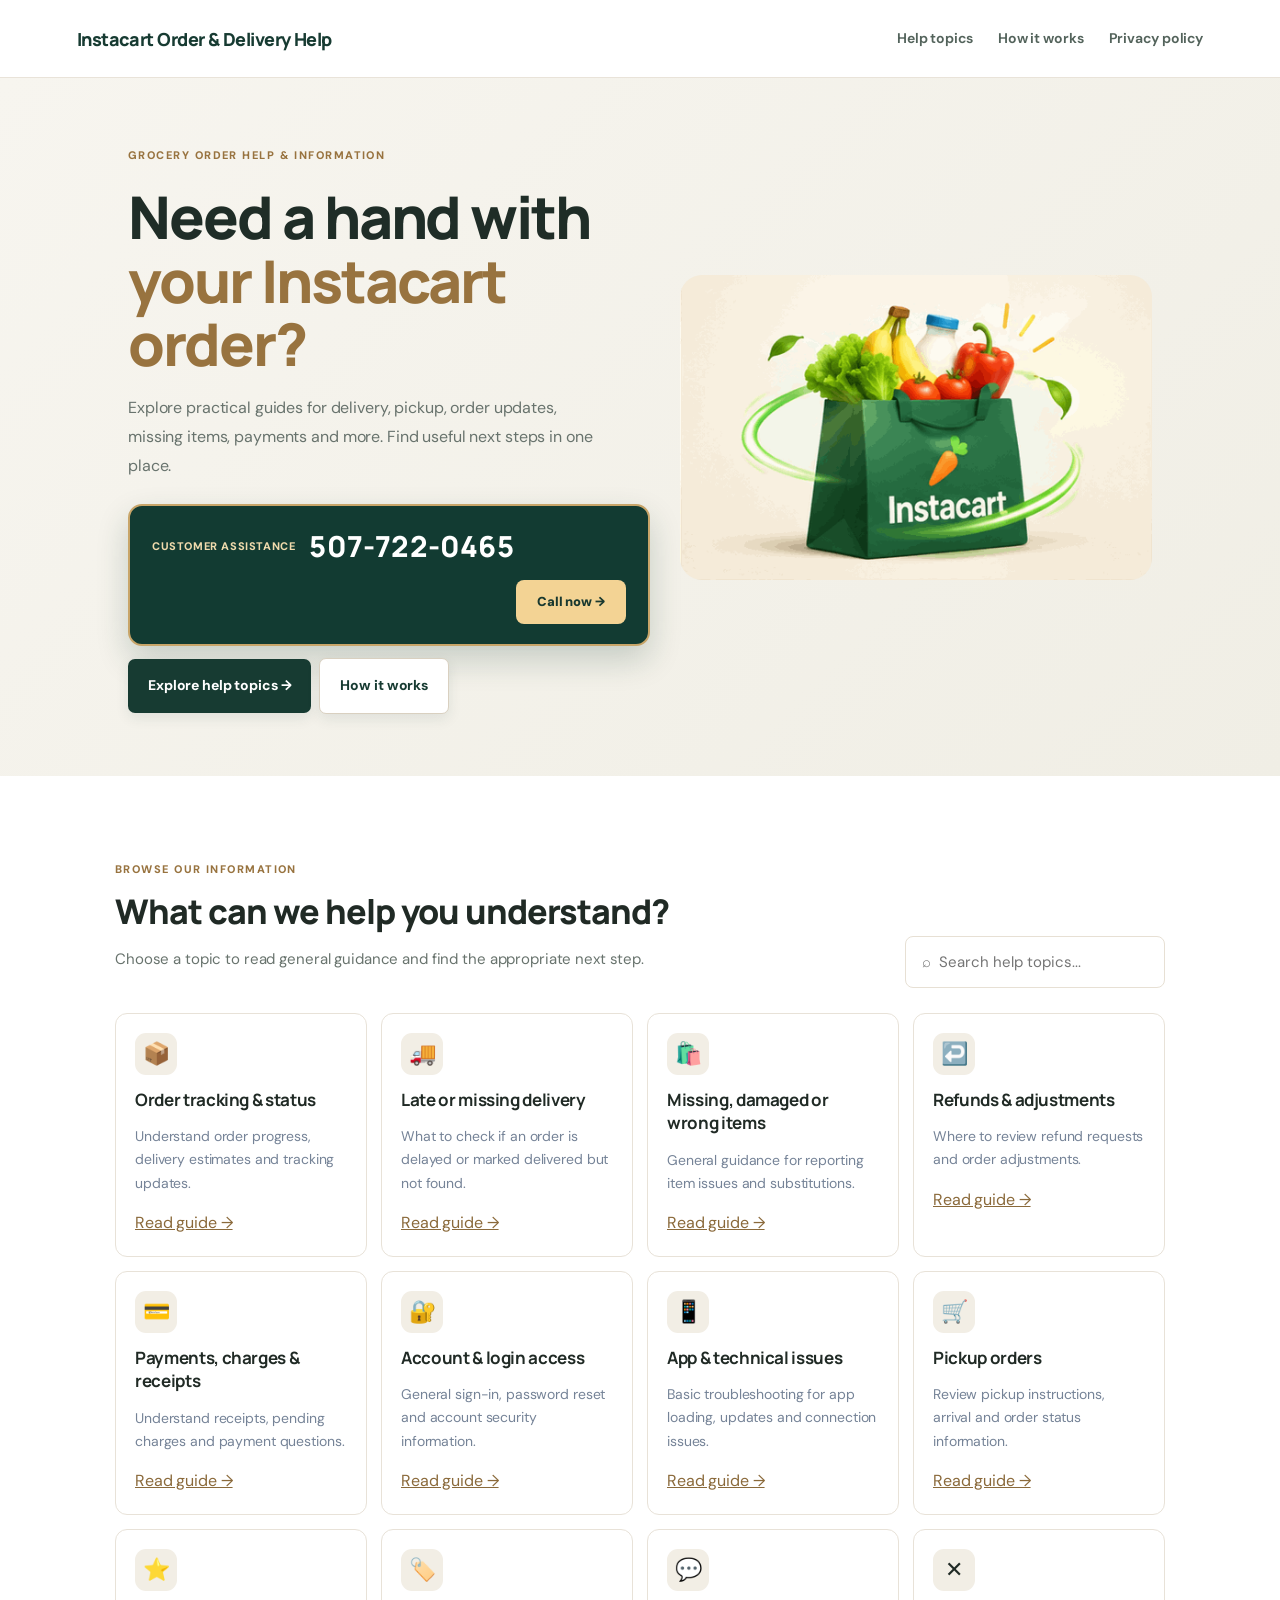
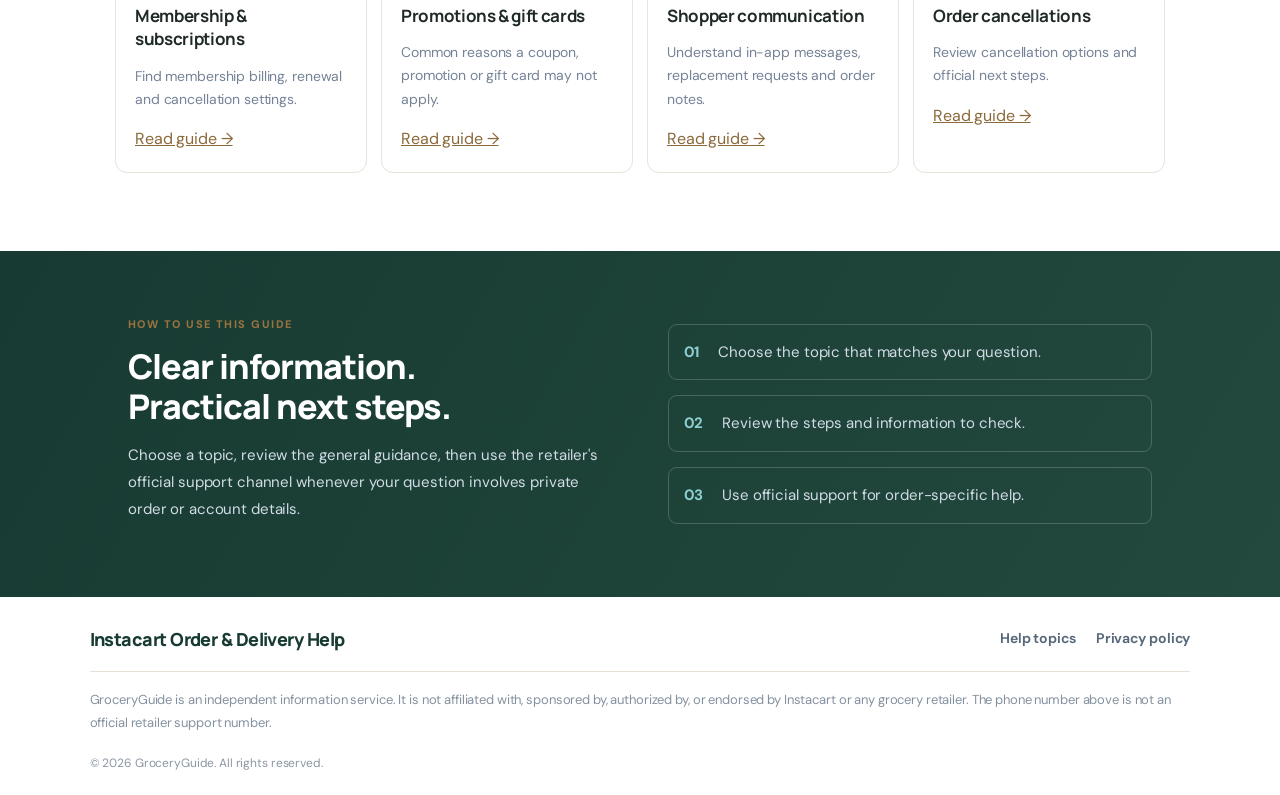
==== index.html @ 59c17d53 "///////" ====
<!doctype html><html lang="en"><head><meta charset="utf-8"><meta name="viewport" content="width=device-width,initial-scale=1"><title>Instacart Order &amp; Delivery Help | Grocery Guides</title><meta name="description" content="Independent grocery order and delivery information guides."><link rel="stylesheet" href="styles.css"></head><body>
<header><a class="logo" href="#">Instacart Order &amp; Delivery Help</a><nav id="nav"><a href="#guides">Help topics</a><a href="#how">How it works</a><a href="privacy.html">Privacy policy</a></nav><button id="menu">☰</button></header>
<main><section class="hero"><div><small class="eyebrow">GROCERY ORDER HELP & INFORMATION</small><h1>Need a hand with<br><em>your Instacart order?</em></h1><p>Explore practical guides for delivery, pickup, order updates, missing items, payments and more. Find useful next steps in one place.</p><div class="hero-assistance"><span>Customer assistance</span><strong>507-722-0465</strong><a href="tel:5077220465">Call now →</a></div><a class="btn" href="#guides">Explore help topics →</a><a class="btn alt" href="#how">How it works</a></div><div class="heroart hero-animation"><img src="assets/grocery-bag-animation.gif" alt="Animated grocery bag being filled with fresh groceries" loading="eager"></div></section>
<section class="section" id="guides"><div class="head"><div><small class="eyebrow">BROWSE OUR INFORMATION</small><h2>What can we help you understand?</h2><p>Choose a topic to read general guidance and find the appropriate next step.</p></div><input id="search" placeholder="⌕  Search help topics..."></div><div class="cards" id="cards"></div><article class="guide" id="guide" hidden><button id="close">×</button><small class="eyebrow">HELP GUIDE</small><h3 id="gt"></h3><p id="gi"></p><ol id="steps"></ol><aside><b>Need help with a specific order or account?</b><p>This independent website cannot access retailer accounts, order records, shopper details, payments or refund systems. Sign in through the official Instacart app or website for account-specific support.</p><a href="https://www.instacart.com/help" target="_blank" rel="noopener">Visit Instacart's official Help Center ↗</a></aside></article></section>
<section class="how" id="how"><div><small>HOW TO USE THIS GUIDE</small><h2>Clear information.<br>Practical next steps.</h2><p>Choose a topic, review the general guidance, then use the retailer's official support channel whenever your question involves private order or account details.</p></div><div class="steps"><p><b>01</b> Choose the topic that matches your question.</p><p><b>02</b> Review the steps and information to check.</p><p><b>03</b> Use official support for order-specific help.</p></div></section>

</main>
<footer><div class="foothead"><a class="logo" href="#">Instacart Order &amp; Delivery Help</a><div><a href="#guides">Help topics</a><a href="privacy.html">Privacy policy</a></div></div><p>GroceryGuide is an independent information service. It is not affiliated with, sponsored by, authorized by, or endorsed by Instacart or any grocery retailer. The phone number above is not an official retailer support number.</p><small>© 2026 GroceryGuide. All rights reserved.</small></footer><script src="script.js"></script></body></html>
---- styles.css ----
@import url('https://fonts.googleapis.com/css2?family=DM+Sans:wght@400;500;600;700;800&family=Manrope:wght@500;600;700;800&display=swap');
:root{--navy:#142b45;--navy2:#203f5e;--teal:#147d83;--teal-light:#e7f3f3;--paper:#f4f7fa;--ink:#182838;--muted:#657487;--line:#e0e7ed}
*{box-sizing:border-box}html{scroll-behavior:smooth}body{margin:0;color:var(--ink);font-family:'DM Sans',sans-serif;background:#fff}
.notice{text-align:center;background:#10263e;color:#e2edf5;font-size:9px;letter-spacing:1.3px;padding:9px 12px;font-weight:700}
header{height:78px;padding:0 6%;display:flex;align-items:center;justify-content:space-between;gap:20px;border-bottom:1px solid var(--line);background:#fff}
.logo{font:800 16px Manrope;text-decoration:none;color:var(--navy);letter-spacing:-.4px;max-width:280px}
nav{display:flex;gap:25px}nav a,footer a{font-size:12px;color:#566779;text-decoration:none;font-weight:600}
.number{display:flex;flex-direction:column;border-left:1px solid var(--line);padding-left:18px;text-decoration:none}.number small{font-size:9px;color:#728195}.number b{font-size:17px;color:var(--teal)}
#menu{display:none}
.hero{background:var(--paper);padding:62px 10%;display:grid;grid-template-columns:1.05fr .95fr;gap:30px;align-items:center;min-height:435px}
.eyebrow,.how small,.final small{font-size:9px;letter-spacing:1.5px;font-weight:800;color:var(--teal)}
h1{font:800 clamp(40px,4.5vw,58px)/1.08 Manrope;letter-spacing:-2px;margin:18px 0}h1 em{color:var(--teal);font-style:normal}
.hero p{font-size:14px;line-height:1.8;color:var(--muted);max-width:480px}
.btn{display:inline-block;background:var(--navy);color:#fff;padding:14px 18px;border-radius:7px;font-size:12px;font-weight:700;text-decoration:none;margin:12px 8px 0 0;transition:.2s}.btn:hover{background:var(--teal)}.btn.alt{background:#fff;color:var(--navy);border:1px solid #cbd6df}
.disclaimer{font-size:10px!important;color:#7e8b99!important;margin-top:19px}
.heroart{height:290px;position:relative;display:grid;place-items:center}.circle{position:absolute;width:270px;height:250px;border-radius:48%;background:#dce9ed;transform:rotate(-12deg)}
.bag{z-index:1;width:175px;height:168px;background:var(--navy2);clip-path:polygon(8% 15%,92% 15%,100% 100%,0 100%);display:grid;place-items:center;color:#fff;font:800 60px Manrope}
.fruit{position:absolute;z-index:2;font-size:48px}.f1{left:12%;top:20%}.f2{right:10%;top:24%}.f3{left:20%;bottom:6%}
.artcaption{position:absolute;right:0;bottom:0;background:white;padding:12px 16px;border-radius:10px;box-shadow:0 8px 25px #172f4614;display:flex;flex-direction:column;font-size:11px}.artcaption small{font-size:9px;color:#788798;margin-top:4px}
.callbar{max-width:1050px;margin:24px auto 0;padding:22px 25px;border:1px solid #dce6ed;border-radius:14px;display:flex;align-items:center;justify-content:space-between;gap:20px;background:linear-gradient(110deg,#142b45,#203f5e);box-shadow:0 12px 28px #142b451c;color:white}
.call-left{display:flex;align-items:center;gap:16px}.phone{background:#e4f1f2;color:var(--teal);width:48px;height:48px;border-radius:12px;display:grid;place-items:center;font-size:23px;flex:0 0 auto}
.call-copy small{display:block;font-size:9px;letter-spacing:1.2px;color:#c6d6e3;font-weight:700}.call-copy b{display:block;color:white;font:800 23px Manrope;letter-spacing:.2px;margin-top:3px}.call-copy p{font-size:11px;color:#d5e0e9;margin:4px 0 0}
.call-action{display:inline-flex;align-items:center;gap:9px;background:#fff;color:var(--navy);padding:14px 18px;border-radius:8px;font-size:12px;font-weight:800;text-decoration:none;white-space:nowrap;transition:.2s}.call-action:hover{background:#e8f3f3;color:var(--teal)}.call-action span{font-size:16px;color:var(--teal)}
.section{max-width:1100px;margin:auto;padding:78px 25px}.head{display:flex;justify-content:space-between;align-items:end;gap:25px;margin-bottom:25px}
.section h2,.how h2,.privacy h2,.final h2{font:800 29px Manrope;letter-spacing:-1px;margin:10px 0}
.head p{font-size:12px;color:var(--muted)}input{width:260px;padding:13px;border:1px solid var(--line);border-radius:8px;font:12px 'DM Sans'}
.cards{display:grid;grid-template-columns:repeat(4,1fr);gap:14px}.topic{border:1px solid var(--line);border-radius:12px;padding:17px;min-height:175px;background:white;transition:.2s}.topic:hover{box-shadow:0 10px 25px #142b4510;transform:translateY(-2px);border-color:#bfd5dc}
.topic .ico{height:42px;width:42px;display:grid;place-items:center;background:var(--teal-light);border-radius:11px;font-size:22px}
.topic h3{font:700 14px Manrope;margin:13px 0 7px}.topic p{font-size:10px;color:#758397;line-height:1.6;min-height:32px}.topic button{border:0;background:none;padding:0;color:var(--teal);font:700 11px 'DM Sans';cursor:pointer}
.guide{position:relative;background:#f2f7f9;border:1px solid #dce7ec;border-radius:14px;padding:28px;margin-top:22px}.guide h3{font:800 22px Manrope}.guide p,.guide li{font-size:12px;line-height:1.8;color:#5f6e7e}.guide li{margin:7px 0}.guide aside{background:white;padding:15px;border-radius:9px;font-size:11px}.guide aside p{font-size:11px}.guide aside a{color:var(--teal);font-weight:700}.guide #close{float:right;border:0;background:none;font-size:24px;cursor:pointer}
.how{background:var(--navy);color:white;padding:58px 10%;display:grid;grid-template-columns:1fr 1fr;gap:55px}.how h2{font-size:33px}.how p{font-size:12px;line-height:1.8;color:#d1dce6}.steps p{padding:15px;border:1px solid #ffffff2b;border-radius:9px}.steps b{color:#8ed0d1;margin-right:15px}
.faq{max-width:850px}.faq details{border-bottom:1px solid var(--line);padding:17px 0}.faq summary{font-size:12px;font-weight:700;cursor:pointer}.faq details p{font-size:11px;color:#6d7b8c;line-height:1.8}
.privacy{background:#f4f7fa;padding:42px 10%}.privacy p{font-size:11px;color:#667587;line-height:1.8;max-width:950px}
.final{padding:34px 10%;background:#eaf1f5;display:flex;align-items:center;justify-content:space-between;gap:25px}.final h2{font-size:22px}.final p{font-size:11px;color:#6c7988}.final>a{background:var(--navy);color:#fff;padding:12px 17px;border-radius:7px;font-size:11px;font-weight:700;text-decoration:none;white-space:nowrap}
footer{padding:30px 7% 20px;background:#fff}footer .foothead{display:flex;justify-content:space-between;align-items:center;gap:20px}.foothead div{display:flex;gap:20px;flex-wrap:wrap}footer p{font-size:10px;color:#8491a0;line-height:1.7;border-top:1px solid var(--line);padding-top:16px;margin-top:20px}footer>small{font-size:10px;color:#8a96a3}
@media(max-width:800px){.hero{padding:45px 7%}.cards{grid-template-columns:repeat(2,1fr)}.section{margin:0 3%}.head{align-items:start;flex-direction:column}input{width:100%}}
@media(max-width:600px){header{height:68px;padding:0 4%}nav{display:none;position:absolute;top:104px;left:0;right:0;background:white;padding:20px;z-index:5;flex-direction:column}nav.open{display:flex}.number{margin-left:auto;padding-left:9px}.number small{font-size:7px}.number b{font-size:14px}#menu{display:block;border:0;background:none;font-size:22px}.logo{font-size:13px;max-width:170px}.hero{grid-template-columns:1fr;padding:38px 7% 12px}.heroart{height:225px}.callbar{margin:18px 4% 0;align-items:flex-start;flex-direction:column;padding:18px}.call-action{width:100%;justify-content:center}.section{padding:55px 5%}.cards{grid-template-columns:1fr 1fr;gap:9px}.topic{padding:12px;min-height:175px}.topic h3{font-size:12px}.topic p{font-size:9px}.how{grid-template-columns:1fr;padding:40px 7%;gap:20px}.final{display:block;padding:28px 7%}.final>a{display:inline-block;margin-top:10px}footer .foothead{align-items:flex-start;flex-direction:column}}

.hero-assistance{margin-top:22px;display:flex;align-items:center;gap:16px;flex-wrap:wrap;padding:20px 22px;background:linear-gradient(115deg,#123b32 0%,#1d5144 100%);border:1px solid #2d6758;border-radius:14px;max-width:540px;box-shadow:0 12px 30px #123b322b}
.hero-assistance span{font-size:10px;font-weight:800;letter-spacing:1px;text-transform:uppercase;color:#d9e9df}
.hero-assistance strong{font:800 29px Manrope;color:#fff;letter-spacing:.4px;text-shadow:0 1px 1px #0002}
.hero-assistance a{font-size:11px;font-weight:800;color:#173b31;background:#e7c98e;padding:12px 15px;border-radius:8px;text-decoration:none;margin-left:auto;white-space:nowrap}
.hero-assistance a:hover{background:#f0d9aa}
@media(max-width:600px){.hero-assistance{gap:9px}.hero-assistance strong{font-size:21px}.hero-assistance a{margin-left:0}}

/* Luxury palette refresh */
:root{--ink:#202a25;--deep:#173b32;--accent:#b18a50;--accent2:#8a693a;--wash:#f6f3ec;--muted:#68736d;--line:#e7e0d4}
body{background:#fff;color:var(--ink)}
header{background:#fff;border-bottom:1px solid #e9e3d9}
.logo{color:#173b32}
nav a{color:#53635b}
.number{border-left-color:#e8e0d3}
.number small{color:#78837b}
.number b{color:#98733f}
.hero{background:linear-gradient(135deg,#f7f5ef 0%,#f0eee5 100%)}
.eyebrow,.how small,.final small,.guide-top{color:#98733f}
h1{color:#1f2d27}
h1 em{color:#98733f}
.hero p{color:#68736d}
.btn{background:#173b32;box-shadow:0 5px 14px #173b3217}
.btn:hover{background:#245345}
.btn.alt{background:#fff;color:#173b32;border-color:#d9d0c0}
.hero-assistance{border-color:#e5ddcf;background:#fff;box-shadow:0 10px 28px #40341d0b}
.hero-assistance span{color:#68736d}
.hero-assistance strong{color:#8a693a}
.hero-assistance a{background:#173b32}
.hero-assistance a:hover{background:#8a693a}
.circle{background:#e8e0d0}
.bag{background:#173b32}
.artcaption{box-shadow:0 12px 30px #26352b12}
.topic{border-color:#e8e2d8}
.topic:hover{border-color:#c5ad83;box-shadow:0 12px 28px #3c352614}
.topic .ico{background:#f2eee5}
.read-guide,.official-link{color:#8a693a}
.how{background:linear-gradient(120deg,#173b32,#23483d)}
.steps p{border-color:#ffffff30}
.privacy{background:#f6f3ec}
.final{background:#eee8dc}
.final>a{background:#173b32}
.callbar,.contact-card{background:linear-gradient(130deg,#173b32,#24483d)}
.phone{background:#f0e8d9;color:#8a693a}
.call-copy b{color:#fff}
.call-action{color:#173b32}
.call-action span{color:#98733f}
footer{background:#fff}
footer p{border-top-color:#e7e0d4}
@media(max-width:600px){nav{background:#fff}}

/* Refined typography and clear contact panel */
@import url('https://fonts.googleapis.com/css2?family=DM+Sans:wght@400;500;600;700&family=Manrope:wght@500;600;700;800&display=swap');
body{font-family:'DM Sans',Arial,sans-serif;-webkit-font-smoothing:antialiased}
h1,h2,h3,.logo{font-family:'Manrope','DM Sans',Arial,sans-serif}
.hero-assistance{display:flex;align-items:center;gap:14px;flex-wrap:wrap;max-width:520px;padding:16px 18px;border-radius:12px;border:1px solid #e4dac8;background:#fff;box-shadow:0 12px 28px #1b30230d}
.hero-assistance .assist-label{width:100%;font-size:9px;letter-spacing:1.5px;font-weight:800;color:#8a693a}
.hero-assistance strong{font:800 25px Manrope;color:#173b32;letter-spacing:.2px}
.hero-assistance a{margin-left:auto;padding:12px 16px;font-size:12px;border-radius:8px}
.guide-page{max-width:1120px;padding:54px 28px 80px}
.guide-top{font-size:10px;letter-spacing:1.5px;font-weight:800}
.guide-page h1{font-size:clamp(34px,4vw,48px);line-height:1.12;letter-spacing:-1.5px;margin:14px 0}
.guide-intro{font-size:15px;line-height:1.8;color:#65736b;max-width:760px}
.guide-layout{grid-template-columns:minmax(0,1fr) 340px;gap:24px;align-items:start;margin-top:32px}
.guide-content{padding:30px;border:1px solid #e8e1d5;border-radius:16px;box-shadow:0 12px 32px #1b30230a}
.guide-content h2{font-size:21px;margin:0 0 20px}
.guide-steps{display:grid;gap:12px;counter-reset:step}
.guide-step{position:relative;padding:16px 18px 16px 58px;background:#faf8f3;border:1px solid #eee7db;border-radius:12px;font-size:14px;line-height:1.65;color:#3e4b44;counter-increment:step}
.guide-step:before{content:counter(step);position:absolute;left:17px;top:15px;width:27px;height:27px;border-radius:50%;display:grid;place-items:center;background:#e9e0d0;color:#765b34;font-weight:800;font-size:12px}
.guide-note{margin-top:22px;padding:16px 18px;border-radius:12px;background:#f4f1e9;border:1px solid #e8e0d2;font-size:12px;line-height:1.75;color:#647068}
.contact-card{position:sticky;top:22px;padding:26px;border:1px solid #274f43;background:linear-gradient(145deg,#173b32,#285345);border-radius:16px;box-shadow:0 16px 35px #173b3224}
.contact-card .guide-top{color:#d8c39e!important}
.contact-card h2{font-size:23px;line-height:1.25;color:#fff;margin:12px 0}
.contact-card p{font-size:13px;line-height:1.8;color:#e3eae5}
.contact-card .phone-display{font:800 27px Manrope;color:#fff;letter-spacing:.3px;margin:18px 0 6px}
.contact-card .tel{display:block;text-align:center;background:#fff;color:#173b32;padding:14px 16px;border-radius:9px;text-decoration:none;font-weight:800;font-size:13px;margin-top:15px}
.contact-card .tel:hover{background:#f1e9db}
.related{margin-top:26px}
.related h3{font:700 16px Manrope;margin:0 0 12px}
.related-links{display:flex;flex-wrap:wrap;gap:8px}
.related-links a{font-size:11px;font-weight:700;text-decoration:none;color:#315648;background:#f2efe7;border:1px solid #e5ddcf;padding:9px 12px;border-radius:30px}
.related-links a:hover{background:#e9e0d0}
.guide-page .official-link{display:none}
footer{font-family:'DM Sans',Arial,sans-serif}
@media(max-width:760px){.guide-layout{grid-template-columns:1fr}.contact-card{position:static}.hero-assistance{align-items:flex-start}.hero-assistance strong{font-size:22px}}

/* Final high-contrast phone panel: overrides earlier theme declarations */
.hero .hero-assistance {display:flex;align-items:center;gap:14px;flex-wrap:wrap;box-sizing:border-box;width:100%;max-width:570px;margin-top:24px;padding:20px 22px;background:#123b32!important;border:2px solid #c8a569!important;border-radius:14px;box-shadow:0 14px 32px rgba(18,59,50,.20)}
.hero .hero-assistance span {color:#f0dbad!important;font-size:11px;font-weight:800;letter-spacing:.6px}
.hero .hero-assistance strong {color:#ffffff!important;font-family:Manrope,Arial,sans-serif;font-size:clamp(22px,2.3vw,29px);font-weight:800;letter-spacing:.2px;text-shadow:none}
.hero .hero-assistance a {display:inline-flex!important;align-items:center;justify-content:center;min-width:110px;min-height:44px;box-sizing:border-box;margin-left:auto;padding:12px 17px;background:#f3d394!important;color:#18382f!important;font-size:13px!important;font-weight:900!important;line-height:1.3;text-decoration:none;border-radius:8px;opacity:1!important;visibility:visible!important}
.hero .hero-assistance a:hover {background:#ffe4ac!important;color:#18382f!important}
@media(max-width:600px){.hero .hero-assistance{padding:17px 16px}.hero .hero-assistance strong{font-size:23px}.hero .hero-assistance a{margin-left:0}}

/* Animated grocery illustration */
.heroart.hero-animation{height:auto;min-height:290px;display:flex;align-items:center;justify-content:center;overflow:hidden;border-radius:22px;background:transparent}
.heroart.hero-animation img{display:block;width:min(100%,560px);height:auto;max-height:360px;object-fit:contain;border-radius:18px}
@media(max-width:800px){.heroart.hero-animation{min-height:210px}.heroart.hero-animation img{max-height:260px}}

/* Modern, polished typography refresh */
:root{--font-body:'Inter','DM Sans',-apple-system,BlinkMacSystemFont,'Segoe UI',sans-serif;--font-display:'Manrope','Inter',-apple-system,BlinkMacSystemFont,'Segoe UI',sans-serif}
html{font-size:16px;-webkit-text-size-adjust:100%;text-rendering:optimizeLegibility}
body{font-family:var(--font-body);font-size:16px;line-height:1.7;letter-spacing:-.12px;-webkit-font-smoothing:antialiased}
h1,h2,h3,.logo,.call-copy b,.phone-display{font-family:var(--font-display);font-feature-settings:'ss01' on;letter-spacing:-.55px}
.logo{font-size:18px;font-weight:800}
nav a,footer a{font-size:14px;font-weight:650;letter-spacing:-.1px}
.number small{font-size:11px}.number b{font-size:19px}
.eyebrow,.how small,.final small,.guide-top{font-size:11px;letter-spacing:1.45px}
h1{font-size:clamp(42px,4.6vw,60px);line-height:1.08;letter-spacing:-2px}
.hero p{font-size:16px;line-height:1.8}
.btn{font-size:14px;font-weight:750;padding:15px 20px}
.disclaimer{font-size:12px!important;line-height:1.6}
.artcaption{font-size:13px}.artcaption small{font-size:11px}
.hero-assistance .assist-label,.hero-assistance span{font-size:11px;letter-spacing:1px}
.hero-assistance strong{font-size:clamp(25px,2.5vw,31px)}
.hero-assistance a{font-size:13px}
.call-copy small{font-size:11px}.call-copy b{font-size:26px}.call-copy p{font-size:14px;line-height:1.6}
.call-action{font-size:14px;padding:15px 20px}
.section h2,.how h2,.privacy h2,.final h2{font-size:clamp(27px,3vw,34px);line-height:1.2;letter-spacing:-1px}
.head p{font-size:15px;line-height:1.7}
input{font:15px var(--font-body);padding:15px 16px;min-height:50px}
.topic{padding:19px;min-height:190px}
.topic h3{font-size:17px;line-height:1.4;letter-spacing:-.35px}
.topic p{font-size:14px;line-height:1.65;min-height:46px}
.topic button{font:700 14px var(--font-body)}
.guide{padding:32px}
.guide h3{font-size:26px;line-height:1.25}
.guide p,.guide li{font-size:15px;line-height:1.8}
.guide aside{font-size:14px;line-height:1.7}
.guide aside p{font-size:14px}
.how p{font-size:15px;line-height:1.8}
.steps p{font-size:15px;line-height:1.65}
.faq summary{font-size:15px}.faq details p{font-size:14px;line-height:1.8}
.privacy p{font-size:14px;line-height:1.85}
.final p{font-size:14px;line-height:1.7}.final>a{font-size:13px;padding:14px 19px}
footer p{font-size:13px;line-height:1.8}footer>small{font-size:12px}
.guide-page h1{font-size:clamp(36px,4.2vw,50px)}
.guide-intro{font-size:17px;line-height:1.8}
.guide-content h2{font-size:23px}
.guide-step{font-size:16px;line-height:1.7}
.guide-note{font-size:14px;line-height:1.8}
.contact-card h2{font-size:25px}.contact-card p{font-size:15px;line-height:1.8}
.contact-card .phone-display{font-size:30px}.contact-card .tel{font-size:14px;padding:16px}
.related h3{font-size:18px}.related-links a{font-size:13px;padding:10px 14px}
@media(max-width:800px){.topic h3{font-size:16px}.topic p{font-size:13px}}
@media(max-width:600px){
 body{font-size:16px}
 .logo{font-size:14px}
 .number small{font-size:9px}.number b{font-size:15px}
 .hero{padding:38px 7% 16px}
 h1{font-size:clamp(36px,9vw,46px);letter-spacing:-1.5px}
 .hero p{font-size:15px}
 .btn{font-size:13px}
 .hero-assistance strong{font-size:23px}
 .call-copy b{font-size:24px}.call-copy p{font-size:13px}
 .section h2,.how h2,.privacy h2,.final h2{font-size:26px}
 .head p{font-size:14px}
 .cards{gap:11px}.topic{padding:14px;min-height:190px}
 .topic h3{font-size:14px;line-height:1.4}
 .topic p{font-size:12px;line-height:1.65;min-height:48px}
 .topic button{font-size:13px}
 .guide{padding:22px}.guide h3{font-size:23px}
 .guide p,.guide li{font-size:14px}
 .guide-step{font-size:14px;padding-left:52px}
 .guide-note{font-size:13px}
 .contact-card h2{font-size:22px}.contact-card p{font-size:14px}
 .contact-card .phone-display{font-size:27px}
 .privacy p,.faq details p{font-size:13px}
 footer p{font-size:12px}
}
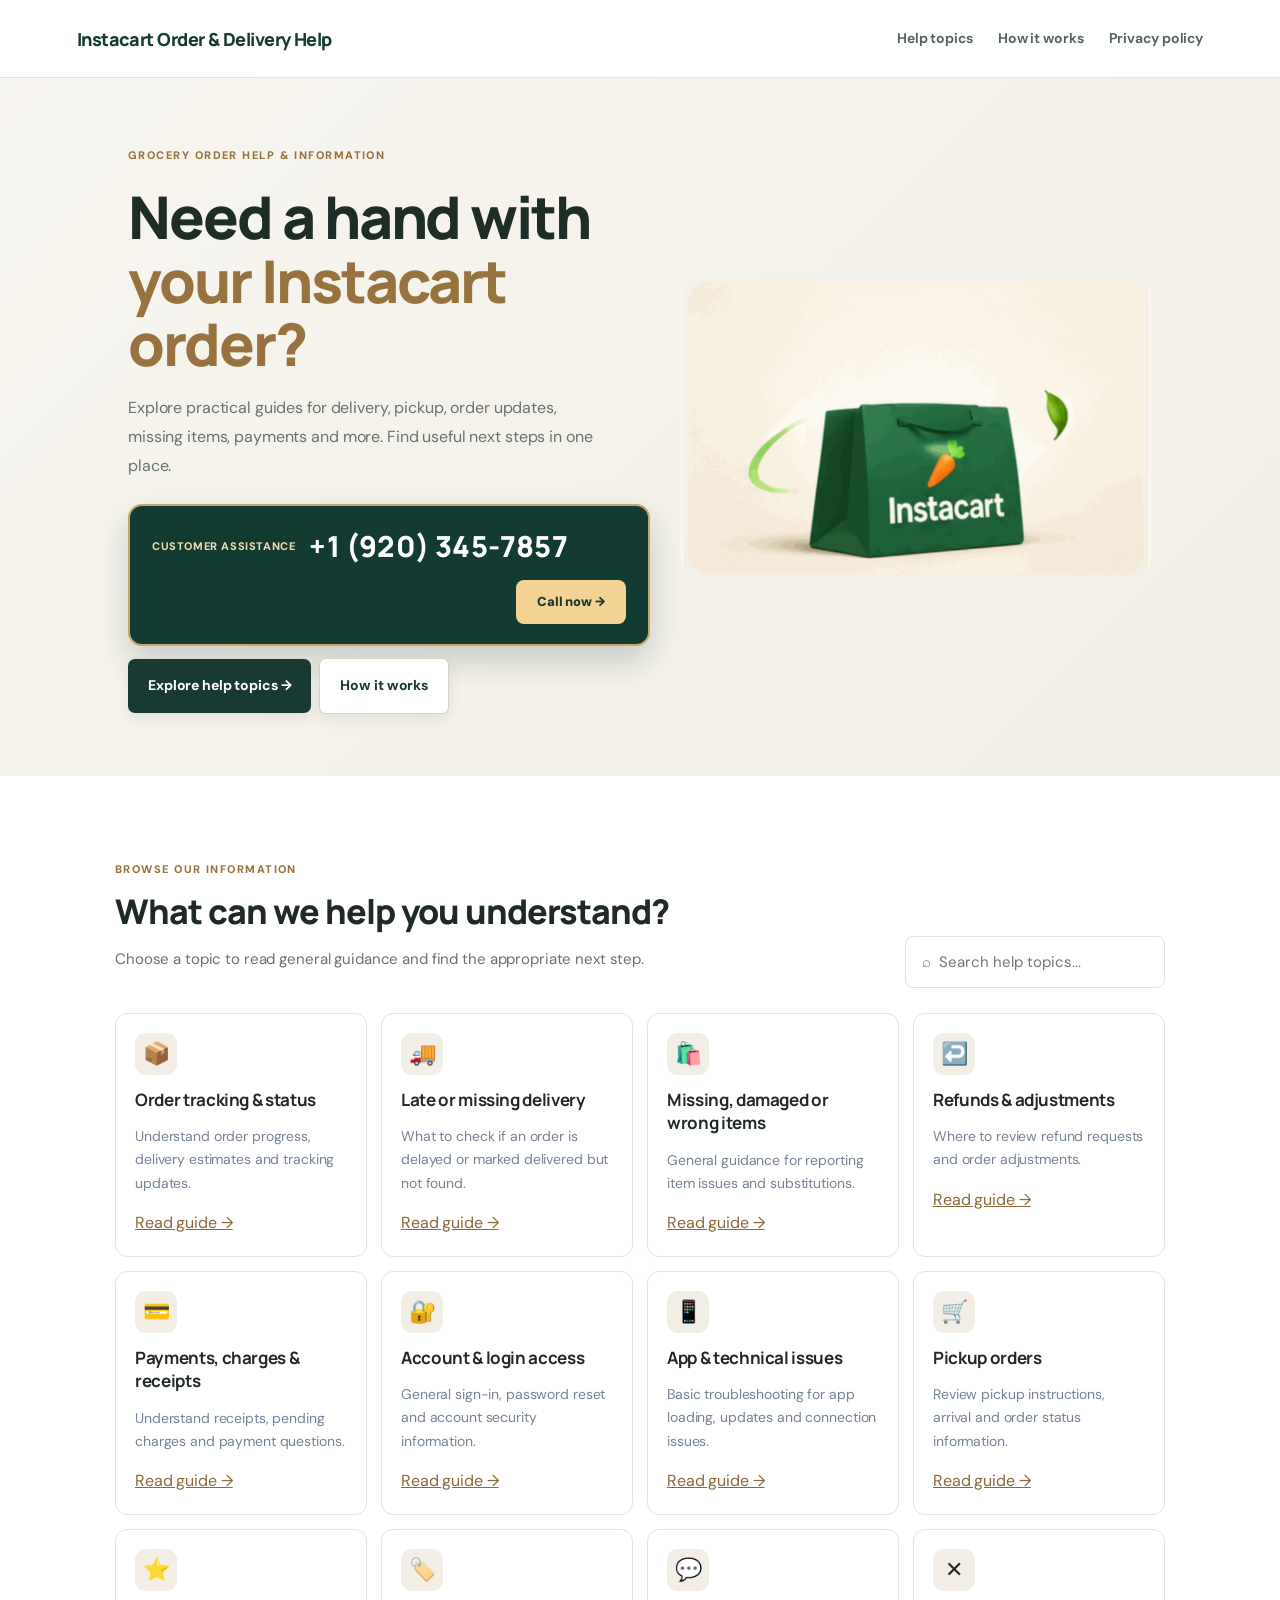
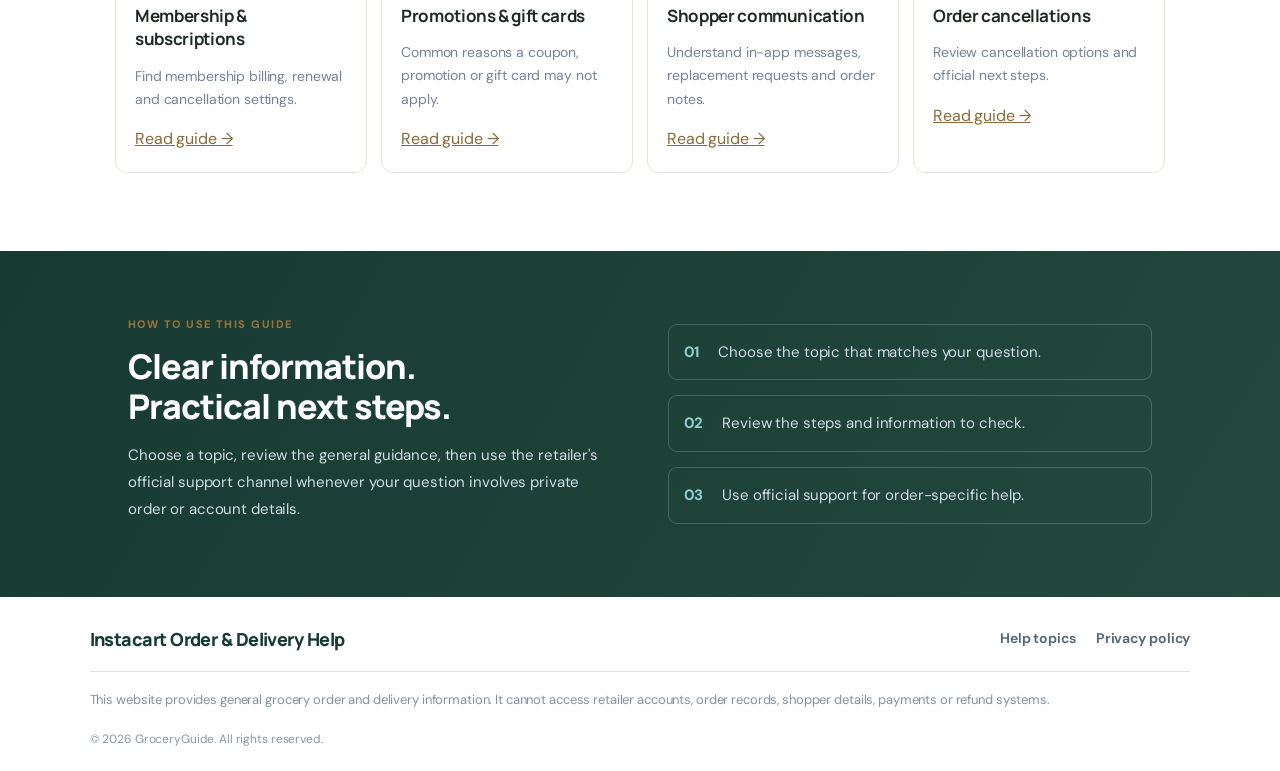
==== commit cde3366d: "../" ====
--- a/index.html
+++ b/index.html
@@ -1,8 +1,17 @@
-<!doctype html><html lang="en"><head><meta charset="utf-8"><meta name="viewport" content="width=device-width,initial-scale=1"><title>Instacart Order &amp; Delivery Help | Grocery Guides</title><meta name="description" content="Independent grocery order and delivery information guides."><link rel="stylesheet" href="styles.css"></head><body>
+<!doctype html><html lang="en"><head><meta charset="utf-8"><meta name="viewport" content="width=device-width,initial-scale=1"><title>Instacart Order &amp; Delivery Help | Grocery Guides</title><meta name="description" content="Grocery order and delivery information guides."><link rel="stylesheet" href="styles.css"></head><body>
 <header><a class="logo" href="#">Instacart Order &amp; Delivery Help</a><nav id="nav"><a href="#guides">Help topics</a><a href="#how">How it works</a><a href="privacy.html">Privacy policy</a></nav><button id="menu">☰</button></header>
-<main><section class="hero"><div><small class="eyebrow">GROCERY ORDER HELP & INFORMATION</small><h1>Need a hand with<br><em>your Instacart order?</em></h1><p>Explore practical guides for delivery, pickup, order updates, missing items, payments and more. Find useful next steps in one place.</p><div class="hero-assistance"><span>Customer assistance</span><strong>507-722-0465</strong><a href="tel:5077220465">Call now →</a></div><a class="btn" href="#guides">Explore help topics →</a><a class="btn alt" href="#how">How it works</a></div><div class="heroart hero-animation"><img src="assets/grocery-bag-animation.gif" alt="Animated grocery bag being filled with fresh groceries" loading="eager"></div></section>
-<section class="section" id="guides"><div class="head"><div><small class="eyebrow">BROWSE OUR INFORMATION</small><h2>What can we help you understand?</h2><p>Choose a topic to read general guidance and find the appropriate next step.</p></div><input id="search" placeholder="⌕  Search help topics..."></div><div class="cards" id="cards"></div><article class="guide" id="guide" hidden><button id="close">×</button><small class="eyebrow">HELP GUIDE</small><h3 id="gt"></h3><p id="gi"></p><ol id="steps"></ol><aside><b>Need help with a specific order or account?</b><p>This independent website cannot access retailer accounts, order records, shopper details, payments or refund systems. Sign in through the official Instacart app or website for account-specific support.</p><a href="https://www.instacart.com/help" target="_blank" rel="noopener">Visit Instacart's official Help Center ↗</a></aside></article></section>
+<main><section class="hero"><div><small class="eyebrow">GROCERY ORDER HELP & INFORMATION</small><h1>Need a hand with<br><em>your Instacart order?</em></h1><p>Explore practical guides for delivery, pickup, order updates, missing items, payments and more. Find useful next steps in one place.</p><div class="hero-assistance"><span>Customer assistance</span><strong>+1 (920) 345-7857</strong><a href="tel:+19203457857">Call now →</a></div><a class="btn" href="#guides">Explore help topics →</a><a class="btn alt" href="#how">How it works</a></div><div class="heroart hero-animation" aria-label="Groceries dropping into an Instacart bag">
+  <img src="assets/instacart-bag-reference.png" alt="Instacart grocery bag" loading="eager">
+  <span class="produce-item produce-tomato" aria-hidden="true">🍅</span>
+  <span class="produce-item produce-greens" aria-hidden="true">🥬</span>
+  <span class="produce-item produce-pepper" aria-hidden="true">🫑</span>
+  <span class="produce-item produce-meat" aria-hidden="true">🥩</span>
+  <span class="produce-item produce-milk" aria-hidden="true">🥛</span>
+  <span class="produce-item produce-apple" aria-hidden="true">🍎</span>
+  <span class="produce-item produce-carrot" aria-hidden="true">🥕</span>
+</div></section>
+<section class="section" id="guides"><div class="head"><div><small class="eyebrow">BROWSE OUR INFORMATION</small><h2>What can we help you understand?</h2><p>Choose a topic to read general guidance and find the appropriate next step.</p></div><input id="search" placeholder="⌕  Search help topics..."></div><div class="cards" id="cards"></div><article class="guide" id="guide" hidden><button id="close">×</button><small class="eyebrow">HELP GUIDE</small><h3 id="gt"></h3><p id="gi"></p><ol id="steps"></ol><aside><b>Need help with a specific order or account?</b><p>This website cannot access retailer accounts, order records, shopper details, payments or refund systems. Sign in through the official Instacart app or website for account-specific support.</p><a href="https://www.instacart.com/help" target="_blank" rel="noopener">Visit Instacart's official Help Center ↗</a></aside></article></section>
 <section class="how" id="how"><div><small>HOW TO USE THIS GUIDE</small><h2>Clear information.<br>Practical next steps.</h2><p>Choose a topic, review the general guidance, then use the retailer's official support channel whenever your question involves private order or account details.</p></div><div class="steps"><p><b>01</b> Choose the topic that matches your question.</p><p><b>02</b> Review the steps and information to check.</p><p><b>03</b> Use official support for order-specific help.</p></div></section>
 
 </main>
-<footer><div class="foothead"><a class="logo" href="#">Instacart Order &amp; Delivery Help</a><div><a href="#guides">Help topics</a><a href="privacy.html">Privacy policy</a></div></div><p>GroceryGuide is an independent information service. It is not affiliated with, sponsored by, authorized by, or endorsed by Instacart or any grocery retailer. The phone number above is not an official retailer support number.</p><small>© 2026 GroceryGuide. All rights reserved.</small></footer><script src="script.js"></script></body></html>+<footer><div class="foothead"><a class="logo" href="#">Instacart Order &amp; Delivery Help</a><div><a href="#guides">Help topics</a><a href="privacy.html">Privacy policy</a></div></div><p>This website provides general grocery order and delivery information. It cannot access retailer accounts, order records, shopper details, payments or refund systems.</p><small>© 2026 GroceryGuide. All rights reserved.</small></footer><script src="script.js"></script></body></html>
--- a/styles.css
+++ b/styles.css
@@ -205,3 +205,107 @@
  .privacy p,.faq details p{font-size:13px}
  footer p{font-size:12px}
 }
+
+
+
+
+/* Hero grocery animation: show the complete illustration without cropping */
+.heroart.hero-animation{
+  height:300px;
+  min-height:0;
+  width:100%;
+  position:relative;
+  display:flex;
+  align-items:center;
+  justify-content:center;
+  overflow:hidden;
+  border-radius:20px;
+  background:#fbf4e8;
+}
+.heroart.hero-animation img{
+  display:block;
+  width:100%;
+  height:100%;
+  max-width:560px;
+  max-height:300px;
+  object-fit:contain;
+  object-position:center;
+  border-radius:18px;
+  animation:none;
+}
+@media(max-width:800px){
+  .heroart.hero-animation{height:230px;min-height:0}
+  .heroart.hero-animation img{max-height:230px}
+}
+@media(max-width:600px){
+  .heroart.hero-animation{height:210px;min-height:0;margin-top:12px}
+  .heroart.hero-animation img{max-height:210px;width:100%}
+}
+
+
+/* Full-size contained grocery bag with produce visibly dropping into its opening */
+.heroart.hero-animation{
+  height:300px;
+  min-height:0;
+  width:100%;
+  position:relative;
+  display:flex;
+  align-items:center;
+  justify-content:center;
+  overflow:hidden;
+  border-radius:20px;
+  background:#fbf4e8;
+}
+.heroart.hero-animation>img{
+  display:block;
+  width:100%;
+  height:100%;
+  max-width:560px;
+  max-height:300px;
+  object-fit:contain;
+  object-position:center;
+  border-radius:18px;
+  animation:none!important;
+}
+.heroart .produce-item{
+  position:absolute;
+  z-index:2;
+  top:2%;
+  left:50%;
+  font-family:"Apple Color Emoji","Segoe UI Emoji",sans-serif;
+  font-size:clamp(23px,3vw,34px);
+  line-height:1;
+  opacity:0;
+  transform:translate3d(-50%,-18px,0) rotate(-12deg) scale(.72);
+  filter:drop-shadow(0 3px 2px rgba(40,50,30,.14));
+  pointer-events:none;
+  animation:produceDrop 3.8s ease-in infinite;
+  will-change:transform,opacity;
+}
+.heroart .produce-tomato{left:42%;animation-delay:0s}
+.heroart .produce-greens{left:49%;animation-delay:.48s}
+.heroart .produce-pepper{left:57%;animation-delay:.96s}
+.heroart .produce-meat{left:45%;animation-delay:1.44s}
+.heroart .produce-milk{left:55%;animation-delay:1.92s}
+.heroart .produce-apple{left:51%;animation-delay:2.40s}
+.heroart .produce-carrot{left:43%;animation-delay:2.88s}
+@keyframes produceDrop{
+  0%{opacity:0;transform:translate3d(-50%,-18px,0) rotate(-12deg) scale(.72)}
+  12%{opacity:1}
+  57%{opacity:1;transform:translate3d(-50%,112px,0) rotate(9deg) scale(1)}
+  72%{opacity:0;transform:translate3d(-50%,138px,0) rotate(14deg) scale(.72)}
+  100%{opacity:0;transform:translate3d(-50%,138px,0) rotate(14deg) scale(.72)}
+}
+@media(max-width:800px){
+  .heroart.hero-animation{height:230px;min-height:0}
+  .heroart.hero-animation>img{max-height:230px}
+  .heroart .produce-item{font-size:27px}
+}
+@media(max-width:600px){
+  .heroart.hero-animation{height:210px;min-height:0;margin-top:12px}
+  .heroart.hero-animation>img{max-height:210px;width:100%}
+  .heroart .produce-item{font-size:24px}
+}
+@media(prefers-reduced-motion:reduce){
+  .heroart .produce-item{animation:none;opacity:0}
+}
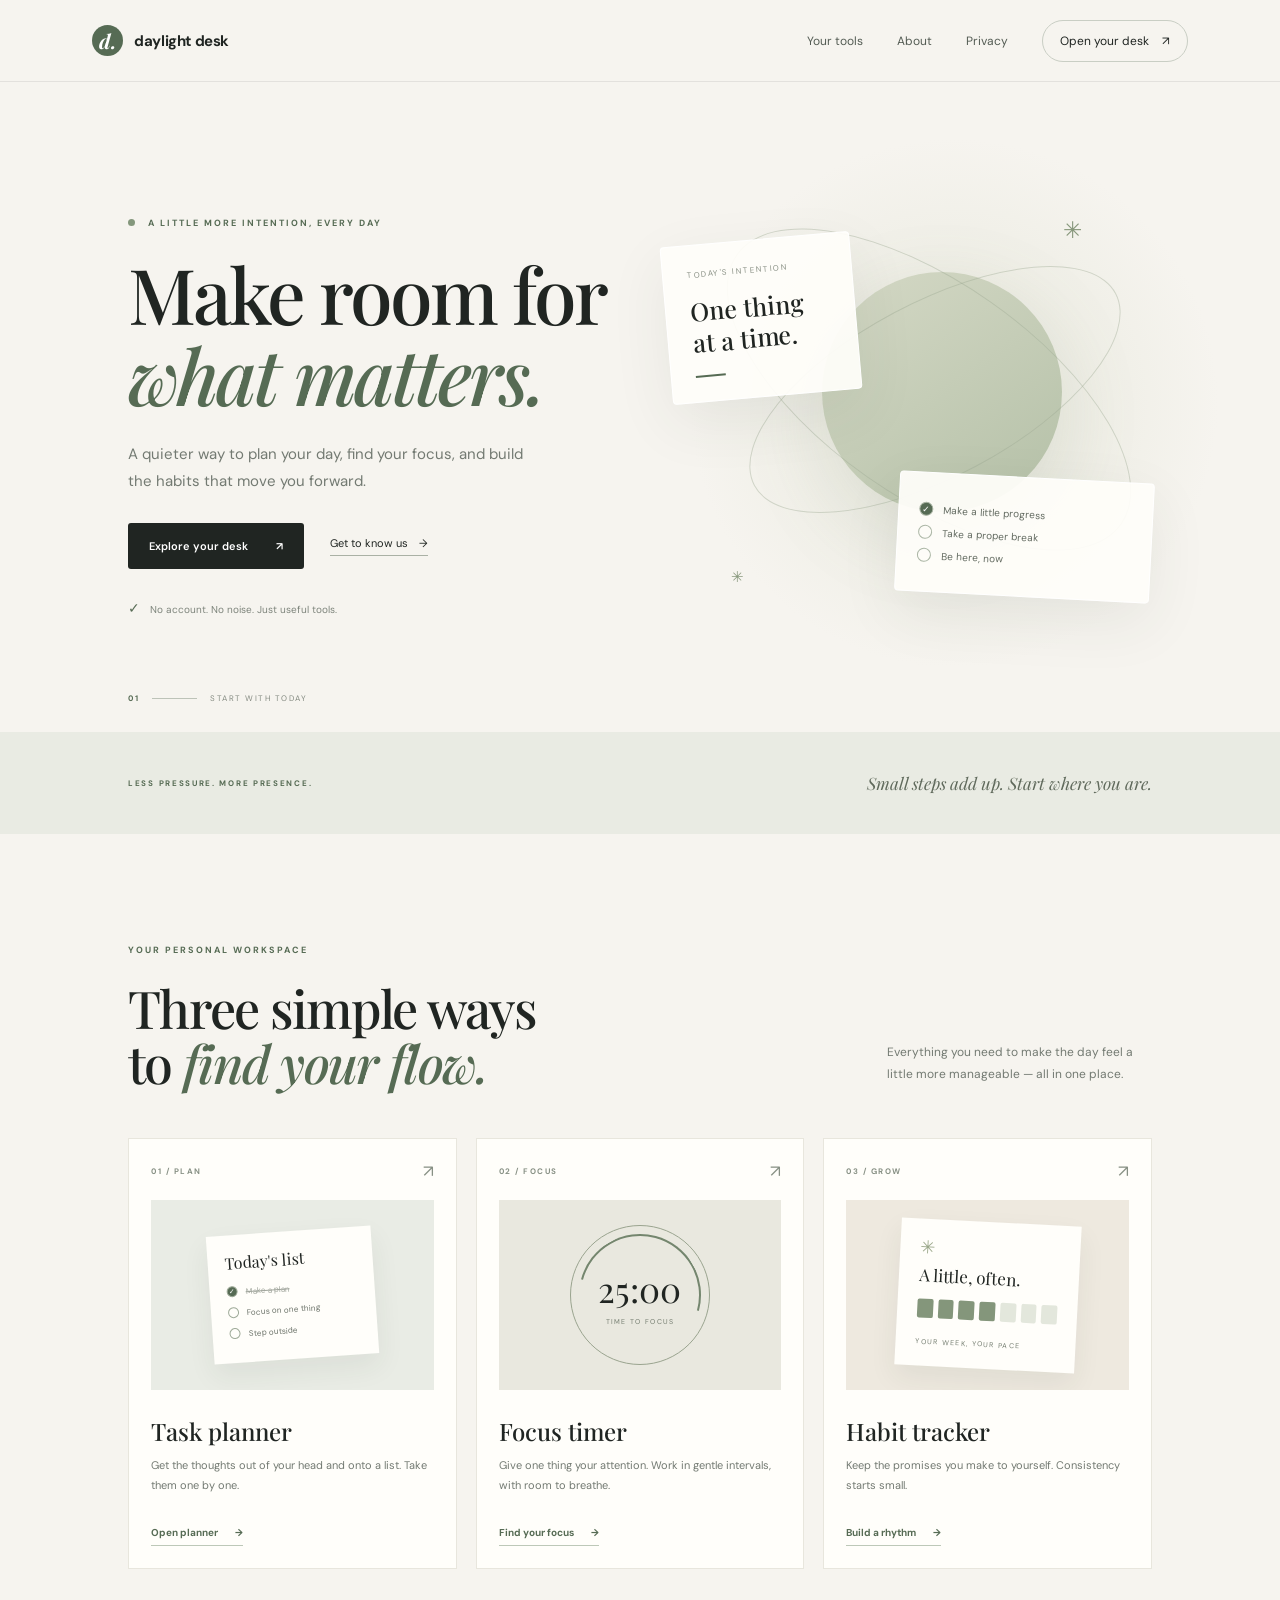
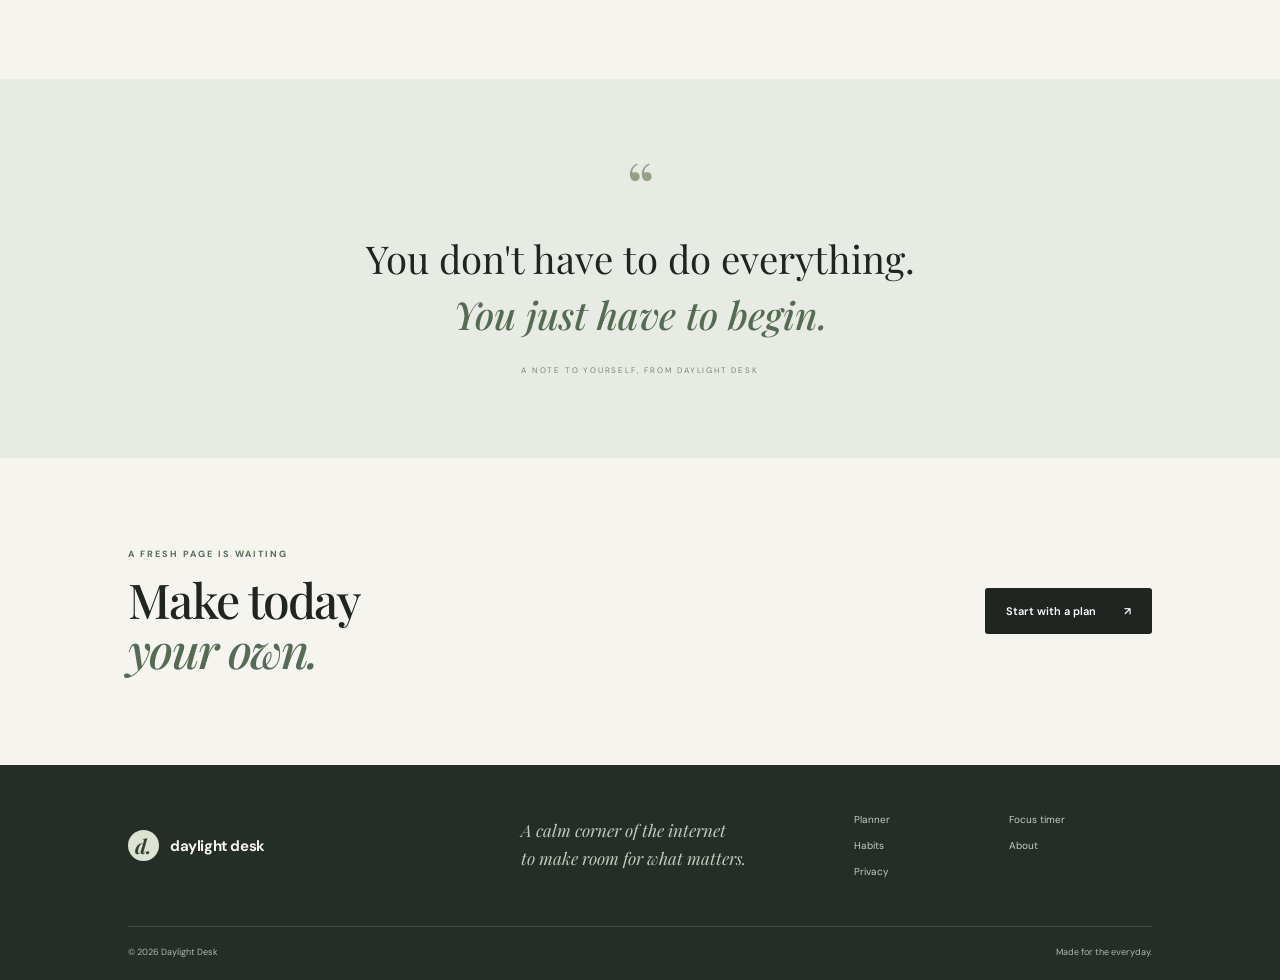
==== commit 38a32b04: "....." ====
--- a/index.html
+++ b/index.html
@@ -1,17 +1,69 @@
-<!doctype html><html lang="en"><head><meta charset="utf-8"><meta name="viewport" content="width=device-width,initial-scale=1"><title>Instacart Order &amp; Delivery Help | Grocery Guides</title><meta name="description" content="Grocery order and delivery information guides."><link rel="stylesheet" href="styles.css"></head><body>
-<header><a class="logo" href="#">Instacart Order &amp; Delivery Help</a><nav id="nav"><a href="#guides">Help topics</a><a href="#how">How it works</a><a href="privacy.html">Privacy policy</a></nav><button id="menu">☰</button></header>
-<main><section class="hero"><div><small class="eyebrow">GROCERY ORDER HELP & INFORMATION</small><h1>Need a hand with<br><em>your Instacart order?</em></h1><p>Explore practical guides for delivery, pickup, order updates, missing items, payments and more. Find useful next steps in one place.</p><div class="hero-assistance"><span>Customer assistance</span><strong>+1 (920) 345-7857</strong><a href="tel:+19203457857">Call now →</a></div><a class="btn" href="#guides">Explore help topics →</a><a class="btn alt" href="#how">How it works</a></div><div class="heroart hero-animation" aria-label="Groceries dropping into an Instacart bag">
-  <img src="assets/instacart-bag-reference.png" alt="Instacart grocery bag" loading="eager">
-  <span class="produce-item produce-tomato" aria-hidden="true">🍅</span>
-  <span class="produce-item produce-greens" aria-hidden="true">🥬</span>
-  <span class="produce-item produce-pepper" aria-hidden="true">🫑</span>
-  <span class="produce-item produce-meat" aria-hidden="true">🥩</span>
-  <span class="produce-item produce-milk" aria-hidden="true">🥛</span>
-  <span class="produce-item produce-apple" aria-hidden="true">🍎</span>
-  <span class="produce-item produce-carrot" aria-hidden="true">🥕</span>
-</div></section>
-<section class="section" id="guides"><div class="head"><div><small class="eyebrow">BROWSE OUR INFORMATION</small><h2>What can we help you understand?</h2><p>Choose a topic to read general guidance and find the appropriate next step.</p></div><input id="search" placeholder="⌕  Search help topics..."></div><div class="cards" id="cards"></div><article class="guide" id="guide" hidden><button id="close">×</button><small class="eyebrow">HELP GUIDE</small><h3 id="gt"></h3><p id="gi"></p><ol id="steps"></ol><aside><b>Need help with a specific order or account?</b><p>This website cannot access retailer accounts, order records, shopper details, payments or refund systems. Sign in through the official Instacart app or website for account-specific support.</p><a href="https://www.instacart.com/help" target="_blank" rel="noopener">Visit Instacart's official Help Center ↗</a></aside></article></section>
-<section class="how" id="how"><div><small>HOW TO USE THIS GUIDE</small><h2>Clear information.<br>Practical next steps.</h2><p>Choose a topic, review the general guidance, then use the retailer's official support channel whenever your question involves private order or account details.</p></div><div class="steps"><p><b>01</b> Choose the topic that matches your question.</p><p><b>02</b> Review the steps and information to check.</p><p><b>03</b> Use official support for order-specific help.</p></div></section>
+<!doctype html>
+<html lang="en">
+<head>
+  <meta charset="utf-8">
+  <meta name="viewport" content="width=device-width,initial-scale=1">
+  <meta name="description" content="A calm personal productivity toolkit for planning, focusing and building daily habits.">
+  <meta name="theme-color" content="#f6f4ef">
+  <title>Daylight Desk — Make room for what matters</title>
+  <link rel="stylesheet" href="styles.css">
+</head>
+<body>
+<header class="site-header">
+  <a class="brand" href="index.html"><span class="brand-mark">d.</span><span>daylight desk</span></a>
+  <button class="menu-toggle" aria-label="Toggle navigation" aria-expanded="false">☰</button>
+  <nav class="nav">
+    <a href="#tools">Your tools</a><a href="about.html">About</a><a href="privacy.html">Privacy</a>
+    <a class="nav-cta" href="#tools">Open your desk <span>↗</span></a>
+  </nav>
+</header>
+<main>
+  <section class="hero">
+    <div class="hero-glow"></div>
+    <div class="hero-copy">
+      <p class="eyebrow"><span class="eyebrow-dot"></span> A LITTLE MORE INTENTION, EVERY DAY</p>
+      <h1>Make room for<br><em>what matters.</em></h1>
+      <p class="hero-text">A quieter way to plan your day, find your focus, and build the habits that move you forward.</p>
+      <div class="hero-actions"><a class="button button-dark" href="#tools">Explore your desk <span>↗</span></a><a class="text-link" href="about.html">Get to know us <span>→</span></a></div>
+      <div class="hero-note"><span class="tiny-check">✓</span> No account. No noise. Just useful tools.</div>
+    </div>
+    <div class="hero-art" aria-label="Abstract illustration of a calm workspace">
+      <div class="sun"></div><div class="orbit orbit-one"></div><div class="orbit orbit-two"></div>
+      <div class="art-card card-top"><span class="mini-label">TODAY'S INTENTION</span><strong>One thing<br>at a time.</strong><span class="mini-line"></span></div>
+      <div class="art-card card-bottom"><div class="mini-row"><span class="mini-check">✓</span><span>Make a little progress</span></div><div class="mini-row"><span class="mini-empty"></span><span>Take a proper break</span></div><div class="mini-row"><span class="mini-empty"></span><span>Be here, now</span></div></div>
+      <span class="art-spark spark-one">✳</span><span class="art-spark spark-two">✳</span>
+    </div>
+    <div class="hero-index"><span>01</span><span class="index-line"></span><span>START WITH TODAY</span></div>
+  </section>
 
+  <section class="intro-strip">
+    <p>LESS PRESSURE. MORE PRESENCE.</p><p>Small steps add up. Start where you are.</p>
+  </section>
+
+  <section class="tools-section section-wrap" id="tools">
+    <div class="section-heading"><div><p class="eyebrow">YOUR PERSONAL WORKSPACE</p><h2>Three simple ways<br>to <em>find your flow.</em></h2></div><p class="section-aside">Everything you need to make the day feel a little more manageable — all in one place.</p></div>
+    <div class="tools-grid">
+      <article class="tool-card task-card">
+        <div class="tool-top"><span class="tool-number">01 / PLAN</span><span class="tool-icon">↗</span></div>
+        <div class="tool-illustration task-illustration"><div class="paper"><div class="paper-title">Today's list</div><div class="paper-task done"><i>✓</i><span>Make a plan</span></div><div class="paper-task"><i></i><span>Focus on one thing</span></div><div class="paper-task"><i></i><span>Step outside</span></div></div></div>
+        <h3>Task planner</h3><p>Get the thoughts out of your head and onto a list. Take them one by one.</p><a href="planner.html" class="card-link">Open planner <span>→</span></a>
+      </article>
+      <article class="tool-card focus-card">
+        <div class="tool-top"><span class="tool-number">02 / FOCUS</span><span class="tool-icon">↗</span></div>
+        <div class="tool-illustration focus-illustration"><div class="timer-preview"><span>25:00</span><small>TIME TO FOCUS</small><div class="timer-ring"></div></div></div>
+        <h3>Focus timer</h3><p>Give one thing your attention. Work in gentle intervals, with room to breathe.</p><a href="focus.html" class="card-link">Find your focus <span>→</span></a>
+      </article>
+      <article class="tool-card habit-card">
+        <div class="tool-top"><span class="tool-number">03 / GROW</span><span class="tool-icon">↗</span></div>
+        <div class="tool-illustration habit-illustration"><div class="habit-preview"><div class="habit-sun">✳</div><strong>A little, often.</strong><div class="habit-bars"><i></i><i></i><i></i><i></i><i></i><i></i><i></i></div><small>YOUR WEEK, YOUR PACE</small></div></div>
+        <h3>Habit tracker</h3><p>Keep the promises you make to yourself. Consistency starts small.</p><a href="habits.html" class="card-link">Build a rhythm <span>→</span></a>
+      </article>
+    </div>
+  </section>
+
+  <section class="quote-section"><span class="quote-mark">“</span><blockquote>You don't have to do everything.<br><em>You just have to begin.</em></blockquote><p>A NOTE TO YOURSELF, FROM DAYLIGHT DESK</p></section>
+  <section class="closing section-wrap"><div><p class="eyebrow">A FRESH PAGE IS WAITING</p><h2>Make today<br><em>your own.</em></h2></div><a class="button button-dark" href="planner.html">Start with a plan <span>↗</span></a></section>
 </main>
-<footer><div class="foothead"><a class="logo" href="#">Instacart Order &amp; Delivery Help</a><div><a href="#guides">Help topics</a><a href="privacy.html">Privacy policy</a></div></div><p>This website provides general grocery order and delivery information. It cannot access retailer accounts, order records, shopper details, payments or refund systems.</p><small>© 2026 GroceryGuide. All rights reserved.</small></footer><script src="script.js"></script></body></html>+<footer class="footer"><div class="footer-main"><a class="brand brand-light" href="index.html"><span class="brand-mark">d.</span><span>daylight desk</span></a><p>A calm corner of the internet<br>to make room for what matters.</p><div class="footer-links"><a href="planner.html">Planner</a><a href="focus.html">Focus timer</a><a href="habits.html">Habits</a><a href="about.html">About</a><a href="privacy.html">Privacy</a></div></div><div class="footer-bottom"><span>© <span id="year"></span> Daylight Desk</span><span>Made for the everyday.</span></div></footer>
+<script src="script.js"></script>
+</body></html>
--- a/styles.css
+++ b/styles.css
@@ -1,311 +1,7 @@
-@import url('https://fonts.googleapis.com/css2?family=DM+Sans:wght@400;500;600;700;800&family=Manrope:wght@500;600;700;800&display=swap');
-:root{--navy:#142b45;--navy2:#203f5e;--teal:#147d83;--teal-light:#e7f3f3;--paper:#f4f7fa;--ink:#182838;--muted:#657487;--line:#e0e7ed}
-*{box-sizing:border-box}html{scroll-behavior:smooth}body{margin:0;color:var(--ink);font-family:'DM Sans',sans-serif;background:#fff}
-.notice{text-align:center;background:#10263e;color:#e2edf5;font-size:9px;letter-spacing:1.3px;padding:9px 12px;font-weight:700}
-header{height:78px;padding:0 6%;display:flex;align-items:center;justify-content:space-between;gap:20px;border-bottom:1px solid var(--line);background:#fff}
-.logo{font:800 16px Manrope;text-decoration:none;color:var(--navy);letter-spacing:-.4px;max-width:280px}
-nav{display:flex;gap:25px}nav a,footer a{font-size:12px;color:#566779;text-decoration:none;font-weight:600}
-.number{display:flex;flex-direction:column;border-left:1px solid var(--line);padding-left:18px;text-decoration:none}.number small{font-size:9px;color:#728195}.number b{font-size:17px;color:var(--teal)}
-#menu{display:none}
-.hero{background:var(--paper);padding:62px 10%;display:grid;grid-template-columns:1.05fr .95fr;gap:30px;align-items:center;min-height:435px}
-.eyebrow,.how small,.final small{font-size:9px;letter-spacing:1.5px;font-weight:800;color:var(--teal)}
-h1{font:800 clamp(40px,4.5vw,58px)/1.08 Manrope;letter-spacing:-2px;margin:18px 0}h1 em{color:var(--teal);font-style:normal}
-.hero p{font-size:14px;line-height:1.8;color:var(--muted);max-width:480px}
-.btn{display:inline-block;background:var(--navy);color:#fff;padding:14px 18px;border-radius:7px;font-size:12px;font-weight:700;text-decoration:none;margin:12px 8px 0 0;transition:.2s}.btn:hover{background:var(--teal)}.btn.alt{background:#fff;color:var(--navy);border:1px solid #cbd6df}
-.disclaimer{font-size:10px!important;color:#7e8b99!important;margin-top:19px}
-.heroart{height:290px;position:relative;display:grid;place-items:center}.circle{position:absolute;width:270px;height:250px;border-radius:48%;background:#dce9ed;transform:rotate(-12deg)}
-.bag{z-index:1;width:175px;height:168px;background:var(--navy2);clip-path:polygon(8% 15%,92% 15%,100% 100%,0 100%);display:grid;place-items:center;color:#fff;font:800 60px Manrope}
-.fruit{position:absolute;z-index:2;font-size:48px}.f1{left:12%;top:20%}.f2{right:10%;top:24%}.f3{left:20%;bottom:6%}
-.artcaption{position:absolute;right:0;bottom:0;background:white;padding:12px 16px;border-radius:10px;box-shadow:0 8px 25px #172f4614;display:flex;flex-direction:column;font-size:11px}.artcaption small{font-size:9px;color:#788798;margin-top:4px}
-.callbar{max-width:1050px;margin:24px auto 0;padding:22px 25px;border:1px solid #dce6ed;border-radius:14px;display:flex;align-items:center;justify-content:space-between;gap:20px;background:linear-gradient(110deg,#142b45,#203f5e);box-shadow:0 12px 28px #142b451c;color:white}
-.call-left{display:flex;align-items:center;gap:16px}.phone{background:#e4f1f2;color:var(--teal);width:48px;height:48px;border-radius:12px;display:grid;place-items:center;font-size:23px;flex:0 0 auto}
-.call-copy small{display:block;font-size:9px;letter-spacing:1.2px;color:#c6d6e3;font-weight:700}.call-copy b{display:block;color:white;font:800 23px Manrope;letter-spacing:.2px;margin-top:3px}.call-copy p{font-size:11px;color:#d5e0e9;margin:4px 0 0}
-.call-action{display:inline-flex;align-items:center;gap:9px;background:#fff;color:var(--navy);padding:14px 18px;border-radius:8px;font-size:12px;font-weight:800;text-decoration:none;white-space:nowrap;transition:.2s}.call-action:hover{background:#e8f3f3;color:var(--teal)}.call-action span{font-size:16px;color:var(--teal)}
-.section{max-width:1100px;margin:auto;padding:78px 25px}.head{display:flex;justify-content:space-between;align-items:end;gap:25px;margin-bottom:25px}
-.section h2,.how h2,.privacy h2,.final h2{font:800 29px Manrope;letter-spacing:-1px;margin:10px 0}
-.head p{font-size:12px;color:var(--muted)}input{width:260px;padding:13px;border:1px solid var(--line);border-radius:8px;font:12px 'DM Sans'}
-.cards{display:grid;grid-template-columns:repeat(4,1fr);gap:14px}.topic{border:1px solid var(--line);border-radius:12px;padding:17px;min-height:175px;background:white;transition:.2s}.topic:hover{box-shadow:0 10px 25px #142b4510;transform:translateY(-2px);border-color:#bfd5dc}
-.topic .ico{height:42px;width:42px;display:grid;place-items:center;background:var(--teal-light);border-radius:11px;font-size:22px}
-.topic h3{font:700 14px Manrope;margin:13px 0 7px}.topic p{font-size:10px;color:#758397;line-height:1.6;min-height:32px}.topic button{border:0;background:none;padding:0;color:var(--teal);font:700 11px 'DM Sans';cursor:pointer}
-.guide{position:relative;background:#f2f7f9;border:1px solid #dce7ec;border-radius:14px;padding:28px;margin-top:22px}.guide h3{font:800 22px Manrope}.guide p,.guide li{font-size:12px;line-height:1.8;color:#5f6e7e}.guide li{margin:7px 0}.guide aside{background:white;padding:15px;border-radius:9px;font-size:11px}.guide aside p{font-size:11px}.guide aside a{color:var(--teal);font-weight:700}.guide #close{float:right;border:0;background:none;font-size:24px;cursor:pointer}
-.how{background:var(--navy);color:white;padding:58px 10%;display:grid;grid-template-columns:1fr 1fr;gap:55px}.how h2{font-size:33px}.how p{font-size:12px;line-height:1.8;color:#d1dce6}.steps p{padding:15px;border:1px solid #ffffff2b;border-radius:9px}.steps b{color:#8ed0d1;margin-right:15px}
-.faq{max-width:850px}.faq details{border-bottom:1px solid var(--line);padding:17px 0}.faq summary{font-size:12px;font-weight:700;cursor:pointer}.faq details p{font-size:11px;color:#6d7b8c;line-height:1.8}
-.privacy{background:#f4f7fa;padding:42px 10%}.privacy p{font-size:11px;color:#667587;line-height:1.8;max-width:950px}
-.final{padding:34px 10%;background:#eaf1f5;display:flex;align-items:center;justify-content:space-between;gap:25px}.final h2{font-size:22px}.final p{font-size:11px;color:#6c7988}.final>a{background:var(--navy);color:#fff;padding:12px 17px;border-radius:7px;font-size:11px;font-weight:700;text-decoration:none;white-space:nowrap}
-footer{padding:30px 7% 20px;background:#fff}footer .foothead{display:flex;justify-content:space-between;align-items:center;gap:20px}.foothead div{display:flex;gap:20px;flex-wrap:wrap}footer p{font-size:10px;color:#8491a0;line-height:1.7;border-top:1px solid var(--line);padding-top:16px;margin-top:20px}footer>small{font-size:10px;color:#8a96a3}
-@media(max-width:800px){.hero{padding:45px 7%}.cards{grid-template-columns:repeat(2,1fr)}.section{margin:0 3%}.head{align-items:start;flex-direction:column}input{width:100%}}
-@media(max-width:600px){header{height:68px;padding:0 4%}nav{display:none;position:absolute;top:104px;left:0;right:0;background:white;padding:20px;z-index:5;flex-direction:column}nav.open{display:flex}.number{margin-left:auto;padding-left:9px}.number small{font-size:7px}.number b{font-size:14px}#menu{display:block;border:0;background:none;font-size:22px}.logo{font-size:13px;max-width:170px}.hero{grid-template-columns:1fr;padding:38px 7% 12px}.heroart{height:225px}.callbar{margin:18px 4% 0;align-items:flex-start;flex-direction:column;padding:18px}.call-action{width:100%;justify-content:center}.section{padding:55px 5%}.cards{grid-template-columns:1fr 1fr;gap:9px}.topic{padding:12px;min-height:175px}.topic h3{font-size:12px}.topic p{font-size:9px}.how{grid-template-columns:1fr;padding:40px 7%;gap:20px}.final{display:block;padding:28px 7%}.final>a{display:inline-block;margin-top:10px}footer .foothead{align-items:flex-start;flex-direction:column}}
-
-.hero-assistance{margin-top:22px;display:flex;align-items:center;gap:16px;flex-wrap:wrap;padding:20px 22px;background:linear-gradient(115deg,#123b32 0%,#1d5144 100%);border:1px solid #2d6758;border-radius:14px;max-width:540px;box-shadow:0 12px 30px #123b322b}
-.hero-assistance span{font-size:10px;font-weight:800;letter-spacing:1px;text-transform:uppercase;color:#d9e9df}
-.hero-assistance strong{font:800 29px Manrope;color:#fff;letter-spacing:.4px;text-shadow:0 1px 1px #0002}
-.hero-assistance a{font-size:11px;font-weight:800;color:#173b31;background:#e7c98e;padding:12px 15px;border-radius:8px;text-decoration:none;margin-left:auto;white-space:nowrap}
-.hero-assistance a:hover{background:#f0d9aa}
-@media(max-width:600px){.hero-assistance{gap:9px}.hero-assistance strong{font-size:21px}.hero-assistance a{margin-left:0}}
-
-/* Luxury palette refresh */
-:root{--ink:#202a25;--deep:#173b32;--accent:#b18a50;--accent2:#8a693a;--wash:#f6f3ec;--muted:#68736d;--line:#e7e0d4}
-body{background:#fff;color:var(--ink)}
-header{background:#fff;border-bottom:1px solid #e9e3d9}
-.logo{color:#173b32}
-nav a{color:#53635b}
-.number{border-left-color:#e8e0d3}
-.number small{color:#78837b}
-.number b{color:#98733f}
-.hero{background:linear-gradient(135deg,#f7f5ef 0%,#f0eee5 100%)}
-.eyebrow,.how small,.final small,.guide-top{color:#98733f}
-h1{color:#1f2d27}
-h1 em{color:#98733f}
-.hero p{color:#68736d}
-.btn{background:#173b32;box-shadow:0 5px 14px #173b3217}
-.btn:hover{background:#245345}
-.btn.alt{background:#fff;color:#173b32;border-color:#d9d0c0}
-.hero-assistance{border-color:#e5ddcf;background:#fff;box-shadow:0 10px 28px #40341d0b}
-.hero-assistance span{color:#68736d}
-.hero-assistance strong{color:#8a693a}
-.hero-assistance a{background:#173b32}
-.hero-assistance a:hover{background:#8a693a}
-.circle{background:#e8e0d0}
-.bag{background:#173b32}
-.artcaption{box-shadow:0 12px 30px #26352b12}
-.topic{border-color:#e8e2d8}
-.topic:hover{border-color:#c5ad83;box-shadow:0 12px 28px #3c352614}
-.topic .ico{background:#f2eee5}
-.read-guide,.official-link{color:#8a693a}
-.how{background:linear-gradient(120deg,#173b32,#23483d)}
-.steps p{border-color:#ffffff30}
-.privacy{background:#f6f3ec}
-.final{background:#eee8dc}
-.final>a{background:#173b32}
-.callbar,.contact-card{background:linear-gradient(130deg,#173b32,#24483d)}
-.phone{background:#f0e8d9;color:#8a693a}
-.call-copy b{color:#fff}
-.call-action{color:#173b32}
-.call-action span{color:#98733f}
-footer{background:#fff}
-footer p{border-top-color:#e7e0d4}
-@media(max-width:600px){nav{background:#fff}}
-
-/* Refined typography and clear contact panel */
-@import url('https://fonts.googleapis.com/css2?family=DM+Sans:wght@400;500;600;700&family=Manrope:wght@500;600;700;800&display=swap');
-body{font-family:'DM Sans',Arial,sans-serif;-webkit-font-smoothing:antialiased}
-h1,h2,h3,.logo{font-family:'Manrope','DM Sans',Arial,sans-serif}
-.hero-assistance{display:flex;align-items:center;gap:14px;flex-wrap:wrap;max-width:520px;padding:16px 18px;border-radius:12px;border:1px solid #e4dac8;background:#fff;box-shadow:0 12px 28px #1b30230d}
-.hero-assistance .assist-label{width:100%;font-size:9px;letter-spacing:1.5px;font-weight:800;color:#8a693a}
-.hero-assistance strong{font:800 25px Manrope;color:#173b32;letter-spacing:.2px}
-.hero-assistance a{margin-left:auto;padding:12px 16px;font-size:12px;border-radius:8px}
-.guide-page{max-width:1120px;padding:54px 28px 80px}
-.guide-top{font-size:10px;letter-spacing:1.5px;font-weight:800}
-.guide-page h1{font-size:clamp(34px,4vw,48px);line-height:1.12;letter-spacing:-1.5px;margin:14px 0}
-.guide-intro{font-size:15px;line-height:1.8;color:#65736b;max-width:760px}
-.guide-layout{grid-template-columns:minmax(0,1fr) 340px;gap:24px;align-items:start;margin-top:32px}
-.guide-content{padding:30px;border:1px solid #e8e1d5;border-radius:16px;box-shadow:0 12px 32px #1b30230a}
-.guide-content h2{font-size:21px;margin:0 0 20px}
-.guide-steps{display:grid;gap:12px;counter-reset:step}
-.guide-step{position:relative;padding:16px 18px 16px 58px;background:#faf8f3;border:1px solid #eee7db;border-radius:12px;font-size:14px;line-height:1.65;color:#3e4b44;counter-increment:step}
-.guide-step:before{content:counter(step);position:absolute;left:17px;top:15px;width:27px;height:27px;border-radius:50%;display:grid;place-items:center;background:#e9e0d0;color:#765b34;font-weight:800;font-size:12px}
-.guide-note{margin-top:22px;padding:16px 18px;border-radius:12px;background:#f4f1e9;border:1px solid #e8e0d2;font-size:12px;line-height:1.75;color:#647068}
-.contact-card{position:sticky;top:22px;padding:26px;border:1px solid #274f43;background:linear-gradient(145deg,#173b32,#285345);border-radius:16px;box-shadow:0 16px 35px #173b3224}
-.contact-card .guide-top{color:#d8c39e!important}
-.contact-card h2{font-size:23px;line-height:1.25;color:#fff;margin:12px 0}
-.contact-card p{font-size:13px;line-height:1.8;color:#e3eae5}
-.contact-card .phone-display{font:800 27px Manrope;color:#fff;letter-spacing:.3px;margin:18px 0 6px}
-.contact-card .tel{display:block;text-align:center;background:#fff;color:#173b32;padding:14px 16px;border-radius:9px;text-decoration:none;font-weight:800;font-size:13px;margin-top:15px}
-.contact-card .tel:hover{background:#f1e9db}
-.related{margin-top:26px}
-.related h3{font:700 16px Manrope;margin:0 0 12px}
-.related-links{display:flex;flex-wrap:wrap;gap:8px}
-.related-links a{font-size:11px;font-weight:700;text-decoration:none;color:#315648;background:#f2efe7;border:1px solid #e5ddcf;padding:9px 12px;border-radius:30px}
-.related-links a:hover{background:#e9e0d0}
-.guide-page .official-link{display:none}
-footer{font-family:'DM Sans',Arial,sans-serif}
-@media(max-width:760px){.guide-layout{grid-template-columns:1fr}.contact-card{position:static}.hero-assistance{align-items:flex-start}.hero-assistance strong{font-size:22px}}
-
-/* Final high-contrast phone panel: overrides earlier theme declarations */
-.hero .hero-assistance {display:flex;align-items:center;gap:14px;flex-wrap:wrap;box-sizing:border-box;width:100%;max-width:570px;margin-top:24px;padding:20px 22px;background:#123b32!important;border:2px solid #c8a569!important;border-radius:14px;box-shadow:0 14px 32px rgba(18,59,50,.20)}
-.hero .hero-assistance span {color:#f0dbad!important;font-size:11px;font-weight:800;letter-spacing:.6px}
-.hero .hero-assistance strong {color:#ffffff!important;font-family:Manrope,Arial,sans-serif;font-size:clamp(22px,2.3vw,29px);font-weight:800;letter-spacing:.2px;text-shadow:none}
-.hero .hero-assistance a {display:inline-flex!important;align-items:center;justify-content:center;min-width:110px;min-height:44px;box-sizing:border-box;margin-left:auto;padding:12px 17px;background:#f3d394!important;color:#18382f!important;font-size:13px!important;font-weight:900!important;line-height:1.3;text-decoration:none;border-radius:8px;opacity:1!important;visibility:visible!important}
-.hero .hero-assistance a:hover {background:#ffe4ac!important;color:#18382f!important}
-@media(max-width:600px){.hero .hero-assistance{padding:17px 16px}.hero .hero-assistance strong{font-size:23px}.hero .hero-assistance a{margin-left:0}}
-
-/* Animated grocery illustration */
-.heroart.hero-animation{height:auto;min-height:290px;display:flex;align-items:center;justify-content:center;overflow:hidden;border-radius:22px;background:transparent}
-.heroart.hero-animation img{display:block;width:min(100%,560px);height:auto;max-height:360px;object-fit:contain;border-radius:18px}
-@media(max-width:800px){.heroart.hero-animation{min-height:210px}.heroart.hero-animation img{max-height:260px}}
-
-/* Modern, polished typography refresh */
-:root{--font-body:'Inter','DM Sans',-apple-system,BlinkMacSystemFont,'Segoe UI',sans-serif;--font-display:'Manrope','Inter',-apple-system,BlinkMacSystemFont,'Segoe UI',sans-serif}
-html{font-size:16px;-webkit-text-size-adjust:100%;text-rendering:optimizeLegibility}
-body{font-family:var(--font-body);font-size:16px;line-height:1.7;letter-spacing:-.12px;-webkit-font-smoothing:antialiased}
-h1,h2,h3,.logo,.call-copy b,.phone-display{font-family:var(--font-display);font-feature-settings:'ss01' on;letter-spacing:-.55px}
-.logo{font-size:18px;font-weight:800}
-nav a,footer a{font-size:14px;font-weight:650;letter-spacing:-.1px}
-.number small{font-size:11px}.number b{font-size:19px}
-.eyebrow,.how small,.final small,.guide-top{font-size:11px;letter-spacing:1.45px}
-h1{font-size:clamp(42px,4.6vw,60px);line-height:1.08;letter-spacing:-2px}
-.hero p{font-size:16px;line-height:1.8}
-.btn{font-size:14px;font-weight:750;padding:15px 20px}
-.disclaimer{font-size:12px!important;line-height:1.6}
-.artcaption{font-size:13px}.artcaption small{font-size:11px}
-.hero-assistance .assist-label,.hero-assistance span{font-size:11px;letter-spacing:1px}
-.hero-assistance strong{font-size:clamp(25px,2.5vw,31px)}
-.hero-assistance a{font-size:13px}
-.call-copy small{font-size:11px}.call-copy b{font-size:26px}.call-copy p{font-size:14px;line-height:1.6}
-.call-action{font-size:14px;padding:15px 20px}
-.section h2,.how h2,.privacy h2,.final h2{font-size:clamp(27px,3vw,34px);line-height:1.2;letter-spacing:-1px}
-.head p{font-size:15px;line-height:1.7}
-input{font:15px var(--font-body);padding:15px 16px;min-height:50px}
-.topic{padding:19px;min-height:190px}
-.topic h3{font-size:17px;line-height:1.4;letter-spacing:-.35px}
-.topic p{font-size:14px;line-height:1.65;min-height:46px}
-.topic button{font:700 14px var(--font-body)}
-.guide{padding:32px}
-.guide h3{font-size:26px;line-height:1.25}
-.guide p,.guide li{font-size:15px;line-height:1.8}
-.guide aside{font-size:14px;line-height:1.7}
-.guide aside p{font-size:14px}
-.how p{font-size:15px;line-height:1.8}
-.steps p{font-size:15px;line-height:1.65}
-.faq summary{font-size:15px}.faq details p{font-size:14px;line-height:1.8}
-.privacy p{font-size:14px;line-height:1.85}
-.final p{font-size:14px;line-height:1.7}.final>a{font-size:13px;padding:14px 19px}
-footer p{font-size:13px;line-height:1.8}footer>small{font-size:12px}
-.guide-page h1{font-size:clamp(36px,4.2vw,50px)}
-.guide-intro{font-size:17px;line-height:1.8}
-.guide-content h2{font-size:23px}
-.guide-step{font-size:16px;line-height:1.7}
-.guide-note{font-size:14px;line-height:1.8}
-.contact-card h2{font-size:25px}.contact-card p{font-size:15px;line-height:1.8}
-.contact-card .phone-display{font-size:30px}.contact-card .tel{font-size:14px;padding:16px}
-.related h3{font-size:18px}.related-links a{font-size:13px;padding:10px 14px}
-@media(max-width:800px){.topic h3{font-size:16px}.topic p{font-size:13px}}
-@media(max-width:600px){
- body{font-size:16px}
- .logo{font-size:14px}
- .number small{font-size:9px}.number b{font-size:15px}
- .hero{padding:38px 7% 16px}
- h1{font-size:clamp(36px,9vw,46px);letter-spacing:-1.5px}
- .hero p{font-size:15px}
- .btn{font-size:13px}
- .hero-assistance strong{font-size:23px}
- .call-copy b{font-size:24px}.call-copy p{font-size:13px}
- .section h2,.how h2,.privacy h2,.final h2{font-size:26px}
- .head p{font-size:14px}
- .cards{gap:11px}.topic{padding:14px;min-height:190px}
- .topic h3{font-size:14px;line-height:1.4}
- .topic p{font-size:12px;line-height:1.65;min-height:48px}
- .topic button{font-size:13px}
- .guide{padding:22px}.guide h3{font-size:23px}
- .guide p,.guide li{font-size:14px}
- .guide-step{font-size:14px;padding-left:52px}
- .guide-note{font-size:13px}
- .contact-card h2{font-size:22px}.contact-card p{font-size:14px}
- .contact-card .phone-display{font-size:27px}
- .privacy p,.faq details p{font-size:13px}
- footer p{font-size:12px}
-}
-
-
-
-
-/* Hero grocery animation: show the complete illustration without cropping */
-.heroart.hero-animation{
-  height:300px;
-  min-height:0;
-  width:100%;
-  position:relative;
-  display:flex;
-  align-items:center;
-  justify-content:center;
-  overflow:hidden;
-  border-radius:20px;
-  background:#fbf4e8;
-}
-.heroart.hero-animation img{
-  display:block;
-  width:100%;
-  height:100%;
-  max-width:560px;
-  max-height:300px;
-  object-fit:contain;
-  object-position:center;
-  border-radius:18px;
-  animation:none;
-}
-@media(max-width:800px){
-  .heroart.hero-animation{height:230px;min-height:0}
-  .heroart.hero-animation img{max-height:230px}
-}
-@media(max-width:600px){
-  .heroart.hero-animation{height:210px;min-height:0;margin-top:12px}
-  .heroart.hero-animation img{max-height:210px;width:100%}
-}
-
-
-/* Full-size contained grocery bag with produce visibly dropping into its opening */
-.heroart.hero-animation{
-  height:300px;
-  min-height:0;
-  width:100%;
-  position:relative;
-  display:flex;
-  align-items:center;
-  justify-content:center;
-  overflow:hidden;
-  border-radius:20px;
-  background:#fbf4e8;
-}
-.heroart.hero-animation>img{
-  display:block;
-  width:100%;
-  height:100%;
-  max-width:560px;
-  max-height:300px;
-  object-fit:contain;
-  object-position:center;
-  border-radius:18px;
-  animation:none!important;
-}
-.heroart .produce-item{
-  position:absolute;
-  z-index:2;
-  top:2%;
-  left:50%;
-  font-family:"Apple Color Emoji","Segoe UI Emoji",sans-serif;
-  font-size:clamp(23px,3vw,34px);
-  line-height:1;
-  opacity:0;
-  transform:translate3d(-50%,-18px,0) rotate(-12deg) scale(.72);
-  filter:drop-shadow(0 3px 2px rgba(40,50,30,.14));
-  pointer-events:none;
-  animation:produceDrop 3.8s ease-in infinite;
-  will-change:transform,opacity;
-}
-.heroart .produce-tomato{left:42%;animation-delay:0s}
-.heroart .produce-greens{left:49%;animation-delay:.48s}
-.heroart .produce-pepper{left:57%;animation-delay:.96s}
-.heroart .produce-meat{left:45%;animation-delay:1.44s}
-.heroart .produce-milk{left:55%;animation-delay:1.92s}
-.heroart .produce-apple{left:51%;animation-delay:2.40s}
-.heroart .produce-carrot{left:43%;animation-delay:2.88s}
-@keyframes produceDrop{
-  0%{opacity:0;transform:translate3d(-50%,-18px,0) rotate(-12deg) scale(.72)}
-  12%{opacity:1}
-  57%{opacity:1;transform:translate3d(-50%,112px,0) rotate(9deg) scale(1)}
-  72%{opacity:0;transform:translate3d(-50%,138px,0) rotate(14deg) scale(.72)}
-  100%{opacity:0;transform:translate3d(-50%,138px,0) rotate(14deg) scale(.72)}
-}
-@media(max-width:800px){
-  .heroart.hero-animation{height:230px;min-height:0}
-  .heroart.hero-animation>img{max-height:230px}
-  .heroart .produce-item{font-size:27px}
-}
-@media(max-width:600px){
-  .heroart.hero-animation{height:210px;min-height:0;margin-top:12px}
-  .heroart.hero-animation>img{max-height:210px;width:100%}
-  .heroart .produce-item{font-size:24px}
-}
-@media(prefers-reduced-motion:reduce){
-  .heroart .produce-item{animation:none;opacity:0}
-}
+@import url('https://fonts.googleapis.com/css2?family=DM+Sans:wght@400;500;600;700&family=Playfair+Display:ital,wght@0,500;0,600;1,500;1,600&display=swap');
+:root{--paper:#f6f4ef;--ink:#202522;--muted:#737a72;--line:#deded5;--green:#566b54;--sage:#e5e9df;--cream:#eeeadf;--white:#fffefa;--serif:'Playfair Display',Georgia,serif;--sans:'DM Sans',Arial,sans-serif}
+*{box-sizing:border-box}html{scroll-behavior:smooth}body{margin:0;background:var(--paper);color:var(--ink);font-family:var(--sans);-webkit-font-smoothing:antialiased}a{color:inherit;text-decoration:none}.site-header{height:82px;padding:0 7.2%;display:flex;align-items:center;justify-content:space-between;border-bottom:1px solid rgba(32,37,34,.09);position:relative;z-index:5}.brand{display:flex;align-items:center;gap:11px;font-size:15px;font-weight:700;letter-spacing:-.4px}.brand-mark{width:31px;height:31px;border-radius:50%;background:var(--green);color:white;display:grid;place-items:center;font-family:var(--serif);font-size:20px;font-style:italic}.nav{display:flex;align-items:center;gap:34px;font-size:12px;color:#535b53}.nav a:hover,.footer a:hover{color:var(--green)}.nav-cta{padding:12px 17px;border:1px solid #c9cec4;border-radius:30px;color:var(--ink)!important}.nav-cta span{margin-left:10px}.menu-toggle{display:none;background:none;border:0;font-size:22px}.hero{min-height:650px;padding:95px 10% 75px;display:grid;grid-template-columns:1.05fr .95fr;align-items:center;position:relative;overflow:hidden}.hero-copy{position:relative;z-index:2}.eyebrow{font-size:9px;font-weight:700;letter-spacing:2px;color:var(--green);margin:0 0 24px}.eyebrow-dot{display:inline-block;width:7px;height:7px;border-radius:50%;background:#84977c;margin-right:9px}.hero h1,.section-heading h2,.closing h2{font-size:clamp(54px,6vw,82px);line-height:1.06;letter-spacing:-3px;font-weight:500;margin:0;font-family:var(--serif)}h1 em,h2 em,blockquote em{color:var(--green);font-weight:500}.hero-text{font-size:15px;line-height:1.85;color:var(--muted);max-width:410px;margin:25px 0 27px}.hero-actions{display:flex;align-items:center;gap:26px}.button{display:inline-flex;align-items:center;gap:28px;padding:16px 21px;border-radius:3px;font-size:11px;font-weight:600;transition:transform .2s,background .2s}.button:hover{transform:translateY(-2px)}.button-dark{background:var(--ink);color:white}.button-dark:hover{background:var(--green)}.text-link{font-size:11px;border-bottom:1px solid #aab1a5;padding-bottom:5px}.text-link span{margin-left:8px}.hero-note{font-size:10px;color:#7d847b;margin-top:30px}.tiny-check{color:var(--green);font-size:14px;margin-right:7px}.hero-art{height:440px;position:relative;display:grid;place-items:center}.hero-glow{position:absolute;width:550px;height:550px;border-radius:50%;background:radial-gradient(circle,#e7e8dc 0%,rgba(231,232,220,0) 68%);right:4%;top:7%}.sun{width:240px;height:240px;border-radius:50%;background:linear-gradient(145deg,#d5d9c6,#b4c0a7);position:absolute;top:75px;right:90px;box-shadow:0 25px 80px #87947a2b}.orbit{position:absolute;border:1px solid #9ba89266;border-radius:50%;transform:rotate(-28deg)}.orbit-one{width:410px;height:175px;right:12px;top:105px}.orbit-two{width:470px;height:215px;right:-12px;top:85px;transform:rotate(35deg)}.art-card{position:absolute;background:#fffefaed;box-shadow:0 20px 60px #39433614;border:1px solid #ffffff;border-radius:4px;padding:24px}.card-top{top:42px;left:0;width:190px;transform:rotate(-5deg)}.mini-label{display:block;font-size:8px;letter-spacing:1.5px;color:#8a9186;margin-bottom:16px}.card-top strong{font:25px/1.25 var(--serif);font-weight:500}.mini-line{display:block;width:30px;height:2px;background:var(--green);margin-top:17px}.card-bottom{right:0;bottom:40px;width:255px;transform:rotate(3deg);padding:20px}.mini-row{display:flex;align-items:center;gap:10px;font-size:10px;color:#626a60;margin:9px 0}.mini-check,.mini-empty{width:14px;height:14px;border:1px solid #aab5a4;border-radius:50%;display:grid;place-items:center;font-size:9px;color:white;background:var(--green)}.mini-empty{background:transparent}.art-spark{position:absolute;color:#87977b;font-size:23px}.spark-one{top:18px;right:70px}.spark-two{bottom:50px;left:65px;font-size:15px}.hero-index{position:absolute;bottom:29px;left:10%;display:flex;align-items:center;gap:13px;color:#858b82;font-size:8px;letter-spacing:1.5px}.hero-index span:first-child{color:var(--green);font-weight:700}.index-line{height:1px;width:45px;background:#bdc3b8}.intro-strip{background:#e9ebe3;padding:23px 10%;display:flex;justify-content:space-between;align-items:center}.intro-strip p:first-child{font-size:8px;letter-spacing:1.7px;font-weight:700;color:var(--green)}.intro-strip p:last-child{font:italic 17px var(--serif);color:#606a5c}.section-wrap{padding-left:10%;padding-right:10%}.tools-section{padding-top:110px;padding-bottom:110px}.section-heading{display:flex;justify-content:space-between;align-items:end;margin-bottom:48px}.section-heading h2,.closing h2{font-size:52px;letter-spacing:-1.7px}.section-aside{max-width:265px;font-size:12px;line-height:1.8;color:var(--muted);margin-bottom:5px}.tools-grid{display:grid;grid-template-columns:repeat(3,1fr);gap:19px}.tool-card{background:var(--white);padding:21px 22px 27px;border:1px solid #e8e6dd;min-width:0}.tool-top{display:flex;justify-content:space-between;align-items:center}.tool-number{font-size:8px;font-weight:700;letter-spacing:1.5px;color:#879084}.tool-icon{font-size:17px;color:#879084}.tool-illustration{height:190px;margin:18px 0 25px;display:grid;place-items:center;overflow:hidden}.task-illustration{background:#e9ece5}.paper{width:165px;background:#fffefa;padding:17px 17px 14px;box-shadow:0 12px 28px #28342412;transform:rotate(-4deg)}.paper-title{font:16px var(--serif);margin-bottom:13px}.paper-task{display:flex;align-items:center;gap:8px;font-size:8px;color:#697067;margin:10px 0}.paper-task i{width:11px;height:11px;border:1px solid #9eaa98;border-radius:50%}.paper-task.done i{background:var(--green);color:white;font-style:normal;font-size:7px;text-align:center}.paper-task.done span{text-decoration:line-through;color:#a0a59c}.focus-illustration{background:#e9e8df}.timer-preview{width:140px;height:140px;border:1px solid #9aa48f;border-radius:50%;display:flex;align-items:center;justify-content:center;flex-direction:column;position:relative}.timer-preview span{font:35px var(--serif);z-index:1}.timer-preview small,.habit-preview small{font-size:7px;letter-spacing:1.3px;color:#747d70;margin-top:5px}.timer-ring{position:absolute;inset:8px;border:2px solid transparent;border-top-color:#74866e;border-right-color:#74866e;border-radius:50%;transform:rotate(-30deg)}.habit-illustration{background:#eee9df}.habit-preview{width:180px;background:#fffefa;padding:17px 20px;box-shadow:0 12px 28px #28342412;transform:rotate(3deg)}.habit-sun{color:#9aa789;font-size:18px}.habit-preview strong{display:block;font:17px var(--serif);margin:4px 0 13px}.habit-bars{display:flex;gap:5px;margin:10px 0}.habit-bars i{height:19px;flex:1;border-radius:2px;background:#e3e7dc}.habit-bars i:nth-child(-n+4){background:#84967b}.tool-card h3{font:24px var(--serif);font-weight:500;margin:0 0 9px}.tool-card>p{font-size:11px;line-height:1.8;color:var(--muted);min-height:42px;margin:0 0 22px}.card-link{font-size:10px;font-weight:700;color:var(--green);border-bottom:1px solid #bdc8b8;padding-bottom:6px}.card-link span{margin-left:15px}.quote-section{background:#e8ebe3;text-align:center;padding:82px 20px 75px}.quote-mark{font:70px var(--serif);line-height:.7;color:#93a18a}.quote-section blockquote{font:clamp(27px,3vw,39px)/1.45 var(--serif);margin:12px 0 22px}.quote-section>p{font-size:8px;letter-spacing:1.8px;color:#7a8475}.closing{padding-top:90px;padding-bottom:90px;display:flex;justify-content:space-between;align-items:center}.closing h2{font-size:48px}.closing .eyebrow{margin-bottom:14px}.footer{background:#252d27;color:#f5f4ed;padding:48px 10% 22px}.footer-main{display:grid;grid-template-columns:1.2fr 1fr 1fr;gap:35px;padding-bottom:48px}.brand-light .brand-mark{background:#dce3d4;color:#334333}.footer-main>p{font:italic 17px/1.6 var(--serif);color:#c1c9bc;margin:4px 0}.footer-links{display:grid;grid-template-columns:1fr 1fr;gap:13px;font-size:10px;color:#c5ccc2}.footer-bottom{border-top:1px solid #ffffff22;padding-top:19px;display:flex;justify-content:space-between;font-size:9px;color:#aeb8ad}
+.page-hero{padding:78px 10% 55px;background:#e9ebe3}.page-hero .eyebrow{margin-bottom:18px}.page-hero h1{font:clamp(43px,5vw,64px)/1.1 var(--serif);letter-spacing:-1.5px;margin:0}.page-hero p:last-child{max-width:560px;color:var(--muted);font-size:13px;line-height:1.8}.workspace{max-width:1100px;margin:0 auto;padding:55px 28px 100px}.workspace-grid{display:grid;grid-template-columns:1.2fr .8fr;gap:20px}.panel{background:var(--white);border:1px solid #e6e4dc;padding:26px}.panel h2{font:26px var(--serif);font-weight:500;margin:0 0 8px}.muted{font-size:11px;color:var(--muted);line-height:1.7}.entry-form{display:flex;gap:8px;margin:22px 0}.entry-form input,.habit-form input,.custom-time input{min-width:0;flex:1;padding:12px 13px;border:1px solid var(--line);background:#fffefa;font:12px var(--sans);outline:none}.entry-form input:focus,.habit-form input:focus,.custom-time input:focus{border-color:var(--green)}.small-button{border:0;background:var(--green);color:white;padding:0 17px;font:600 11px var(--sans);cursor:pointer}.task-list{list-style:none;margin:0;padding:0}.task-list li{display:flex;align-items:center;gap:11px;padding:13px 0;border-top:1px solid #eeede7;font-size:12px}.task-list li .task-text{flex:1;overflow-wrap:anywhere}.task-list li.completed .task-text{text-decoration:line-through;color:#9aa095}.round-check{width:18px;height:18px;border:1px solid #aab5a4;border-radius:50%;background:transparent;color:white;cursor:pointer;font-size:10px;padding:0}.completed .round-check{background:var(--green)}.delete-task{border:0;background:none;color:#9a9e96;font-size:16px;cursor:pointer}.empty{padding:28px 0;color:#8b9288;font-size:11px;text-align:center}.progress-track{height:6px;background:#e9ece5;margin:16px 0 8px}.progress-fill{height:100%;width:0;background:var(--green);transition:width .3s}.timer-panel{text-align:center}.timer-face{font:clamp(58px,8vw,84px) var(--serif);font-variant-numeric:tabular-nums;margin:24px 0 5px}.timer-mode{font-size:9px;letter-spacing:1.7px;color:var(--muted)}.timer-controls{display:flex;justify-content:center;gap:8px;margin:24px 0}.timer-controls button,.preset-row button{padding:11px 18px;border:1px solid var(--line);background:transparent;font:11px var(--sans);cursor:pointer}.timer-controls .primary{background:var(--green);color:white;border-color:var(--green)}.preset-row{display:flex;justify-content:center;gap:7px}.preset-row button.active{background:#e7ebe2;border-color:#a9b5a2;color:#40543d}.custom-time{display:flex;gap:8px;justify-content:center;margin-top:18px}.custom-time input{width:80px;flex:0;text-align:center}.habit-form{display:flex;gap:8px;margin:20px 0}.habit-list{list-style:none;padding:0;margin:0}.habit-list li{display:flex;align-items:center;gap:10px;padding:13px 0;border-top:1px solid #eeede7;font-size:12px}.habit-list label{flex:1}.habit-list input{accent-color:var(--green);width:16px;height:16px}.habit-list .is-done{text-decoration:line-through;color:#9aa095}.week-label{font-size:9px;letter-spacing:1px;color:var(--muted);margin-top:25px}.week-dots{display:flex;gap:8px;margin-top:12px}.week-day{flex:1;text-align:center;font-size:8px;color:var(--muted)}.week-day i{display:block;width:24px;height:24px;border-radius:50%;background:#e9ece5;margin:0 auto 6px}.week-day i.active{background:var(--green)}.content-page{max-width:780px;margin:auto;padding:65px 28px 100px}.content-page h2{font:25px var(--serif);font-weight:500;margin:38px 0 10px}.content-page p,.content-page li{font-size:13px;line-height:1.9;color:var(--muted)}.content-page a{color:var(--green);text-decoration:underline}.content-page h1{font:clamp(42px,5vw,60px) var(--serif);font-weight:500;margin:0}.last-updated{font-size:10px!important;letter-spacing:1px}
+@media(max-width:850px){.hero{padding-left:7%;padding-right:7%;grid-template-columns:1fr .8fr}.hero-art{transform:scale(.85);transform-origin:center}.section-wrap{padding-left:7%;padding-right:7%}.tools-grid{gap:12px}.tool-card{padding:17px}.site-header{padding:0 6%}.nav{gap:18px}.hero-index{left:7%}.footer{padding-left:7%;padding-right:7%}}
+@media(max-width:650px){.site-header{height:70px}.menu-toggle{display:block}.nav{display:none;position:absolute;top:69px;left:0;right:0;background:var(--paper);padding:18px 7%;border-bottom:1px solid var(--line);flex-direction:column;align-items:stretch;gap:18px}.nav.open{display:flex}.nav-cta{text-align:center}.hero{display:block;padding:75px 7% 85px;min-height:0}.hero h1{font-size:58px}.hero-art{height:330px;margin:12px -25px 0;transform:scale(.88)}.sun{right:75px;top:65px;width:200px;height:200px}.card-top{left:12px;top:25px}.card-bottom{right:8px;bottom:12px}.hero-index{left:7%;bottom:24px}.intro-strip{padding:20px 7%;display:block}.intro-strip p:last-child{margin-bottom:0}.tools-section{padding-top:75px;padding-bottom:75px}.section-heading{display:block}.section-heading h2{font-size:43px}.section-aside{margin-top:18px}.tools-grid{grid-template-columns:1fr}.tool-illustration{height:175px}.tool-card>p{min-height:0}.quote-section{padding:65px 18px}.closing{padding-top:70px;padding-bottom:70px;display:block}.closing .button{margin-top:28px}.footer-main{grid-template-columns:1fr 1fr}.footer-main>p{grid-column:1/-1;grid-row:2}.footer-links{grid-column:1/-1;grid-row:3}.footer-bottom{gap:10px}.workspace-grid{grid-template-columns:1fr}.workspace{padding:35px 16px 70px}.page-hero{padding:60px 7% 42px}.content-page{padding:50px 22px 75px}}
+@media(prefers-reduced-motion:reduce){*,*::before,*::after{scroll-behavior:auto!important;transition:none!important}}
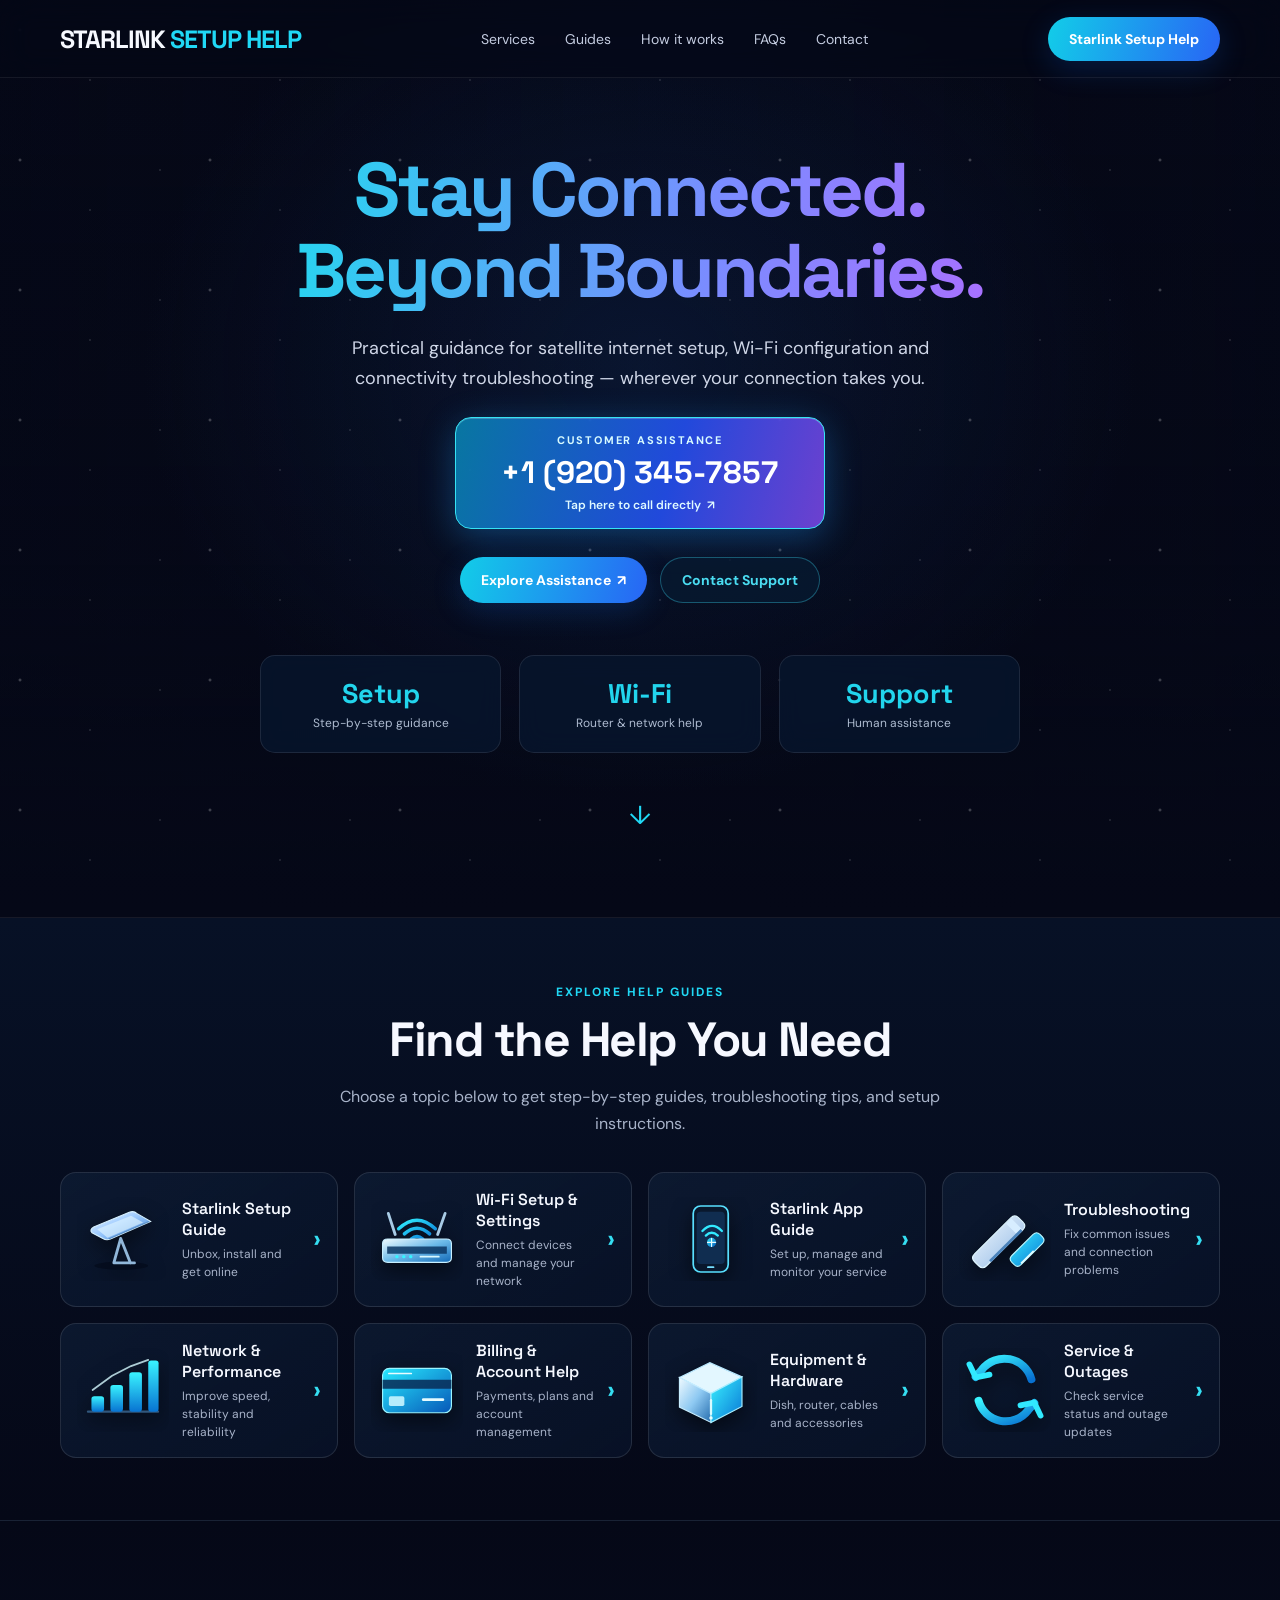
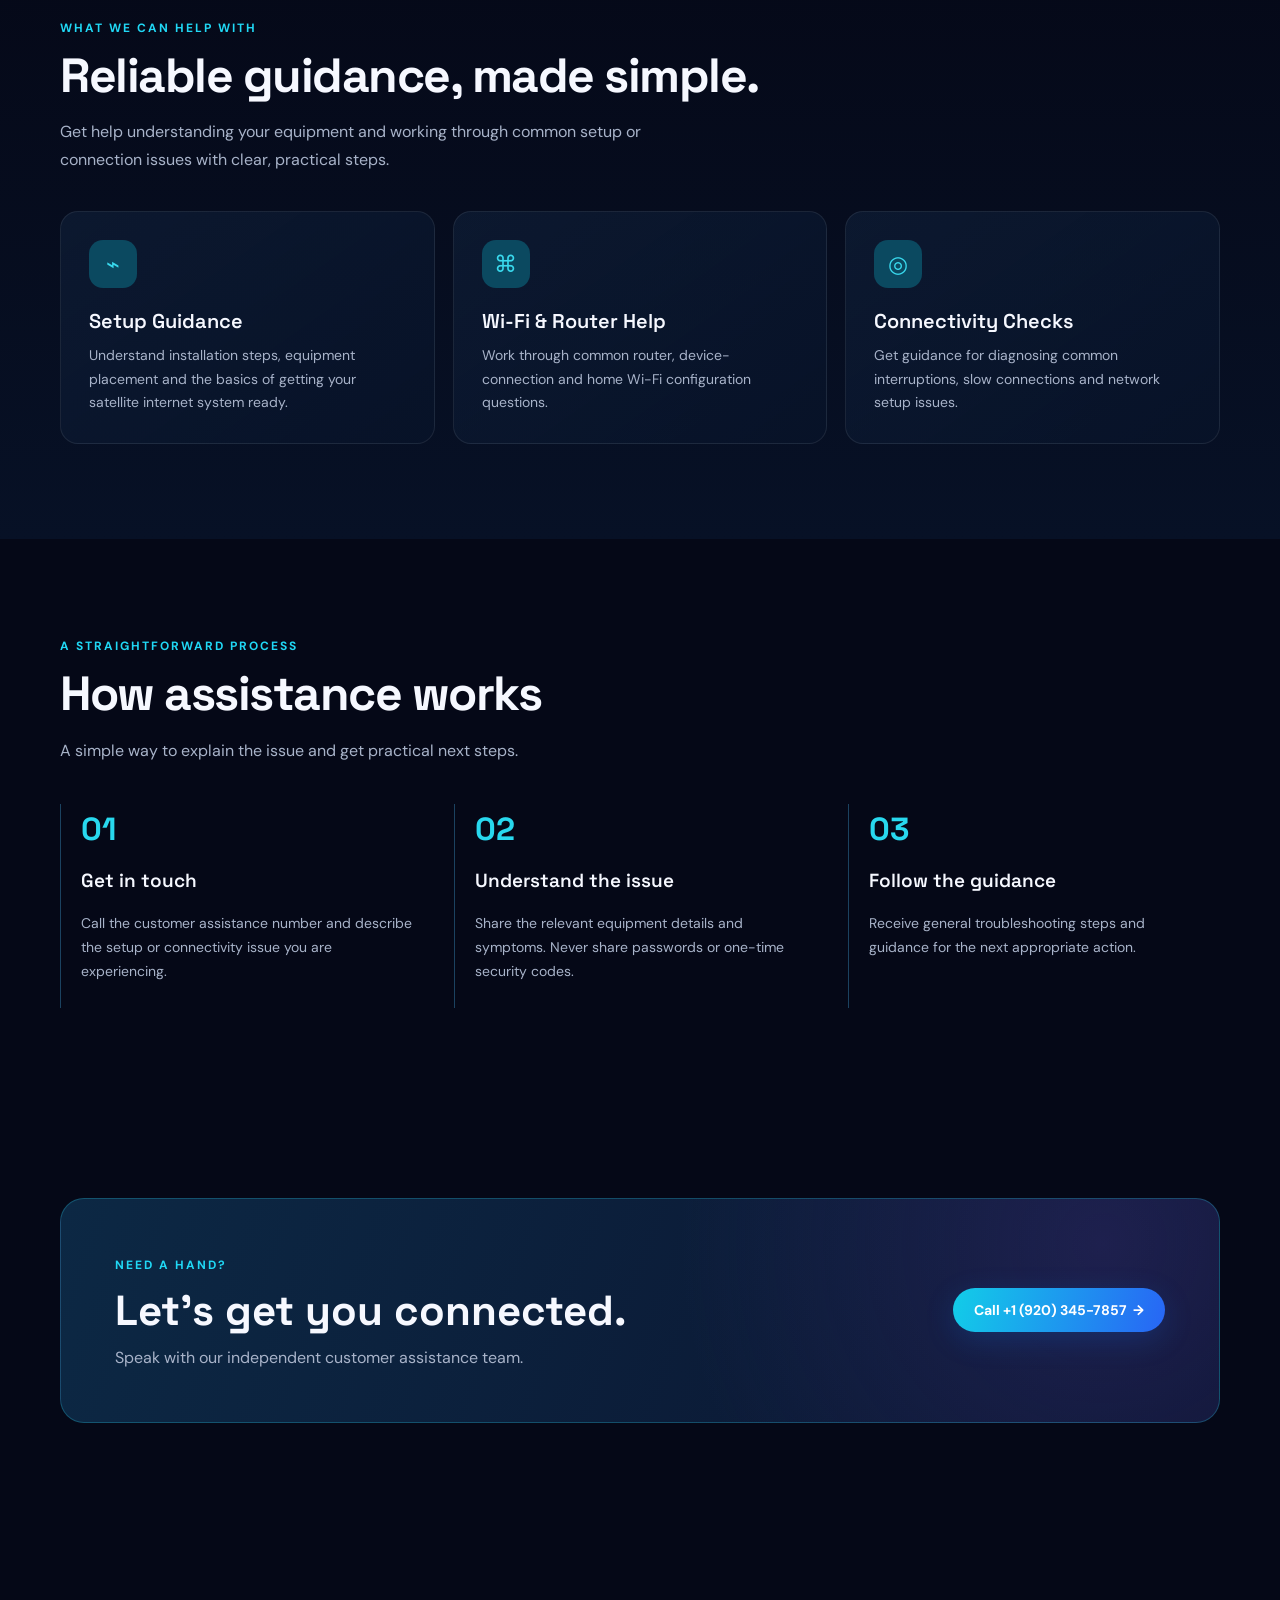
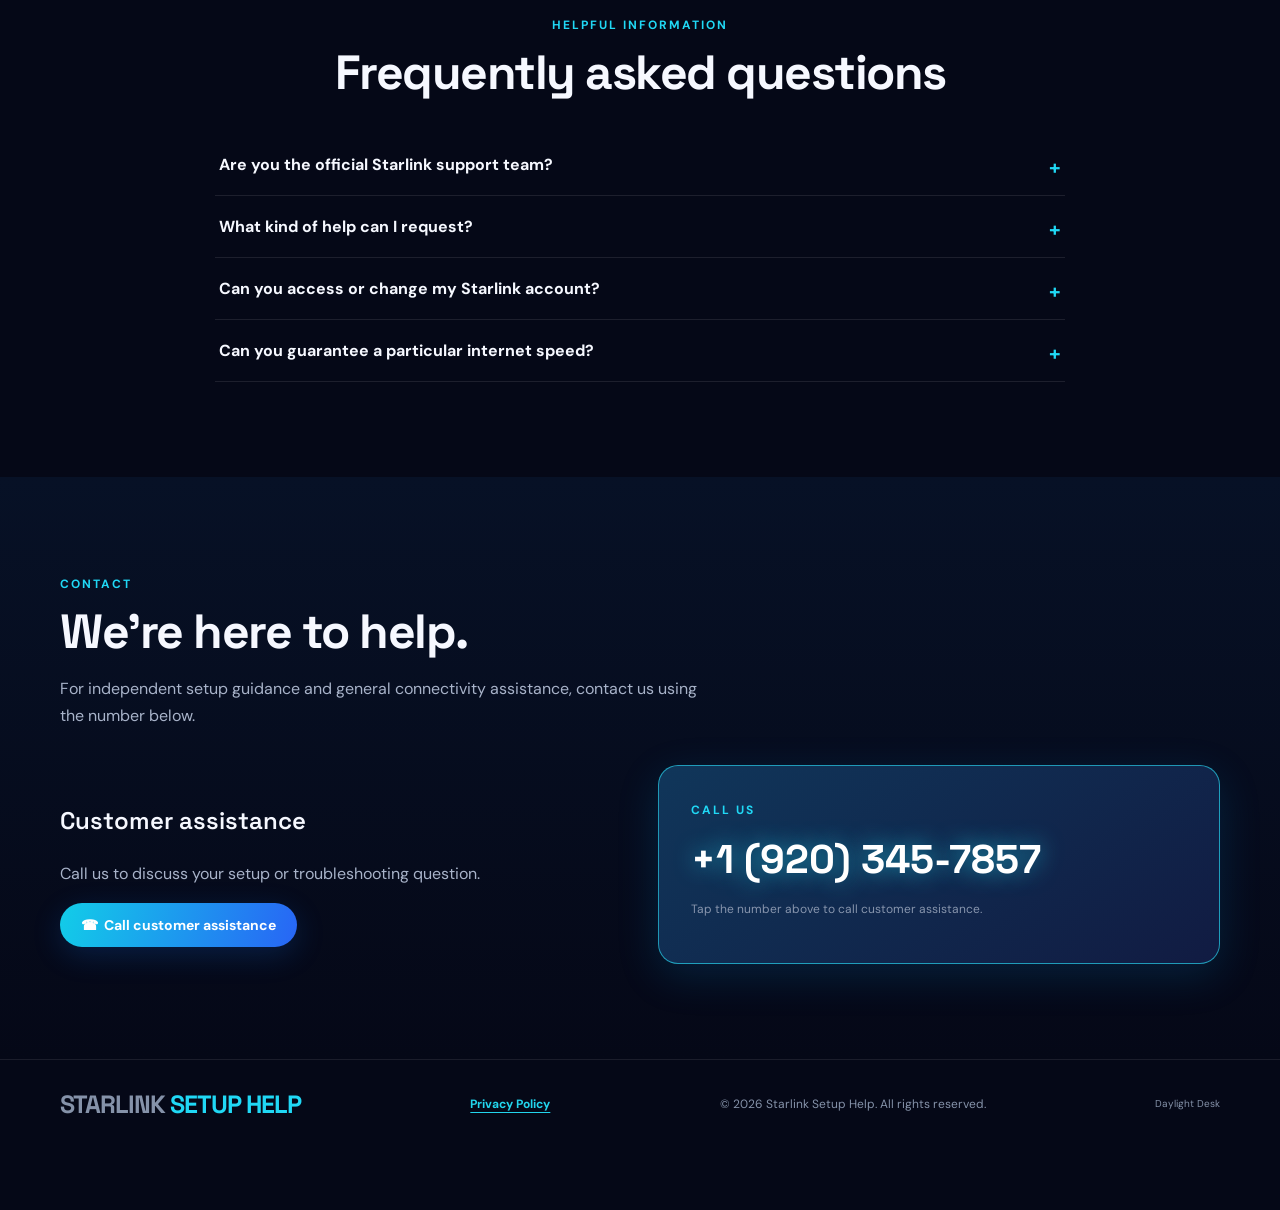
==== commit c2d74fb5: "........." ====
--- a/index.html
+++ b/index.html
@@ -1,69 +1,89 @@
-<!doctype html>
+<!DOCTYPE html>
 <html lang="en">
 <head>
-  <meta charset="utf-8">
-  <meta name="viewport" content="width=device-width,initial-scale=1">
-  <meta name="description" content="A calm personal productivity toolkit for planning, focusing and building daily habits.">
-  <meta name="theme-color" content="#f6f4ef">
-  <title>Daylight Desk — Make room for what matters</title>
-  <link rel="stylesheet" href="styles.css">
+<meta charset="UTF-8">
+<meta name="viewport" content="width=device-width, initial-scale=1.0">
+<meta name="theme-color" content="#050817">
+<meta name="description" content="Independent satellite internet setup guidance and connectivity troubleshooting assistance.">
+<title>Starlink Setup Help — Independent Assistance</title>
+<style>
+@import url('https://fonts.googleapis.com/css2?family=DM+Sans:wght@400;500;600;700&family=Space+Grotesk:wght@400;500;600;700&display=swap');
+:root{--bg:#050817;--panel:#0b1730;--cyan:#20d8f5;--blue:#3677ff;--purple:#9b62ff;--muted:#a8b3c9;--white:#f6f8ff}
+*{box-sizing:border-box}html{scroll-behavior:smooth}body{margin:0;background:var(--bg);color:var(--white);font-family:'DM Sans',sans-serif;overflow-x:hidden}
+a{color:inherit;text-decoration:none}.wrap{width:min(1160px,calc(100% - 44px));margin:auto}
+nav{height:78px;display:flex;align-items:center;justify-content:space-between;border-bottom:1px solid #ffffff12;position:absolute;top:0;left:0;right:0;z-index:10;background:#0508178c;backdrop-filter:blur(16px)}
+.brand{font:700 25px 'Space Grotesk';letter-spacing:-1px}.brand span{color:var(--cyan)}.navlinks{display:flex;gap:30px;color:#c4cce0;font-size:14px}.navlinks a:hover{color:var(--cyan)}
+.callnav,.btn{display:inline-flex;align-items:center;justify-content:center;gap:9px;border-radius:999px;padding:13px 21px;font-weight:700;font-size:14px;transition:.25s}
+.callnav,.primary{background:linear-gradient(105deg,#12cde8,#2865f5);color:white;box-shadow:0 8px 30px #1679ff30}.callnav:hover,.btn:hover{transform:translateY(-3px);filter:brightness(1.12)}
+.hero{min-height:850px;display:flex;align-items:center;text-align:center;position:relative;isolation:isolate;padding:150px 0 85px;overflow:hidden;background:linear-gradient(180deg,#05081735 0%,#0508177a 60%,#050817 100%),linear-gradient(90deg,#050817bb,#05081755 55%,#050817bb),url('https://images.unsplash.com/photo-1446776811953-b23d57bd21aa?auto=format&fit=crop&w=2200&q=85') center 44%/cover}
+.hero:before{content:"";position:absolute;inset:0;z-index:-1;background:radial-gradient(ellipse at 50% 40%,#112b5860,transparent 55%),linear-gradient(180deg,transparent 65%,var(--bg))}
+.stars{position:absolute;inset:0;z-index:-1;opacity:.35;background-image:radial-gradient(2px 2px at 20px 30px,#fff,transparent),radial-gradient(1px 1px at 90px 80px,#fff,transparent),radial-gradient(1px 1px at 160px 40px,#fff,transparent);background-size:190px 130px}
+.eyebrow{display:inline-block;border:1px solid #16cbe64d;background:#062b3b99;color:#37dff5;border-radius:999px;padding:8px 15px;font-size:12px;font-weight:700;letter-spacing:.5px;margin-bottom:23px}
+h1{font:700 clamp(42px,6vw,76px)/1.06 'Space Grotesk';letter-spacing:-3px;max-width:900px;margin:0 auto 23px;background:linear-gradient(100deg,#23d8ee 10%,#7a8cff 58%,#b16bff 95%);-webkit-background-clip:text;background-clip:text;color:transparent}
+.hero p{color:#d0d7e8;font-size:18px;line-height:1.65;max-width:680px;margin:0 auto 24px}.hero-contact-card{display:flex;flex-direction:column;align-items:center;gap:5px;width:min(370px,100%);margin:0 auto 28px;padding:15px 22px;border:1px solid #36e3f4;border-radius:16px;background:linear-gradient(105deg,#087eaaee,#234de8ee 58%,#7444dbee);box-shadow:0 8px 35px #1a9dff55, inset 0 1px #ffffff35;color:#fff;transition:.25s}.hero-contact-card:hover{transform:translateY(-3px);filter:brightness(1.12)}.hero-contact-label{font-size:11px;font-weight:700;letter-spacing:1.8px;color:#d8fbff}.hero-contact-card strong{font:700 clamp(25px,3.2vw,31px) 'Space Grotesk';letter-spacing:.3px}.hero-contact-hint{font-size:12px;color:#e0faff;font-weight:600}.actions{display:flex;gap:13px;justify-content:center;flex-wrap:wrap}.secondary{border:1px solid #38cde95c;background:#071a31c9;color:#4adcf1}.stats{display:grid;grid-template-columns:repeat(3,1fr);gap:18px;max-width:760px;margin:52px auto 0}.stat{padding:20px 16px;border:1px solid #ffffff18;border-radius:15px;background:#07162dcc;backdrop-filter:blur(12px)}.stat strong{display:block;color:#22d5ed;font:700 27px 'Space Grotesk'}.stat span{font-size:12px;color:#aebbd0}
+.scroll{display:block;margin:45px auto 0;color:var(--cyan);font-size:26px;animation:bob 1.8s infinite}@keyframes bob{50%{transform:translateY(8px)}}
+section{padding:95px 0}.section-tag{color:var(--cyan);font-weight:700;font-size:12px;letter-spacing:2px;text-transform:uppercase}.section-title{font:700 clamp(32px,4vw,48px)/1.1 'Space Grotesk';letter-spacing:-1.5px;margin:13px 0}.section-intro{color:var(--muted);max-width:650px;line-height:1.7}
+.services{background:linear-gradient(180deg,#050817,#071126)}.cards{display:grid;grid-template-columns:repeat(3,1fr);gap:18px;margin-top:38px}.card{padding:28px;border-radius:18px;border:1px solid #ffffff14;background:linear-gradient(145deg,#10213b99,#081329cc);transition:.25s}.card:hover{transform:translateY(-5px);border-color:#27cfe966}.icon{width:48px;height:48px;display:grid;place-items:center;border-radius:14px;background:#0b4960;color:#39d9ed;font-size:23px;margin-bottom:20px}.card h3{font:600 20px 'Space Grotesk';margin:0 0 10px}.card p{color:var(--muted);line-height:1.7;font-size:14px;margin:0}
+.steps{display:grid;grid-template-columns:repeat(3,1fr);gap:22px;margin-top:40px}.step{border-left:1px solid #1b4260;padding:5px 20px 10px}.step b{font:700 32px 'Space Grotesk';color:#28d8ee}.step h3{font:600 19px 'Space Grotesk'}.step p{color:var(--muted);line-height:1.7;font-size:14px}
+.banner{padding:54px;border:1px solid #2ccde944;border-radius:24px;background:radial-gradient(circle at 90% 20%,#392e7766,transparent 40%),linear-gradient(110deg,#0c2844,#0b1430);display:flex;align-items:center;justify-content:space-between;gap:25px}.banner h2{font:700 clamp(28px,4vw,42px) 'Space Grotesk';margin:10px 0}.banner p{color:var(--muted);margin:0}
+.faq{max-width:850px;margin:35px auto 0}.faq details{border-bottom:1px solid #ffffff18;padding:20px 4px}.faq summary{font-weight:700;cursor:pointer;list-style:none}.faq summary:after{content:"+";float:right;color:var(--cyan);font-size:20px}.faq details[open] summary:after{content:"−"}.faq p{color:var(--muted);line-height:1.7;font-size:14px}
+.contact{background:linear-gradient(180deg,#071126,#050817)}.contactbox{display:grid;grid-template-columns:1fr 1fr;gap:35px;align-items:center;margin-top:35px}.contact-panel{padding:32px;border:1px solid #28d7f0a8;border-radius:20px;background:linear-gradient(145deg,#10365a,#111b42);box-shadow:0 12px 42px #087fc533}.contact-panel h3{font:600 23px 'Space Grotesk';margin-top:0}.phone{font:700 clamp(29px,4vw,40px) 'Space Grotesk';color:#ffffff;display:block;margin:15px 0;text-shadow:0 0 22px #24d9f0a8}.note{font-size:12px;line-height:1.6;color:#8795ad}
+
+.guide-preview{background:linear-gradient(180deg,#071126,#050817);border-top:1px solid #ffffff12;border-bottom:1px solid #ffffff12;padding-top:62px;padding-bottom:62px}
+.guide-heading{text-align:center}.guide-heading .section-intro{margin-left:auto;margin-right:auto}.guide-grid{display:grid;grid-template-columns:repeat(4,minmax(0,1fr));gap:16px;margin-top:34px}
+.guide-card{display:flex;align-items:center;gap:13px;padding:16px;min-height:112px;border:1px solid #ffffff1c;border-radius:16px;background:linear-gradient(145deg,#10213b99,#081329cc);transition:.22s}
+.guide-card:hover{transform:translateY(-3px);border-color:#25d5edaa;background:#10294a}
+.guide-icon{width:92px;height:84px;flex:0 0 92px;display:flex;align-items:center;justify-content:center;background:transparent;border-radius:12px;overflow:hidden}.guide-icon img{display:block;width:100%;height:100%;object-fit:contain;filter:drop-shadow(0 7px 10px #0008)}
+.guide-card span:nth-child(2){flex:1;min-width:0}
+.guide-card strong{display:block;font:600 16px 'Space Grotesk';color:#f5f8ff}
+.guide-card small{display:block;margin-top:5px;color:#a8b3c9;font-size:12px;line-height:1.5}
+.guide-card>b{color:#35def2;font-size:26px}
+@media(max-width:980px){.guide-grid{grid-template-columns:repeat(2,minmax(0,1fr))}}
+@media(max-width:560px){.guide-grid{grid-template-columns:1fr}.guide-card{padding:17px}.guide-icon{width:76px;height:72px;flex-basis:76px}}
+
+footer{border-top:1px solid #ffffff16;padding:28px 0 90px;color:#8592a9;font-size:12px;line-height:1.7}.footrow{display:flex;justify-content:space-between;gap:25px;align-items:center;flex-wrap:wrap}.footer-links a{color:#22d5ed;font-weight:700;text-decoration:underline;text-underline-offset:4px}.footer-links a:hover{color:#fff}
+.mobilecall{display:none}
+@media(max-width:760px){.wrap{width:min(100% - 32px,560px)}nav{height:68px}.navlinks{display:none}.brand{font-size:22px}.callnav{padding:11px 14px;font-size:12px}.hero{min-height:790px;padding-top:130px;background-position:55% center}h1{letter-spacing:-1.8px}.hero p{font-size:16px}.hero-contact-card{margin-bottom:24px;padding:14px 16px}.hero-contact-card strong{font-size:26px}.stats{grid-template-columns:1fr;gap:10px;max-width:310px;margin-top:35px}.stat{padding:13px}.stat strong{font-size:23px}.stat span{font-size:11px}.cards,.steps,.contactbox{grid-template-columns:1fr}.banner{padding:30px;display:block}.banner .btn{margin-top:22px}section{padding:70px 0}.mobilecall{display:flex;position:fixed;bottom:14px;left:14px;right:14px;z-index:20;box-shadow:0 10px 40px #0009}.footrow{display:block}.footrow>*{margin-bottom:15px}}
+</style>
 </head>
 <body>
-<header class="site-header">
-  <a class="brand" href="index.html"><span class="brand-mark">d.</span><span>daylight desk</span></a>
-  <button class="menu-toggle" aria-label="Toggle navigation" aria-expanded="false">☰</button>
-  <nav class="nav">
-    <a href="#tools">Your tools</a><a href="about.html">About</a><a href="privacy.html">Privacy</a>
-    <a class="nav-cta" href="#tools">Open your desk <span>↗</span></a>
-  </nav>
-</header>
+<nav><div class="wrap" style="display:flex;align-items:center;justify-content:space-between"><a class="brand" href="#">STARLINK <span>SETUP HELP</span></a><div class="navlinks"><a href="#services">Services</a><a href="guides.html">Guides</a><a href="#process">How it works</a><a href="#faq">FAQs</a><a href="#contact">Contact</a></div><a class="callnav" href="#contact">Starlink Setup Help</a></div></nav>
+<header class="hero"><div class="stars"></div><div class="wrap"><h1>Stay Connected.<br>Beyond Boundaries.</h1><p>Practical guidance for satellite internet setup, Wi-Fi configuration and connectivity troubleshooting — wherever your connection takes you.</p><a class="hero-contact-card" href="tel:+19203457857" aria-label="Call customer assistance at +1 (920) 345-7857"><span class="hero-contact-label">CUSTOMER ASSISTANCE</span><strong>+1 (920) 345-7857</strong><span class="hero-contact-hint">Tap here to call directly&nbsp; ↗</span></a><div class="actions"><a class="btn primary" href="#services">Explore Assistance&nbsp; ↗</a><a class="btn secondary" href="#contact">Contact Support</a></div><div class="stats"><div class="stat"><strong>Setup</strong><span>Step-by-step guidance</span></div><div class="stat"><strong>Wi-Fi</strong><span>Router & network help</span></div><div class="stat"><strong>Support</strong><span>Human assistance</span></div></div><a class="scroll" href="#services" aria-label="Scroll to services">↓</a></div></header>
 <main>
-  <section class="hero">
-    <div class="hero-glow"></div>
-    <div class="hero-copy">
-      <p class="eyebrow"><span class="eyebrow-dot"></span> A LITTLE MORE INTENTION, EVERY DAY</p>
-      <h1>Make room for<br><em>what matters.</em></h1>
-      <p class="hero-text">A quieter way to plan your day, find your focus, and build the habits that move you forward.</p>
-      <div class="hero-actions"><a class="button button-dark" href="#tools">Explore your desk <span>↗</span></a><a class="text-link" href="about.html">Get to know us <span>→</span></a></div>
-      <div class="hero-note"><span class="tiny-check">✓</span> No account. No noise. Just useful tools.</div>
-    </div>
-    <div class="hero-art" aria-label="Abstract illustration of a calm workspace">
-      <div class="sun"></div><div class="orbit orbit-one"></div><div class="orbit orbit-two"></div>
-      <div class="art-card card-top"><span class="mini-label">TODAY'S INTENTION</span><strong>One thing<br>at a time.</strong><span class="mini-line"></span></div>
-      <div class="art-card card-bottom"><div class="mini-row"><span class="mini-check">✓</span><span>Make a little progress</span></div><div class="mini-row"><span class="mini-empty"></span><span>Take a proper break</span></div><div class="mini-row"><span class="mini-empty"></span><span>Be here, now</span></div></div>
-      <span class="art-spark spark-one">✳</span><span class="art-spark spark-two">✳</span>
-    </div>
-    <div class="hero-index"><span>01</span><span class="index-line"></span><span>START WITH TODAY</span></div>
-  </section>
+<section class="guide-preview" id="guides"><div class="wrap">
+<div class="guide-heading">
+<span class="section-tag">Explore Help Guides</span>
+<h2 class="section-title">Find the Help You Need</h2>
+<p class="section-intro">Choose a topic below to get step-by-step guides, troubleshooting tips, and setup instructions.</p>
+</div>
+<div class="guide-grid">
+<a class="guide-card" href="guides.html#setup"><span class="guide-icon"><img src="assets/setup-dish.svg" alt=""></span><span><strong>Starlink Setup Guide</strong><small>Unbox, install and get online</small></span><b>›</b></a>
+<a class="guide-card" href="guides.html#wifi"><span class="guide-icon"><img src="assets/wifi-router.svg" alt=""></span><span><strong>Wi-Fi Setup &amp; Settings</strong><small>Connect devices and manage your network</small></span><b>›</b></a>
+<a class="guide-card" href="guides.html#app"><span class="guide-icon"><img src="assets/starlink-app.svg" alt=""></span><span><strong>Starlink App Guide</strong><small>Set up, manage and monitor your service</small></span><b>›</b></a>
+<a class="guide-card" href="guides.html#troubleshoot"><span class="guide-icon"><img src="assets/troubleshooting.svg" alt=""></span><span><strong>Troubleshooting</strong><small>Fix common issues and connection problems</small></span><b>›</b></a>
+<a class="guide-card" href="guides.html#performance"><span class="guide-icon"><img src="assets/network-performance.svg" alt=""></span><span><strong>Network &amp; Performance</strong><small>Improve speed, stability and reliability</small></span><b>›</b></a>
+<a class="guide-card" href="guides.html#billing"><span class="guide-icon"><img src="assets/billing-account.svg" alt=""></span><span><strong>Billing &amp; Account Help</strong><small>Payments, plans and account management</small></span><b>›</b></a>
+<a class="guide-card" href="guides.html#hardware"><span class="guide-icon"><img src="assets/equipment-hardware.svg" alt=""></span><span><strong>Equipment &amp; Hardware</strong><small>Dish, router, cables and accessories</small></span><b>›</b></a>
+<a class="guide-card" href="guides.html#outages"><span class="guide-icon"><img src="assets/service-outages.svg" alt=""></span><span><strong>Service &amp; Outages</strong><small>Check service status and outage updates</small></span><b>›</b></a>
+</div>
+</div></section>
+<section class="services" id="services"><div class="wrap"><span class="section-tag">What we can help with</span><h2 class="section-title">Reliable guidance, made simple.</h2><p class="section-intro">Get help understanding your equipment and working through common setup or connection issues with clear, practical steps.</p><div class="cards">
+<article class="card"><div class="icon">⌁</div><h3>Setup Guidance</h3><p>Understand installation steps, equipment placement and the basics of getting your satellite internet system ready.</p></article>
+<article class="card"><div class="icon">⌘</div><h3>Wi-Fi & Router Help</h3><p>Work through common router, device-connection and home Wi-Fi configuration questions.</p></article>
+<article class="card"><div class="icon">◎</div><h3>Connectivity Checks</h3><p>Get guidance for diagnosing common interruptions, slow connections and network setup issues.</p></article>
+</div></div></section>
+<section id="process"><div class="wrap"><span class="section-tag">A straightforward process</span><h2 class="section-title">How assistance works</h2><p class="section-intro">A simple way to explain the issue and get practical next steps.</p><div class="steps"><div class="step"><b>01</b><h3>Get in touch</h3><p>Call the customer assistance number and describe the setup or connectivity issue you are experiencing.</p></div><div class="step"><b>02</b><h3>Understand the issue</h3><p>Share the relevant equipment details and symptoms. Never share passwords or one-time security codes.</p></div><div class="step"><b>03</b><h3>Follow the guidance</h3><p>Receive general troubleshooting steps and guidance for the next appropriate action.</p></div></div></div></section>
+<section><div class="wrap"><div class="banner"><div><span class="section-tag">Need a hand?</span><h2>Let's get you connected.</h2><p>Speak with our independent customer assistance team.</p></div><a class="btn primary" href="tel:+19203457857">Call +1 (920) 345-7857&nbsp; →</a></div></div></section>
 
-  <section class="intro-strip">
-    <p>LESS PRESSURE. MORE PRESENCE.</p><p>Small steps add up. Start where you are.</p>
-  </section>
 
-  <section class="tools-section section-wrap" id="tools">
-    <div class="section-heading"><div><p class="eyebrow">YOUR PERSONAL WORKSPACE</p><h2>Three simple ways<br>to <em>find your flow.</em></h2></div><p class="section-aside">Everything you need to make the day feel a little more manageable — all in one place.</p></div>
-    <div class="tools-grid">
-      <article class="tool-card task-card">
-        <div class="tool-top"><span class="tool-number">01 / PLAN</span><span class="tool-icon">↗</span></div>
-        <div class="tool-illustration task-illustration"><div class="paper"><div class="paper-title">Today's list</div><div class="paper-task done"><i>✓</i><span>Make a plan</span></div><div class="paper-task"><i></i><span>Focus on one thing</span></div><div class="paper-task"><i></i><span>Step outside</span></div></div></div>
-        <h3>Task planner</h3><p>Get the thoughts out of your head and onto a list. Take them one by one.</p><a href="planner.html" class="card-link">Open planner <span>→</span></a>
-      </article>
-      <article class="tool-card focus-card">
-        <div class="tool-top"><span class="tool-number">02 / FOCUS</span><span class="tool-icon">↗</span></div>
-        <div class="tool-illustration focus-illustration"><div class="timer-preview"><span>25:00</span><small>TIME TO FOCUS</small><div class="timer-ring"></div></div></div>
-        <h3>Focus timer</h3><p>Give one thing your attention. Work in gentle intervals, with room to breathe.</p><a href="focus.html" class="card-link">Find your focus <span>→</span></a>
-      </article>
-      <article class="tool-card habit-card">
-        <div class="tool-top"><span class="tool-number">03 / GROW</span><span class="tool-icon">↗</span></div>
-        <div class="tool-illustration habit-illustration"><div class="habit-preview"><div class="habit-sun">✳</div><strong>A little, often.</strong><div class="habit-bars"><i></i><i></i><i></i><i></i><i></i><i></i><i></i></div><small>YOUR WEEK, YOUR PACE</small></div></div>
-        <h3>Habit tracker</h3><p>Keep the promises you make to yourself. Consistency starts small.</p><a href="habits.html" class="card-link">Build a rhythm <span>→</span></a>
-      </article>
-    </div>
-  </section>
-
-  <section class="quote-section"><span class="quote-mark">“</span><blockquote>You don't have to do everything.<br><em>You just have to begin.</em></blockquote><p>A NOTE TO YOURSELF, FROM DAYLIGHT DESK</p></section>
-  <section class="closing section-wrap"><div><p class="eyebrow">A FRESH PAGE IS WAITING</p><h2>Make today<br><em>your own.</em></h2></div><a class="button button-dark" href="planner.html">Start with a plan <span>↗</span></a></section>
+<section id="faq"><div class="wrap" style="text-align:center"><span class="section-tag">Helpful information</span><h2 class="section-title">Frequently asked questions</h2><div class="faq" style="text-align:left">
+<details><summary>Are you the official Starlink support team?</summary><p>No. This is an independent third-party assistance service and is not affiliated with, endorsed by, or sponsored by Starlink or SpaceX. For account, billing, warranty or service-plan matters, use Starlink's official website and support channels.</p></details>
+<details><summary>What kind of help can I request?</summary><p>We provide general guidance on setup, router and Wi-Fi configuration, and common connectivity troubleshooting.</p></details>
+<details><summary>Can you access or change my Starlink account?</summary><p>No. We do not claim official account access. Do not share your account password, payment details, or one-time verification codes with anyone.</p></details>
+<details><summary>Can you guarantee a particular internet speed?</summary><p>No. Internet performance depends on factors such as service availability, equipment, environment and network conditions. We do not guarantee speeds, coverage or uptime.</p></details>
+</div></div></section>
+<section class="contact" id="contact"><div class="wrap"><span class="section-tag">Contact</span><h2 class="section-title">We're here to help.</h2><p class="section-intro">For independent setup guidance and general connectivity assistance, contact us using the number below.</p><div class="contactbox"><div><h3 style="font:600 24px 'Space Grotesk'">Customer assistance</h3><p style="color:var(--muted);line-height:1.7">Call us to discuss your setup or troubleshooting question.</p><a class="btn primary" href="tel:+19203457857">☎ &nbsp;Call customer assistance</a></div><div class="contact-panel"><span class="section-tag">Call us</span><a class="phone" href="tel:+19203457857">+1 (920) 345-7857</a><p class="note">Tap the number above to call customer assistance.</p></div></div></div></section>
 </main>
-<footer class="footer"><div class="footer-main"><a class="brand brand-light" href="index.html"><span class="brand-mark">d.</span><span>daylight desk</span></a><p>A calm corner of the internet<br>to make room for what matters.</p><div class="footer-links"><a href="planner.html">Planner</a><a href="focus.html">Focus timer</a><a href="habits.html">Habits</a><a href="about.html">About</a><a href="privacy.html">Privacy</a></div></div><div class="footer-bottom"><span>© <span id="year"></span> Daylight Desk</span><span>Made for the everyday.</span></div></footer>
-<script src="script.js"></script>
+<footer><div class="wrap footrow"><a class="brand" href="index.html">STARLINK <span>SETUP HELP</span></a><div class="footer-links"><a href="privacy-policy.html">Privacy Policy</a></div><div>© 2026 Starlink Setup Help. All rights reserved.</div><a href="https://guidesbyins.com/" target="_blank" rel="noopener noreferrer" style="font-size:10px;color:#8592a9;">Daylight Desk</a></div></footer>
+<a class="btn primary mobilecall" href="tel:+19203457857">☎ &nbsp;Call customer assistance — +1 (920) 345-7857</a>
 </body></html>
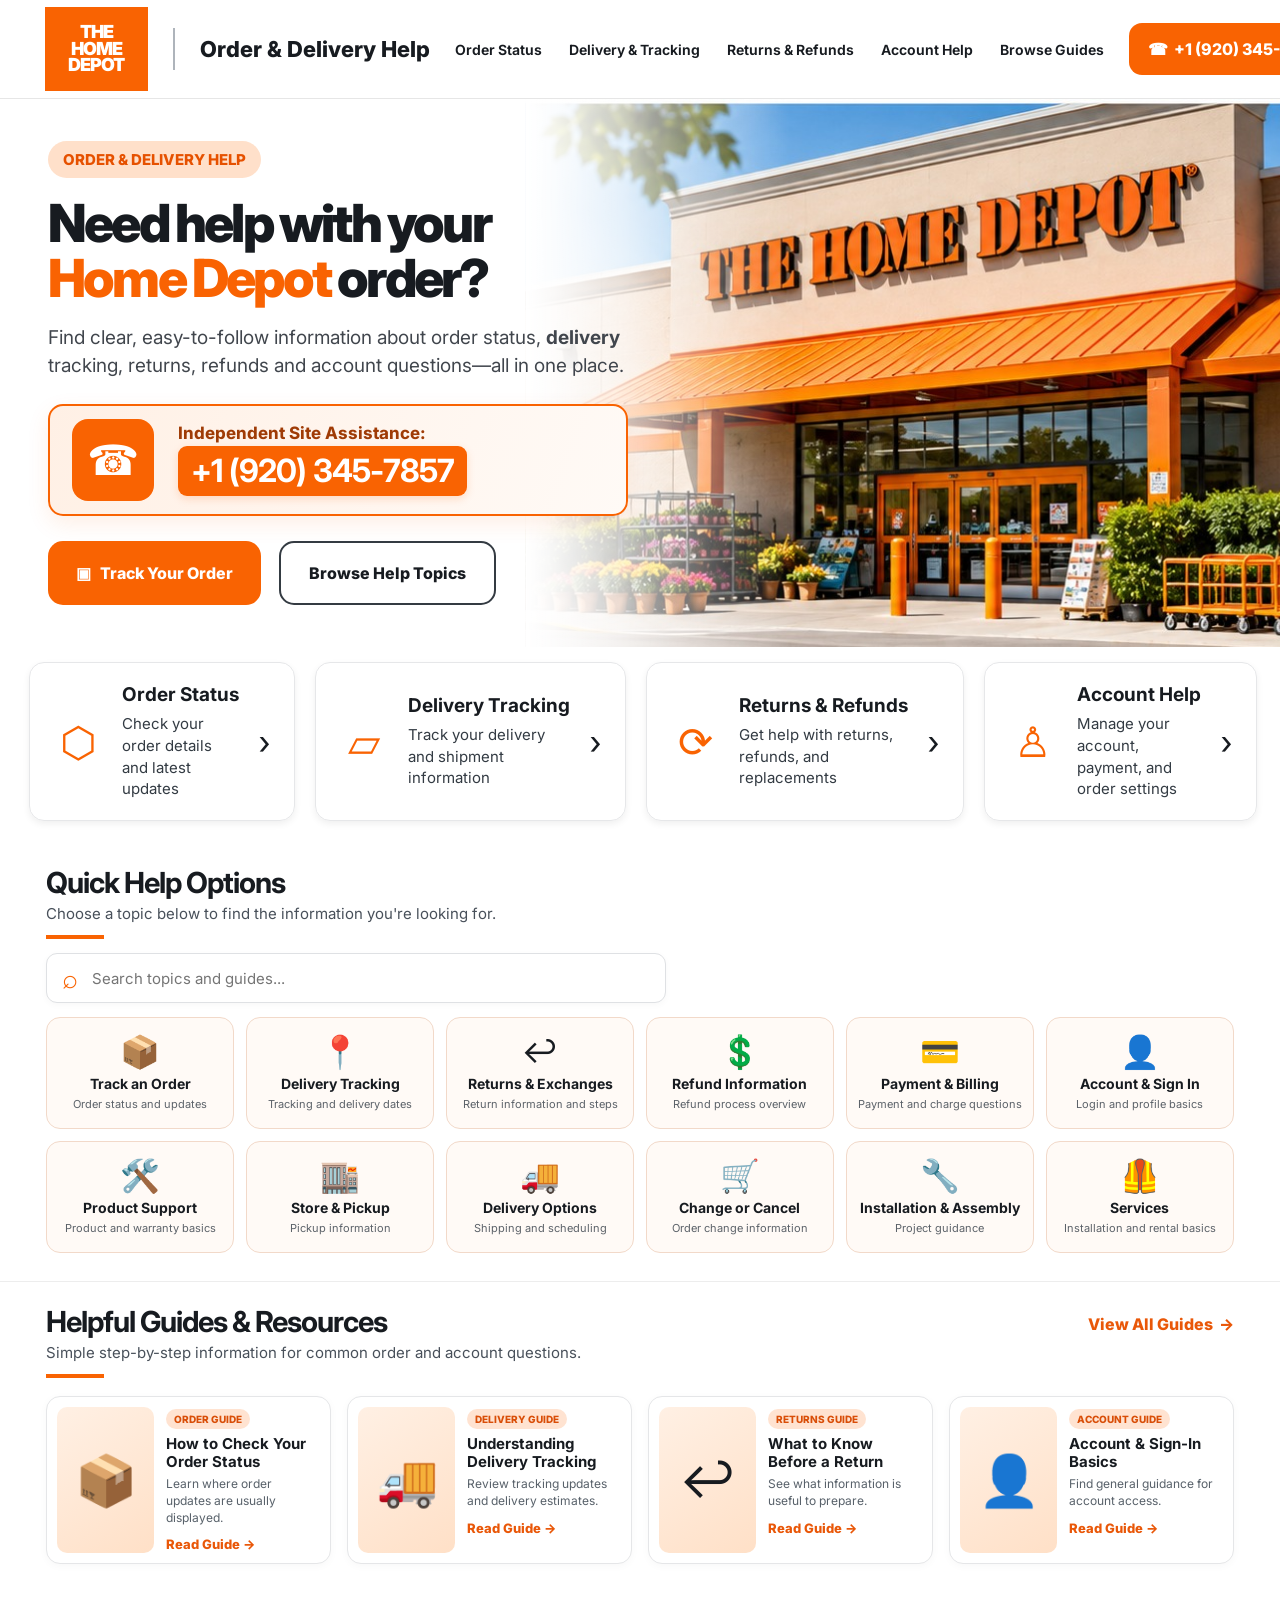
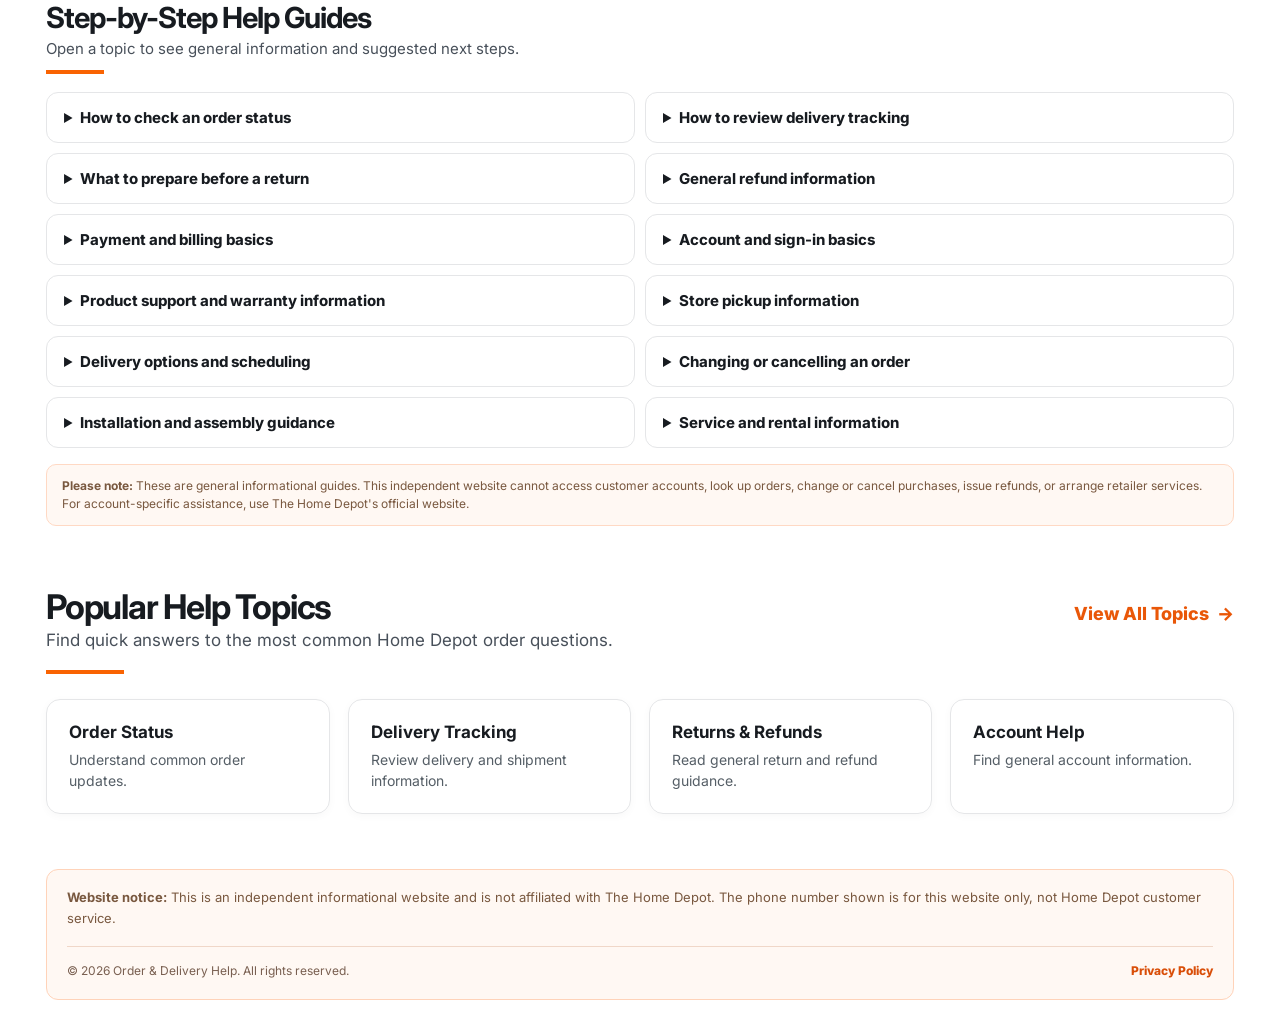
==== commit 8af671a1: "........." ====
--- a/index.html
+++ b/index.html
@@ -1,89 +1,77 @@
-<!DOCTYPE html>
-<html lang="en">
-<head>
-<meta charset="UTF-8">
-<meta name="viewport" content="width=device-width, initial-scale=1.0">
-<meta name="theme-color" content="#050817">
-<meta name="description" content="Independent satellite internet setup guidance and connectivity troubleshooting assistance.">
-<title>Starlink Setup Help — Independent Assistance</title>
-<style>
-@import url('https://fonts.googleapis.com/css2?family=DM+Sans:wght@400;500;600;700&family=Space+Grotesk:wght@400;500;600;700&display=swap');
-:root{--bg:#050817;--panel:#0b1730;--cyan:#20d8f5;--blue:#3677ff;--purple:#9b62ff;--muted:#a8b3c9;--white:#f6f8ff}
-*{box-sizing:border-box}html{scroll-behavior:smooth}body{margin:0;background:var(--bg);color:var(--white);font-family:'DM Sans',sans-serif;overflow-x:hidden}
-a{color:inherit;text-decoration:none}.wrap{width:min(1160px,calc(100% - 44px));margin:auto}
-nav{height:78px;display:flex;align-items:center;justify-content:space-between;border-bottom:1px solid #ffffff12;position:absolute;top:0;left:0;right:0;z-index:10;background:#0508178c;backdrop-filter:blur(16px)}
-.brand{font:700 25px 'Space Grotesk';letter-spacing:-1px}.brand span{color:var(--cyan)}.navlinks{display:flex;gap:30px;color:#c4cce0;font-size:14px}.navlinks a:hover{color:var(--cyan)}
-.callnav,.btn{display:inline-flex;align-items:center;justify-content:center;gap:9px;border-radius:999px;padding:13px 21px;font-weight:700;font-size:14px;transition:.25s}
-.callnav,.primary{background:linear-gradient(105deg,#12cde8,#2865f5);color:white;box-shadow:0 8px 30px #1679ff30}.callnav:hover,.btn:hover{transform:translateY(-3px);filter:brightness(1.12)}
-.hero{min-height:850px;display:flex;align-items:center;text-align:center;position:relative;isolation:isolate;padding:150px 0 85px;overflow:hidden;background:linear-gradient(180deg,#05081735 0%,#0508177a 60%,#050817 100%),linear-gradient(90deg,#050817bb,#05081755 55%,#050817bb),url('https://images.unsplash.com/photo-1446776811953-b23d57bd21aa?auto=format&fit=crop&w=2200&q=85') center 44%/cover}
-.hero:before{content:"";position:absolute;inset:0;z-index:-1;background:radial-gradient(ellipse at 50% 40%,#112b5860,transparent 55%),linear-gradient(180deg,transparent 65%,var(--bg))}
-.stars{position:absolute;inset:0;z-index:-1;opacity:.35;background-image:radial-gradient(2px 2px at 20px 30px,#fff,transparent),radial-gradient(1px 1px at 90px 80px,#fff,transparent),radial-gradient(1px 1px at 160px 40px,#fff,transparent);background-size:190px 130px}
-.eyebrow{display:inline-block;border:1px solid #16cbe64d;background:#062b3b99;color:#37dff5;border-radius:999px;padding:8px 15px;font-size:12px;font-weight:700;letter-spacing:.5px;margin-bottom:23px}
-h1{font:700 clamp(42px,6vw,76px)/1.06 'Space Grotesk';letter-spacing:-3px;max-width:900px;margin:0 auto 23px;background:linear-gradient(100deg,#23d8ee 10%,#7a8cff 58%,#b16bff 95%);-webkit-background-clip:text;background-clip:text;color:transparent}
-.hero p{color:#d0d7e8;font-size:18px;line-height:1.65;max-width:680px;margin:0 auto 24px}.hero-contact-card{display:flex;flex-direction:column;align-items:center;gap:5px;width:min(370px,100%);margin:0 auto 28px;padding:15px 22px;border:1px solid #36e3f4;border-radius:16px;background:linear-gradient(105deg,#087eaaee,#234de8ee 58%,#7444dbee);box-shadow:0 8px 35px #1a9dff55, inset 0 1px #ffffff35;color:#fff;transition:.25s}.hero-contact-card:hover{transform:translateY(-3px);filter:brightness(1.12)}.hero-contact-label{font-size:11px;font-weight:700;letter-spacing:1.8px;color:#d8fbff}.hero-contact-card strong{font:700 clamp(25px,3.2vw,31px) 'Space Grotesk';letter-spacing:.3px}.hero-contact-hint{font-size:12px;color:#e0faff;font-weight:600}.actions{display:flex;gap:13px;justify-content:center;flex-wrap:wrap}.secondary{border:1px solid #38cde95c;background:#071a31c9;color:#4adcf1}.stats{display:grid;grid-template-columns:repeat(3,1fr);gap:18px;max-width:760px;margin:52px auto 0}.stat{padding:20px 16px;border:1px solid #ffffff18;border-radius:15px;background:#07162dcc;backdrop-filter:blur(12px)}.stat strong{display:block;color:#22d5ed;font:700 27px 'Space Grotesk'}.stat span{font-size:12px;color:#aebbd0}
-.scroll{display:block;margin:45px auto 0;color:var(--cyan);font-size:26px;animation:bob 1.8s infinite}@keyframes bob{50%{transform:translateY(8px)}}
-section{padding:95px 0}.section-tag{color:var(--cyan);font-weight:700;font-size:12px;letter-spacing:2px;text-transform:uppercase}.section-title{font:700 clamp(32px,4vw,48px)/1.1 'Space Grotesk';letter-spacing:-1.5px;margin:13px 0}.section-intro{color:var(--muted);max-width:650px;line-height:1.7}
-.services{background:linear-gradient(180deg,#050817,#071126)}.cards{display:grid;grid-template-columns:repeat(3,1fr);gap:18px;margin-top:38px}.card{padding:28px;border-radius:18px;border:1px solid #ffffff14;background:linear-gradient(145deg,#10213b99,#081329cc);transition:.25s}.card:hover{transform:translateY(-5px);border-color:#27cfe966}.icon{width:48px;height:48px;display:grid;place-items:center;border-radius:14px;background:#0b4960;color:#39d9ed;font-size:23px;margin-bottom:20px}.card h3{font:600 20px 'Space Grotesk';margin:0 0 10px}.card p{color:var(--muted);line-height:1.7;font-size:14px;margin:0}
-.steps{display:grid;grid-template-columns:repeat(3,1fr);gap:22px;margin-top:40px}.step{border-left:1px solid #1b4260;padding:5px 20px 10px}.step b{font:700 32px 'Space Grotesk';color:#28d8ee}.step h3{font:600 19px 'Space Grotesk'}.step p{color:var(--muted);line-height:1.7;font-size:14px}
-.banner{padding:54px;border:1px solid #2ccde944;border-radius:24px;background:radial-gradient(circle at 90% 20%,#392e7766,transparent 40%),linear-gradient(110deg,#0c2844,#0b1430);display:flex;align-items:center;justify-content:space-between;gap:25px}.banner h2{font:700 clamp(28px,4vw,42px) 'Space Grotesk';margin:10px 0}.banner p{color:var(--muted);margin:0}
-.faq{max-width:850px;margin:35px auto 0}.faq details{border-bottom:1px solid #ffffff18;padding:20px 4px}.faq summary{font-weight:700;cursor:pointer;list-style:none}.faq summary:after{content:"+";float:right;color:var(--cyan);font-size:20px}.faq details[open] summary:after{content:"−"}.faq p{color:var(--muted);line-height:1.7;font-size:14px}
-.contact{background:linear-gradient(180deg,#071126,#050817)}.contactbox{display:grid;grid-template-columns:1fr 1fr;gap:35px;align-items:center;margin-top:35px}.contact-panel{padding:32px;border:1px solid #28d7f0a8;border-radius:20px;background:linear-gradient(145deg,#10365a,#111b42);box-shadow:0 12px 42px #087fc533}.contact-panel h3{font:600 23px 'Space Grotesk';margin-top:0}.phone{font:700 clamp(29px,4vw,40px) 'Space Grotesk';color:#ffffff;display:block;margin:15px 0;text-shadow:0 0 22px #24d9f0a8}.note{font-size:12px;line-height:1.6;color:#8795ad}
+<!doctype html><html lang="en"><head><meta charset="utf-8"><meta name="viewport" content="width=device-width,initial-scale=1"><title>Order & Delivery Help | Independent Assistance</title><link rel="preconnect" href="https://fonts.googleapis.com"><link href="https://fonts.googleapis.com/css2?family=Inter:wght@400;500;600;700;800;900&display=swap" rel="stylesheet"><link rel="stylesheet" href="styles.css"></head><body>
+</div>
+<header class="main-nav"><a class="brand" href="#"><span class="brand-mark">THE<br>HOME<br>DEPOT</span><span class="brand-divider"></span><span class="brand-title">Order &amp; Delivery Help</span></a><button class="menu-toggle" aria-label="Toggle navigation" aria-expanded="false">☰</button><nav class="nav-links" id="nav-links"><a href="#order-status">Order Status</a><a href="#delivery">Delivery &amp; Tracking</a><a href="#returns">Returns &amp; Refunds</a><a href="#account">Account Help</a><a href="#guides">Browse Guides</a></nav><a class="nav-phone" href="tel:+19203457857">☎ &nbsp;+1 (920) 345-7857</a></header>
+<main><section class="hero"><div class="hero-copy"><div class="eyebrow">ORDER &amp; DELIVERY HELP</div><h1>Need help with your<br><span>Home Depot</span> order?</h1><p class="intro">Find clear, easy-to-follow information about order status, <strong>delivery</strong> tracking, returns, refunds and account questions—all in one place.</p><a class="phone-panel" href="tel:+19203457857"><span class="phone-icon">☎</span><span class="phone-text"><small>Independent Site Assistance:</small><strong class="phone-number-highlight">+1 (920) 345-7857</strong></span></a><div class="hero-actions"><a class="btn btn-orange" href="#guides">▣ &nbsp; Track Your Order</a><a class="btn btn-outline" href="#guides">Browse Help Topics</a></div></div><div class="hero-photo" role="img" aria-label="Home improvement store exterior"></div></section>
+<section class="quick-links"><a class="quick-card" id="order-status" href="topic.html?category=order"><span class="quick-icon">⬡</span><span><b>Order Status</b><small>Check your order details<br>and latest updates</small></span><i>›</i></a><a class="quick-card" id="delivery" href="topic.html?category=delivery"><span class="quick-icon">▱</span><span><b>Delivery Tracking</b><small>Track your delivery<br>and shipment information</small></span><i>›</i></a><a class="quick-card" id="returns" href="topic.html?category=returns"><span class="quick-icon">⟳</span><span><b>Returns &amp; Refunds</b><small>Get help with returns,<br>refunds, and replacements</small></span><i>›</i></a><a class="quick-card" id="account" href="topic.html?category=account"><span class="quick-icon">♙</span><span><b>Account Help</b><small>Manage your account,<br>payment, and order settings</small></span><i>›</i></a></section>
+<section class="extra-help" id="more-help">
+  <div class="extra-heading">
+    <div>
+      <h2>Quick Help Options</h2>
+      <p>Choose a topic below to find the information you're looking for.</p>
+      <span class="orange-rule"></span>
+    </div>
+  </div>
+  <div class="guide-search">
+    <span aria-hidden="true">⌕</span>
+    <input id="help-search" type="search" placeholder="Search topics and guides..." aria-label="Search topics and guides">
+  </div>
+  <div class="help-options" id="help-options">
+    <a class="help-option" href="topic.html?category=order" data-search="track order order status confirmation"><span>📦</span><b>Track an Order</b><small>Order status and updates</small></a>
+    <a class="help-option" href="topic.html?category=delivery" data-search="delivery tracking shipment package"><span>📍</span><b>Delivery Tracking</b><small>Tracking and delivery dates</small></a>
+    <a class="help-option" href="topic.html?category=returns" data-search="returns exchange item return policy"><span>↩️</span><b>Returns &amp; Exchanges</b><small>Return information and steps</small></a>
+    <a class="help-option" href="topic.html?category=refunds" data-search="refund credit money refund status"><span>💲</span><b>Refund Information</b><small>Refund process overview</small></a>
+    <a class="help-option" href="topic.html?category=payment" data-search="payment billing card charge"><span>💳</span><b>Payment &amp; Billing</b><small>Payment and charge questions</small></a>
+    <a class="help-option" href="topic.html?category=account" data-search="account sign in password profile"><span>👤</span><b>Account &amp; Sign In</b><small>Login and profile basics</small></a>
+    <a class="help-option" href="topic.html?category=product" data-search="product support warranty damaged item"><span>🛠️</span><b>Product Support</b><small>Product and warranty basics</small></a>
+    <a class="help-option" href="topic.html?category=pickup" data-search="store pickup curbside pickup"><span>🏬</span><b>Store &amp; Pickup</b><small>Pickup information</small></a>
+    <a class="help-option" href="topic.html?category=shipping" data-search="shipping delivery options scheduling"><span>🚚</span><b>Delivery Options</b><small>Shipping and scheduling</small></a>
+    <a class="help-option" href="topic.html?category=change" data-search="change cancel edit order"><span>🛒</span><b>Change or Cancel</b><small>Order change information</small></a>
+    <a class="help-option" href="topic.html?category=install" data-search="installation assembly project how to"><span>🔧</span><b>Installation &amp; Assembly</b><small>Project guidance</small></a>
+    <a class="help-option" href="topic.html?category=services" data-search="services installation rental tools"><span>🦺</span><b>Services</b><small>Installation and rental basics</small></a>
+  </div>
+</section>
 
-.guide-preview{background:linear-gradient(180deg,#071126,#050817);border-top:1px solid #ffffff12;border-bottom:1px solid #ffffff12;padding-top:62px;padding-bottom:62px}
-.guide-heading{text-align:center}.guide-heading .section-intro{margin-left:auto;margin-right:auto}.guide-grid{display:grid;grid-template-columns:repeat(4,minmax(0,1fr));gap:16px;margin-top:34px}
-.guide-card{display:flex;align-items:center;gap:13px;padding:16px;min-height:112px;border:1px solid #ffffff1c;border-radius:16px;background:linear-gradient(145deg,#10213b99,#081329cc);transition:.22s}
-.guide-card:hover{transform:translateY(-3px);border-color:#25d5edaa;background:#10294a}
-.guide-icon{width:92px;height:84px;flex:0 0 92px;display:flex;align-items:center;justify-content:center;background:transparent;border-radius:12px;overflow:hidden}.guide-icon img{display:block;width:100%;height:100%;object-fit:contain;filter:drop-shadow(0 7px 10px #0008)}
-.guide-card span:nth-child(2){flex:1;min-width:0}
-.guide-card strong{display:block;font:600 16px 'Space Grotesk';color:#f5f8ff}
-.guide-card small{display:block;margin-top:5px;color:#a8b3c9;font-size:12px;line-height:1.5}
-.guide-card>b{color:#35def2;font-size:26px}
-@media(max-width:980px){.guide-grid{grid-template-columns:repeat(2,minmax(0,1fr))}}
-@media(max-width:560px){.guide-grid{grid-template-columns:1fr}.guide-card{padding:17px}.guide-icon{width:76px;height:72px;flex-basis:76px}}
+<section class="extra-guides" id="all-guides">
+  <div class="extra-heading split-extra">
+    <div>
+      <h2>Helpful Guides &amp; Resources</h2>
+      <p>Simple step-by-step information for common order and account questions.</p>
+      <span class="orange-rule"></span>
+    </div>
+    <a href="#guide-details">View All Guides&nbsp; →</a>
+  </div>
+  <div class="guide-cards" id="guide-cards">
+    <article class="guide-card" data-search="order status track confirmation"><div class="guide-picture">📦</div><div class="guide-card-copy"><label>ORDER GUIDE</label><h3>How to Check Your Order Status</h3><p>Learn where order updates are usually displayed.</p><a href="topic.html?category=order">Read Guide →</a></div></article>
+    <article class="guide-card" data-search="delivery tracking shipment package"><div class="guide-picture">🚚</div><div class="guide-card-copy"><label>DELIVERY GUIDE</label><h3>Understanding Delivery Tracking</h3><p>Review tracking updates and delivery estimates.</p><a href="topic.html?category=delivery">Read Guide →</a></div></article>
+    <article class="guide-card" data-search="returns exchange refund"><div class="guide-picture">↩️</div><div class="guide-card-copy"><label>RETURNS GUIDE</label><h3>What to Know Before a Return</h3><p>See what information is useful to prepare.</p><a href="topic.html?category=returns">Read Guide →</a></div></article>
+    <article class="guide-card" data-search="account sign in password"><div class="guide-picture">👤</div><div class="guide-card-copy"><label>ACCOUNT GUIDE</label><h3>Account &amp; Sign-In Basics</h3><p>Find general guidance for account access.</p><a href="topic.html?category=account">Read Guide →</a></div></article>
+  </div>
+</section>
 
-footer{border-top:1px solid #ffffff16;padding:28px 0 90px;color:#8592a9;font-size:12px;line-height:1.7}.footrow{display:flex;justify-content:space-between;gap:25px;align-items:center;flex-wrap:wrap}.footer-links a{color:#22d5ed;font-weight:700;text-decoration:underline;text-underline-offset:4px}.footer-links a:hover{color:#fff}
-.mobilecall{display:none}
-@media(max-width:760px){.wrap{width:min(100% - 32px,560px)}nav{height:68px}.navlinks{display:none}.brand{font-size:22px}.callnav{padding:11px 14px;font-size:12px}.hero{min-height:790px;padding-top:130px;background-position:55% center}h1{letter-spacing:-1.8px}.hero p{font-size:16px}.hero-contact-card{margin-bottom:24px;padding:14px 16px}.hero-contact-card strong{font-size:26px}.stats{grid-template-columns:1fr;gap:10px;max-width:310px;margin-top:35px}.stat{padding:13px}.stat strong{font-size:23px}.stat span{font-size:11px}.cards,.steps,.contactbox{grid-template-columns:1fr}.banner{padding:30px;display:block}.banner .btn{margin-top:22px}section{padding:70px 0}.mobilecall{display:flex;position:fixed;bottom:14px;left:14px;right:14px;z-index:20;box-shadow:0 10px 40px #0009}.footrow{display:block}.footrow>*{margin-bottom:15px}}
-</style>
-</head>
-<body>
-<nav><div class="wrap" style="display:flex;align-items:center;justify-content:space-between"><a class="brand" href="#">STARLINK <span>SETUP HELP</span></a><div class="navlinks"><a href="#services">Services</a><a href="guides.html">Guides</a><a href="#process">How it works</a><a href="#faq">FAQs</a><a href="#contact">Contact</a></div><a class="callnav" href="#contact">Starlink Setup Help</a></div></nav>
-<header class="hero"><div class="stars"></div><div class="wrap"><h1>Stay Connected.<br>Beyond Boundaries.</h1><p>Practical guidance for satellite internet setup, Wi-Fi configuration and connectivity troubleshooting — wherever your connection takes you.</p><a class="hero-contact-card" href="tel:+19203457857" aria-label="Call customer assistance at +1 (920) 345-7857"><span class="hero-contact-label">CUSTOMER ASSISTANCE</span><strong>+1 (920) 345-7857</strong><span class="hero-contact-hint">Tap here to call directly&nbsp; ↗</span></a><div class="actions"><a class="btn primary" href="#services">Explore Assistance&nbsp; ↗</a><a class="btn secondary" href="#contact">Contact Support</a></div><div class="stats"><div class="stat"><strong>Setup</strong><span>Step-by-step guidance</span></div><div class="stat"><strong>Wi-Fi</strong><span>Router & network help</span></div><div class="stat"><strong>Support</strong><span>Human assistance</span></div></div><a class="scroll" href="#services" aria-label="Scroll to services">↓</a></div></header>
-<main>
-<section class="guide-preview" id="guides"><div class="wrap">
-<div class="guide-heading">
-<span class="section-tag">Explore Help Guides</span>
-<h2 class="section-title">Find the Help You Need</h2>
-<p class="section-intro">Choose a topic below to get step-by-step guides, troubleshooting tips, and setup instructions.</p>
-</div>
-<div class="guide-grid">
-<a class="guide-card" href="guides.html#setup"><span class="guide-icon"><img src="assets/setup-dish.svg" alt=""></span><span><strong>Starlink Setup Guide</strong><small>Unbox, install and get online</small></span><b>›</b></a>
-<a class="guide-card" href="guides.html#wifi"><span class="guide-icon"><img src="assets/wifi-router.svg" alt=""></span><span><strong>Wi-Fi Setup &amp; Settings</strong><small>Connect devices and manage your network</small></span><b>›</b></a>
-<a class="guide-card" href="guides.html#app"><span class="guide-icon"><img src="assets/starlink-app.svg" alt=""></span><span><strong>Starlink App Guide</strong><small>Set up, manage and monitor your service</small></span><b>›</b></a>
-<a class="guide-card" href="guides.html#troubleshoot"><span class="guide-icon"><img src="assets/troubleshooting.svg" alt=""></span><span><strong>Troubleshooting</strong><small>Fix common issues and connection problems</small></span><b>›</b></a>
-<a class="guide-card" href="guides.html#performance"><span class="guide-icon"><img src="assets/network-performance.svg" alt=""></span><span><strong>Network &amp; Performance</strong><small>Improve speed, stability and reliability</small></span><b>›</b></a>
-<a class="guide-card" href="guides.html#billing"><span class="guide-icon"><img src="assets/billing-account.svg" alt=""></span><span><strong>Billing &amp; Account Help</strong><small>Payments, plans and account management</small></span><b>›</b></a>
-<a class="guide-card" href="guides.html#hardware"><span class="guide-icon"><img src="assets/equipment-hardware.svg" alt=""></span><span><strong>Equipment &amp; Hardware</strong><small>Dish, router, cables and accessories</small></span><b>›</b></a>
-<a class="guide-card" href="guides.html#outages"><span class="guide-icon"><img src="assets/service-outages.svg" alt=""></span><span><strong>Service &amp; Outages</strong><small>Check service status and outage updates</small></span><b>›</b></a>
-</div>
-</div></section>
-<section class="services" id="services"><div class="wrap"><span class="section-tag">What we can help with</span><h2 class="section-title">Reliable guidance, made simple.</h2><p class="section-intro">Get help understanding your equipment and working through common setup or connection issues with clear, practical steps.</p><div class="cards">
-<article class="card"><div class="icon">⌁</div><h3>Setup Guidance</h3><p>Understand installation steps, equipment placement and the basics of getting your satellite internet system ready.</p></article>
-<article class="card"><div class="icon">⌘</div><h3>Wi-Fi & Router Help</h3><p>Work through common router, device-connection and home Wi-Fi configuration questions.</p></article>
-<article class="card"><div class="icon">◎</div><h3>Connectivity Checks</h3><p>Get guidance for diagnosing common interruptions, slow connections and network setup issues.</p></article>
-</div></div></section>
-<section id="process"><div class="wrap"><span class="section-tag">A straightforward process</span><h2 class="section-title">How assistance works</h2><p class="section-intro">A simple way to explain the issue and get practical next steps.</p><div class="steps"><div class="step"><b>01</b><h3>Get in touch</h3><p>Call the customer assistance number and describe the setup or connectivity issue you are experiencing.</p></div><div class="step"><b>02</b><h3>Understand the issue</h3><p>Share the relevant equipment details and symptoms. Never share passwords or one-time security codes.</p></div><div class="step"><b>03</b><h3>Follow the guidance</h3><p>Receive general troubleshooting steps and guidance for the next appropriate action.</p></div></div></div></section>
-<section><div class="wrap"><div class="banner"><div><span class="section-tag">Need a hand?</span><h2>Let's get you connected.</h2><p>Speak with our independent customer assistance team.</p></div><a class="btn primary" href="tel:+19203457857">Call +1 (920) 345-7857&nbsp; →</a></div></div></section>
+<section class="guide-details" id="guide-details">
+  <div class="extra-heading">
+    <h2>Step-by-Step Help Guides</h2>
+    <p>Open a topic to see general information and suggested next steps.</p>
+    <span class="orange-rule"></span>
+  </div>
+  <div class="guide-accordions">
+    <details id="guide-order"><summary>How to check an order status</summary><ol><li>Go to the retailer's official website.</li><li>Sign in using the account used to place the order.</li><li>Open your order history and select the relevant order.</li><li>Review the latest status and estimated dates displayed there.</li></ol></details>
+    <details id="guide-delivery"><summary>How to review delivery tracking</summary><ol><li>Find the shipping confirmation from the retailer.</li><li>Open the tracking link provided in that message.</li><li>Review the latest carrier scan and estimated delivery window.</li><li>If tracking appears delayed, contact the retailer or carrier through its official support channel.</li></ol></details>
+    <details id="guide-returns"><summary>What to prepare before a return</summary><ol><li>Review the retailer's current return policy and item eligibility.</li><li>Locate your receipt or order confirmation.</li><li>Check the packaging and condition requirements.</li><li>Follow the official return instructions supplied by the retailer.</li></ol></details>
+    <details id="guide-refunds"><summary>General refund information</summary><ol><li>Check the order page for the latest return or refund status.</li><li>Review the retailer's published refund policy.</li><li>Keep any return confirmation or tracking reference.</li><li>For the status of a specific refund, contact the retailer directly.</li></ol></details>
+    <details id="guide-payment"><summary>Payment and billing basics</summary><ol><li>Review the order confirmation for the payment method used.</li><li>Compare the charge with the order total and any separate shipment charges.</li><li>Never share full card numbers, passwords, or one-time security codes with this website.</li><li>Contact the retailer or your payment provider about a specific charge.</li></ol></details>
+    <details id="guide-account"><summary>Account and sign-in basics</summary><ol><li>Make sure you are visiting the retailer's official website.</li><li>Check that you are using the correct email address or phone number.</li><li>Use the official password-reset process if you cannot sign in.</li><li>Do not share your password or verification codes.</li></ol></details>
+    <details id="guide-product"><summary>Product support and warranty information</summary><p>Check the product documentation and the manufacturer's published warranty terms. For a specific warranty claim, contact the retailer or manufacturer through its official channels.</p></details>
+    <details id="guide-pickup"><summary>Store pickup information</summary><p>Review the pickup instructions in the order confirmation. Check the selected store, pickup status, and any identification requirements listed by the retailer.</p></details>
+    <details id="guide-shipping"><summary>Delivery options and scheduling</summary><p>Available delivery options and scheduling depend on the item, address, and retailer terms. Review the options shown during checkout or in your order details.</p></details>
+    <details id="guide-change"><summary>Changing or cancelling an order</summary><p>Order changes and cancellations may only be available for a limited time. Check the order details on the retailer's official website and contact its support team promptly.</p></details>
+    <details id="guide-install"><summary>Installation and assembly guidance</summary><p>Review the product instructions and safety information before beginning a project. For installation bookings or service changes, use the retailer's official service channels.</p></details>
+    <details id="guide-services"><summary>Service and rental information</summary><p>Service availability, rental terms, deposits, and scheduling vary by location. Check the retailer's official service pages for current details.</p></details>
+  </div>
+  <p class="guide-note"><strong>Please note:</strong> These are general informational guides. This independent website cannot access customer accounts, look up orders, change or cancel purchases, issue refunds, or arrange retailer services. For account-specific assistance, use The Home Depot's official website.</p>
+</section>
 
+<section class="topics" id="guides"><div class="topics-heading"><div><h2>Popular Help Topics</h2><p>Find quick answers to the most common Home Depot order questions.</p><span class="orange-rule"></span></div><a href="#guide-list">View All Topics&nbsp; →</a></div><div class="topic-grid" id="guide-list"><article class="topic-card"><h3>Order Status</h3><p>Understand common order updates.</p></article><article class="topic-card"><h3>Delivery Tracking</h3><p>Review delivery and shipment information.</p></article><article class="topic-card"><h3>Returns &amp; Refunds</h3><p>Read general return and refund guidance.</p></article><article class="topic-card"><h3>Account Help</h3><p>Find general account information.</p></article></div></section>
 
-<section id="faq"><div class="wrap" style="text-align:center"><span class="section-tag">Helpful information</span><h2 class="section-title">Frequently asked questions</h2><div class="faq" style="text-align:left">
-<details><summary>Are you the official Starlink support team?</summary><p>No. This is an independent third-party assistance service and is not affiliated with, endorsed by, or sponsored by Starlink or SpaceX. For account, billing, warranty or service-plan matters, use Starlink's official website and support channels.</p></details>
-<details><summary>What kind of help can I request?</summary><p>We provide general guidance on setup, router and Wi-Fi configuration, and common connectivity troubleshooting.</p></details>
-<details><summary>Can you access or change my Starlink account?</summary><p>No. We do not claim official account access. Do not share your account password, payment details, or one-time verification codes with anyone.</p></details>
-<details><summary>Can you guarantee a particular internet speed?</summary><p>No. Internet performance depends on factors such as service availability, equipment, environment and network conditions. We do not guarantee speeds, coverage or uptime.</p></details>
-</div></div></section>
-<section class="contact" id="contact"><div class="wrap"><span class="section-tag">Contact</span><h2 class="section-title">We're here to help.</h2><p class="section-intro">For independent setup guidance and general connectivity assistance, contact us using the number below.</p><div class="contactbox"><div><h3 style="font:600 24px 'Space Grotesk'">Customer assistance</h3><p style="color:var(--muted);line-height:1.7">Call us to discuss your setup or troubleshooting question.</p><a class="btn primary" href="tel:+19203457857">☎ &nbsp;Call customer assistance</a></div><div class="contact-panel"><span class="section-tag">Call us</span><a class="phone" href="tel:+19203457857">+1 (920) 345-7857</a><p class="note">Tap the number above to call customer assistance.</p></div></div></div></section>
 </main>
-<footer><div class="wrap footrow"><a class="brand" href="index.html">STARLINK <span>SETUP HELP</span></a><div class="footer-links"><a href="privacy-policy.html">Privacy Policy</a></div><div>© 2026 Starlink Setup Help. All rights reserved.</div><a href="https://guidesbyins.com/" target="_blank" rel="noopener noreferrer" style="font-size:10px;color:#8592a9;">Daylight Desk</a></div></footer>
-<a class="btn primary mobilecall" href="tel:+19203457857">☎ &nbsp;Call customer assistance — +1 (920) 345-7857</a>
-</body></html>+<footer class="disclosure"><strong>Website notice:</strong> This is an independent informational website and is not affiliated with The Home Depot. The phone number shown is for this website only, not Home Depot customer service.<div class="site-legal"><span>© 2026 Order &amp; Delivery Help. All rights reserved.</span><a href="privacy.html">Privacy Policy</a></div></footer><script src="script.js"></script></body></html>
--- a/styles.css
+++ b/styles.css
@@ -0,0 +1,152 @@
+*{box-sizing:border-box}html{scroll-behavior:smooth}body{margin:0;background:#fff;color:#171b20;font-family:Inter,Arial,sans-serif}.utility{height:42px;background:#202326;color:#fff;font-size:14px}.utility-inner{height:100%;padding:0 3.5%;display:flex;align-items:center;justify-content:space-between}.utility-links{display:flex;gap:34px}.utility a{color:#fff;text-decoration:none}.main-nav{height:99px;padding:0 3.5%;display:flex;align-items:center;gap:25px;border-bottom:1px solid #e6e6e6;background:#fff;position:relative;z-index:2}.brand{display:flex;align-items:center;gap:25px;text-decoration:none;color:#171b20;flex-shrink:0}.brand-mark{width:103px;height:84px;background:#f96302;color:white;display:flex;align-items:center;justify-content:center;text-align:center;font-weight:900;font-size:18px;line-height:.92;letter-spacing:-1px}.brand-divider{height:42px;border-left:2px solid #aeb4bb}.brand-title{font-size:22px;font-weight:800;white-space:nowrap}.nav-links{display:flex;align-items:center;justify-content:flex-end;gap:27px;flex:1}.nav-links a{font-size:14px;font-weight:650;color:#171b20;text-decoration:none;white-space:nowrap}.nav-phone{background:#f96302;color:#fff;text-decoration:none;padding:16px 19px;border-radius:13px;font-weight:800;white-space:nowrap}.menu-toggle{display:none}.hero{min-height:548px;position:relative;display:flex;align-items:center;padding:40px 3.75%;overflow:hidden;background:#fff}.hero-copy{position:relative;z-index:1;width:49%;max-width:680px}.eyebrow{display:inline-block;background:#ffe0ca;color:#e65100;padding:9px 15px;border-radius:24px;font-size:15px;font-weight:800;margin-bottom:18px}.hero h1{font-size:clamp(42px,4.1vw,66px);line-height:1.04;letter-spacing:-2.8px;margin:0 0 18px;font-weight:850}.hero h1 span{color:#f96302}.intro{font-size:19px;line-height:1.5;color:#41464d;margin:0 0 23px;max-width:660px}.phone-panel{height:111px;border:2px solid #ff6815;border-radius:15px;display:flex;align-items:center;gap:24px;padding:13px 22px;text-decoration:none;color:#171b20;background:rgba(255,255,255,.96);max-width:650px}.phone-icon{width:82px;height:82px;border-radius:16px;background:#f96302;color:#fff;display:grid;place-items:center;font-size:42px;flex-shrink:0}.phone-text{display:flex;flex-direction:column;gap:3px}.phone-text small{font-size:17px;font-weight:750}.phone-text strong{font-size:clamp(27px,2.7vw,43px);line-height:1.1;letter-spacing:-1.4px;color:#e95708;white-space:nowrap}.hero-actions{display:flex;gap:18px;margin-top:25px}.btn{height:64px;padding:0 28px;display:inline-flex;align-items:center;justify-content:center;border-radius:15px;text-decoration:none;font-weight:800;font-size:16px}.btn-orange{background:#f96302;color:#fff}.btn-outline{border:2px solid #343b42;color:#171b20;background:#fff}.hero-photo{position:absolute;right:0;top:0;width:59%;height:100%;background-image:linear-gradient(90deg,#fff 0%,rgba(255,255,255,.75) 13%,rgba(255,255,255,0) 35%),url('assets/storefront-hero.jpg');background-size:cover;background-position:center}.quick-links{display:grid;grid-template-columns:repeat(4,1fr);gap:20px;padding:15px 2.3% 30px}.quick-card{min-height:122px;border:1px solid #e6e7e9;border-radius:15px;box-shadow:0 3px 7px #00000010;display:flex;align-items:center;gap:20px;padding:20px 24px;color:#171b20;text-decoration:none}.quick-icon{font-size:42px;line-height:1;color:#f96302;min-width:48px;text-align:center}.quick-card b{display:block;font-size:19px;margin-bottom:7px;white-space:nowrap}.quick-card small{font-size:15px;line-height:1.45;color:#333b43}.quick-card i{font-style:normal;font-size:34px;margin-left:auto}.topics{padding:20px 3.6% 55px}.topics-heading{display:flex;justify-content:space-between;align-items:flex-start}.topics h2{font-size:34px;letter-spacing:-1.2px;margin:0 0 3px}.topics-heading p{font-size:17px;color:#48505a;margin:0}.topics-heading>a{color:#e95708;text-decoration:none;font-size:18px;font-weight:800;margin-top:17px}.orange-rule{display:block;width:78px;height:4px;background:#f96302;margin-top:20px}.topic-grid{display:grid;grid-template-columns:repeat(4,1fr);gap:18px;margin-top:25px}.topic-card{border:1px solid #e5e6e8;border-radius:14px;padding:22px;box-shadow:0 2px 8px #00000008}.topic-card h3{font-size:17px;margin:0 0 7px}.topic-card p{font-size:14px;color:#555e66;line-height:1.5;margin:0}.disclosure{margin:0 3.6% 35px;padding:17px 20px;border:1px solid #ffd3b9;background:#fff8f3;border-radius:12px;color:#79583f;font-size:13px;line-height:1.55}.disclosure a{color:#b94b0b;font-weight:700}@media(max-width:1150px){.main-nav{gap:15px}.brand-title{font-size:18px}.brand-mark{width:78px;height:78px}.nav-links{gap:14px}.nav-links a{font-size:12px}.nav-phone{padding:14px;font-size:13px}.hero-copy{width:54%}.hero-photo{width:55%}.quick-card{padding:15px;gap:12px}.quick-card b{font-size:16px}.quick-card small{font-size:13px}}@media(max-width:760px){.utility{height:auto;padding:10px 0}.utility-inner{padding:0 18px}.utility-links{display:none}.main-nav{height:auto;min-height:76px;padding:10px 18px;flex-wrap:wrap}.brand{gap:12px}.brand-mark{width:55px;height:55px;font-size:12px}.brand-divider{height:34px}.brand-title{font-size:16px}.menu-toggle{display:block;margin-left:auto;border:1px solid #ddd;background:#fff;border-radius:8px;padding:9px 12px;font-size:20px}.nav-phone{order:3;width:100%;text-align:center;padding:13px}.nav-links{display:none;order:4;flex-basis:100%;flex-direction:column;align-items:stretch;padding:10px 0}.nav-links.open{display:flex}.nav-links a{padding:10px;font-size:14px}.hero{display:block;padding:28px 20px 290px;min-height:0}.hero-copy{width:100%}.hero h1{font-size:43px;letter-spacing:-1.8px}.intro{font-size:16px}.phone-panel{height:88px;padding:10px;gap:14px}.phone-icon{width:62px;height:62px;font-size:30px}.phone-text small{font-size:13px}.phone-text strong{font-size:clamp(23px,6vw,32px)}.hero-actions{flex-direction:column;gap:12px}.btn{height:54px}.hero-photo{top:auto;bottom:0;width:100%;height:275px;background-image:linear-gradient(180deg,#fff 0%,rgba(255,255,255,0) 28%),url('assets/storefront-hero.jpg')}.quick-links{grid-template-columns:1fr;padding:15px 18px}.quick-card{min-height:100px}.topics{padding:20px 18px 40px}.topics h2{font-size:28px}.topics-heading{gap:12px}.topics-heading>a{font-size:14px;white-space:nowrap}.topic-grid{grid-template-columns:1fr}.disclosure{margin:0 18px 25px;font-size:12px}}
+/* Expanded topic finder and guide library */
+.guide-finder,.popular-guides,.guide-details{padding:24px 3.6% 30px}
+.section-heading h2{font-size:32px;letter-spacing:-1px;margin:0 0 5px}
+.section-heading p{font-size:16px;color:#48505a;margin:0}
+.section-heading .orange-rule{margin-top:17px}
+.guide-search{margin:22px 0 18px;max-width:620px;height:52px;border:1px solid #d9dde1;border-radius:11px;display:flex;align-items:center;padding:0 16px;gap:12px;background:#fff;box-shadow:0 2px 7px #00000008}
+.guide-search span{font-size:27px;color:#e95708}
+.guide-search input{border:0;outline:0;width:100%;font:inherit;font-size:15px;background:transparent}
+.category-grid{display:grid;grid-template-columns:repeat(6,1fr);gap:13px}
+.category-tile{min-height:120px;border:1px solid #f1d8c8;border-radius:14px;background:#fffaf6;text-decoration:none;color:#171b20;display:flex;flex-direction:column;align-items:center;justify-content:center;text-align:center;padding:12px 8px;gap:5px;transition:transform .18s,box-shadow .18s}
+.category-tile:hover,.resource-card:hover{transform:translateY(-2px);box-shadow:0 7px 18px #00000012}
+.category-tile span{font-size:30px;line-height:1.2}
+.category-tile b{font-size:14px}
+.category-tile small{font-size:12px;color:#58616a;line-height:1.3}
+.split-heading{display:flex;justify-content:space-between;align-items:flex-start}
+.split-heading>a{color:#e95708;text-decoration:none;font-weight:800;margin-top:12px;white-space:nowrap}
+.resource-grid{display:grid;grid-template-columns:repeat(4,1fr);gap:16px;margin-top:20px}
+.resource-card{display:grid;grid-template-columns:40% 1fr;gap:13px;align-items:stretch;border:1px solid #e5e6e8;border-radius:14px;padding:10px;box-shadow:0 2px 8px #00000008;transition:transform .18s,box-shadow .18s}
+.resource-art{background:linear-gradient(145deg,#fff0e4,#ffe0c7);border-radius:10px;display:grid;place-items:center;font-size:52px;min-height:130px}
+.resource-card label{display:inline-block;color:#d94e08;background:#ffe4d3;border-radius:20px;padding:5px 9px;font-size:10px;font-weight:800;margin:2px 0 7px}
+.resource-card h3{font-size:15px;line-height:1.25;margin:0 0 5px}
+.resource-card p{font-size:12px;line-height:1.4;color:#59616a;margin:0 0 8px}
+.resource-card a{font-size:13px;font-weight:800;color:#e95708;text-decoration:none}
+.guide-details{padding-top:5px}
+.detail-grid{display:grid;grid-template-columns:repeat(2,1fr);gap:12px;margin-top:20px}
+.detail-grid details{border:1px solid #e5e6e8;border-radius:12px;padding:17px 19px;background:#fff}
+.detail-grid summary{font-weight:800;cursor:pointer}
+.detail-grid ol{padding-left:22px;color:#48505a;font-size:14px;line-height:1.65}
+.detail-grid p{font-size:13px;color:#79583f;line-height:1.5}
+.no-results{padding:20px;color:#656d75}
+@media(max-width:1050px){.category-grid{grid-template-columns:repeat(4,1fr)}.resource-grid{grid-template-columns:repeat(2,1fr)}}
+@media(max-width:650px){.guide-finder,.popular-guides,.guide-details{padding:20px 18px}.category-grid{grid-template-columns:repeat(2,1fr)}.resource-grid,.detail-grid{grid-template-columns:1fr}.resource-card{grid-template-columns:34% 1fr}.section-heading h2{font-size:27px}.split-heading{gap:10px}.split-heading>a{font-size:13px}}
+
+/* Added help options and resource guides. Existing page styling above is unchanged. */
+.extra-help,.extra-guides,.guide-details{padding:22px 3.6% 28px}
+.extra-heading h2{font-size:29px;letter-spacing:-1px;margin:0 0 4px}
+.extra-heading p{font-size:15px;color:#48505a;margin:0}
+.extra-heading .orange-rule{display:block;width:58px;height:4px;background:#f96302;margin-top:12px}
+.guide-search{height:50px;max-width:620px;border:1px solid #dfe1e4;border-radius:11px;display:flex;align-items:center;gap:12px;padding:0 15px;margin:20px 0 14px;background:#fff}
+.guide-search span{font-size:27px;color:#f96302}
+.guide-search input{border:0;outline:0;width:100%;font:inherit;font-size:15px;background:transparent}
+.help-options{display:grid;grid-template-columns:repeat(6,1fr);gap:12px}
+.help-option{min-height:112px;border:1px solid #f2d9c9;border-radius:14px;background:#fffaf6;text-decoration:none;color:#171b20;display:flex;flex-direction:column;align-items:center;justify-content:center;text-align:center;padding:10px 7px;gap:5px;transition:box-shadow .18s,transform .18s}
+.help-option:hover{transform:translateY(-2px);box-shadow:0 6px 16px #00000012}
+.help-option span{font-size:32px;line-height:1.15}
+.help-option b{font-size:14px;line-height:1.2}
+.help-option small{font-size:11px;color:#5c6269;line-height:1.25}
+.split-extra{display:flex;align-items:flex-start;justify-content:space-between;gap:15px}
+.split-extra>a{color:#e95708;text-decoration:none;font-size:16px;font-weight:800;white-space:nowrap;margin-top:10px}
+.extra-guides{border-top:1px solid #ededed}
+.guide-cards{display:grid;grid-template-columns:repeat(4,1fr);gap:16px;margin-top:18px}
+.guide-card{min-height:150px;border:1px solid #e5e6e8;border-radius:14px;padding:10px;display:grid;grid-template-columns:37% 1fr;gap:12px;box-shadow:0 2px 8px #00000008;background:#fff}
+.guide-picture{border-radius:10px;background:linear-gradient(145deg,#fff0e4,#ffe0c7);display:grid;place-items:center;font-size:50px;min-height:128px}
+.guide-card-copy label{display:inline-block;background:#ffe3d1;color:#d94e08;border-radius:18px;padding:4px 8px;font-size:10px;font-weight:800;margin:1px 0 6px}
+.guide-card h3{font-size:15px;line-height:1.2;margin:0 0 5px}
+.guide-card p{font-size:12px;line-height:1.4;color:#58616a;margin:0 0 7px}
+.guide-card a{font-size:13px;color:#e95708;text-decoration:none;font-weight:800}
+.guide-details{padding-top:8px}
+.guide-accordions{display:grid;grid-template-columns:repeat(2,1fr);gap:10px;margin-top:18px}
+.guide-accordions details{border:1px solid #e5e6e8;border-radius:12px;padding:15px 17px;background:#fff}
+.guide-accordions summary{font-size:15px;font-weight:750;cursor:pointer}
+.guide-accordions ol{padding-left:21px;color:#4d555e;font-size:13px;line-height:1.6}
+.guide-accordions details p{font-size:13px;color:#4d555e;line-height:1.55}
+.guide-note{font-size:12px;line-height:1.5;color:#79583f;background:#fff8f3;border:1px solid #ffd9c4;border-radius:10px;padding:12px 15px;margin-top:16px}
+[hidden]{display:none!important}
+@media(max-width:1050px){.help-options{grid-template-columns:repeat(4,1fr)}.guide-cards{grid-template-columns:repeat(2,1fr)}}
+@media(max-width:650px){.extra-help,.extra-guides,.guide-details{padding:20px 18px}.help-options{grid-template-columns:repeat(2,1fr)}.guide-cards,.guide-accordions{grid-template-columns:1fr}.extra-heading h2{font-size:25px}.split-extra>a{font-size:13px}.guide-card{grid-template-columns:34% 1fr}}
+
+/* Place the added help directory immediately beneath the four homepage quick links. */
+.quick-links + .extra-help{padding-top:14px}
+.quick-links + .extra-help .guide-search{margin-top:14px}
+
+
+.site-legal{display:flex;align-items:center;justify-content:space-between;gap:16px;flex-wrap:wrap;border-top:1px solid #f0d7c8;margin-top:18px;padding:15px 0 2px;font-size:12px;line-height:1.5;color:#795f50}
+.site-legal a{color:#d94e08;font-weight:800;text-decoration:none}
+.site-legal a:hover{text-decoration:underline}
+
+
+/* Version 15: highlighted assistance number and mobile-first fit refinements */
+.phone-panel{
+  width:100%;
+  min-width:0;
+  height:auto;
+  min-height:112px;
+  background:linear-gradient(110deg,#fff0e5 0%,#fffaf6 100%);
+  border:2px solid #f96302;
+  box-shadow:0 8px 22px rgba(249,99,2,.10);
+}
+.phone-text{min-width:0;flex:1}
+.phone-text small{color:#9f3b06}
+.phone-text .phone-number-highlight{
+  display:inline-block;
+  width:fit-content;
+  max-width:100%;
+  padding:7px 13px;
+  border-radius:9px;
+  background:#f96302;
+  color:#fff;
+  font-size:clamp(23px,2.5vw,39px);
+  letter-spacing:-.8px;
+  line-height:1.15;
+  white-space:nowrap;
+  box-shadow:0 3px 8px rgba(249,99,2,.18);
+}
+@media(max-width:760px){
+  html,body{width:100%;max-width:100%;overflow-x:hidden}
+  .main-nav{width:100%;gap:10px}
+  .brand{min-width:0;max-width:calc(100% - 58px)}
+  .brand-title{white-space:normal;line-height:1.15}
+  .nav-phone{width:100%;max-width:100%;box-sizing:border-box}
+  .hero{width:100%;padding:24px 16px 270px;overflow:hidden}
+  .hero-copy{width:100%;max-width:100%}
+  .hero h1{font-size:clamp(34px,9vw,43px);line-height:1.06;letter-spacing:-1.5px}
+  .intro{font-size:15px;line-height:1.5}
+  .phone-panel{
+    min-height:88px;
+    height:auto;
+    padding:10px;
+    gap:10px;
+    border-radius:13px;
+  }
+  .phone-icon{width:50px;height:50px;flex:0 0 50px;font-size:27px;border-radius:11px}
+  .phone-text{gap:5px}
+  .phone-text small{font-size:12px;line-height:1.2}
+  .phone-text .phone-number-highlight{
+    white-space:normal;
+    overflow-wrap:anywhere;
+    width:fit-content;
+    font-size:clamp(19px,5.8vw,27px);
+    padding:7px 9px;
+    letter-spacing:-.5px;
+  }
+  .hero-actions{width:100%;gap:10px}
+  .hero-actions .btn{width:100%;min-width:0;padding:0 12px;font-size:14px}
+  .hero-photo{width:100%;height:255px;background-position:center}
+  .quick-links,.topic-grid,.help-options,.guide-cards,.guide-accordions,.resource-grid,.detail-grid,.related-grid{
+    min-width:0;
+  }
+  .quick-card{min-width:0;gap:12px;padding:16px}
+  .quick-card b,.quick-card small{white-space:normal}
+  .topics-heading{flex-wrap:wrap}
+  .topics-heading>a{white-space:normal}
+  .disclosure{overflow-wrap:anywhere}
+  img{max-width:100%;height:auto}
+}
+@media(max-width:380px){
+  .phone-icon{width:44px;height:44px;flex-basis:44px;font-size:24px}
+  .phone-text .phone-number-highlight{font-size:18px;padding:7px}
+  .hero h1{font-size:34px}
+  .brand-title{font-size:14px}
+}
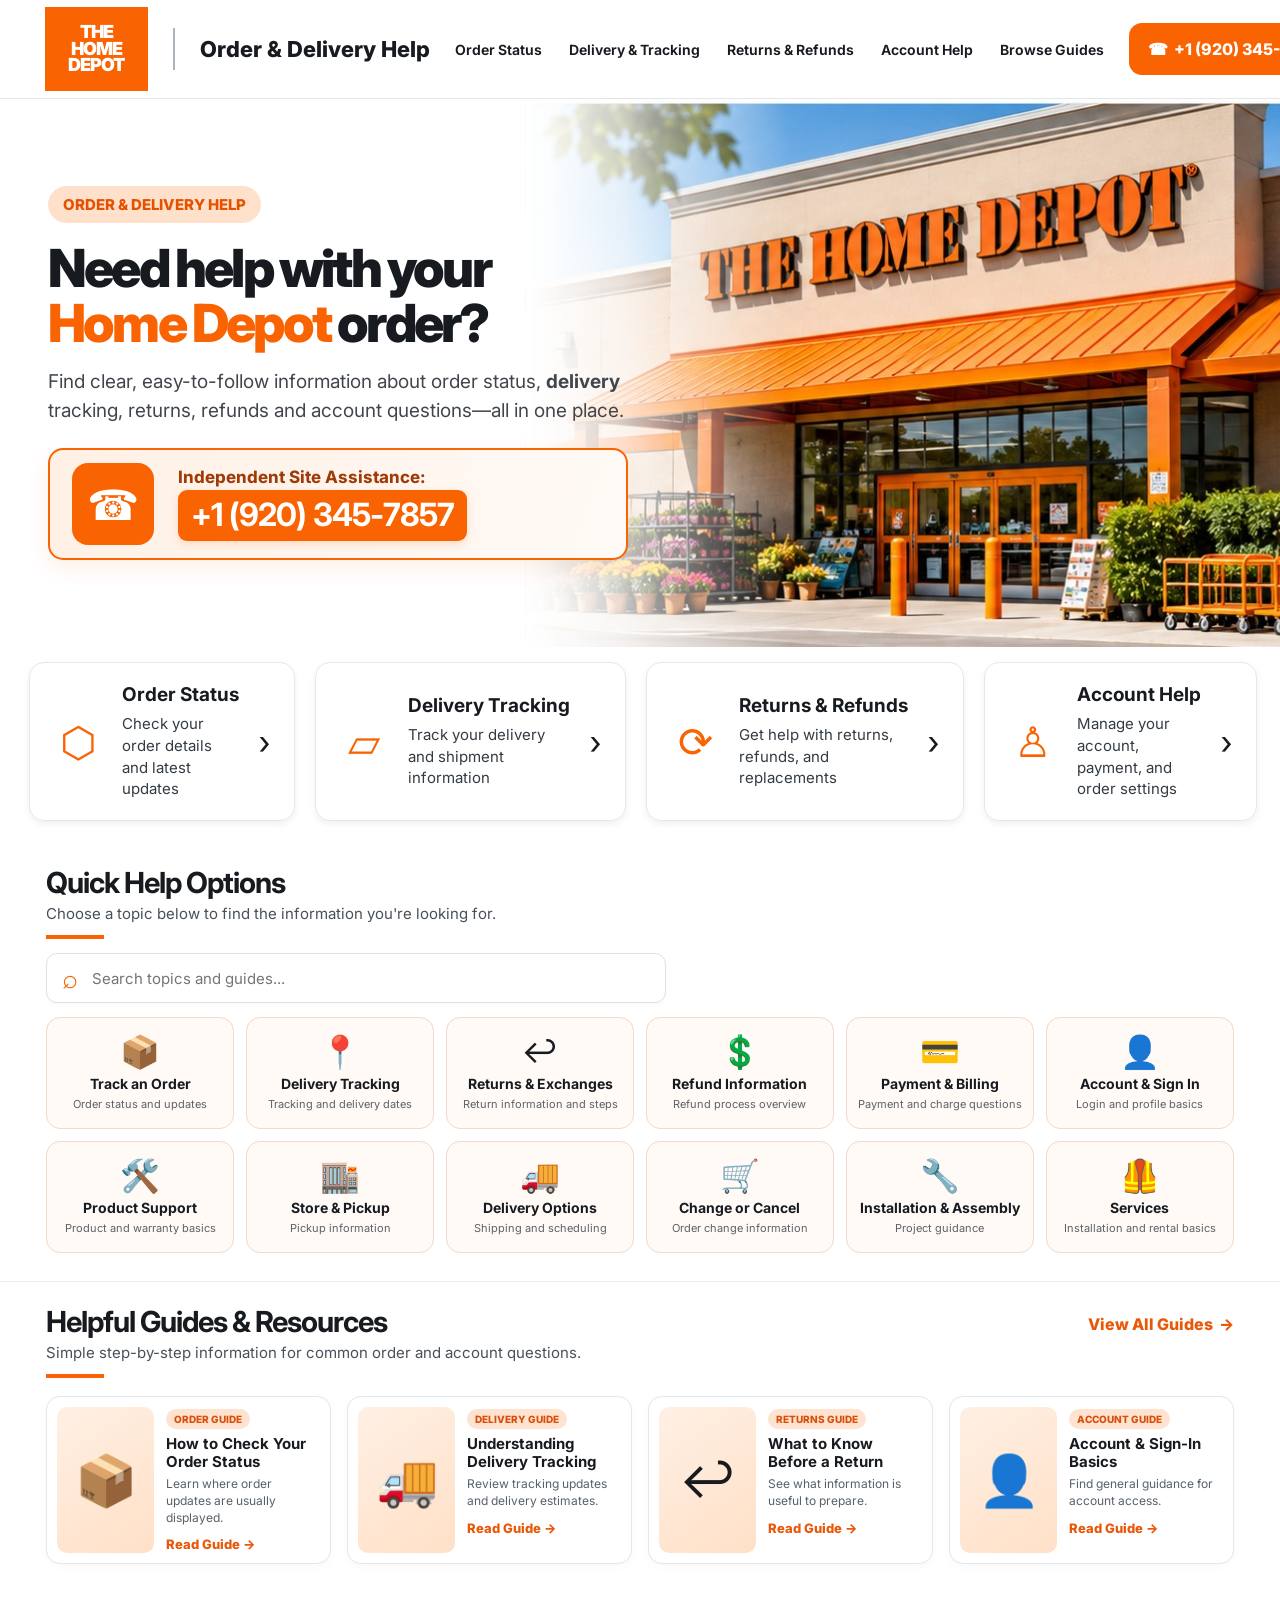
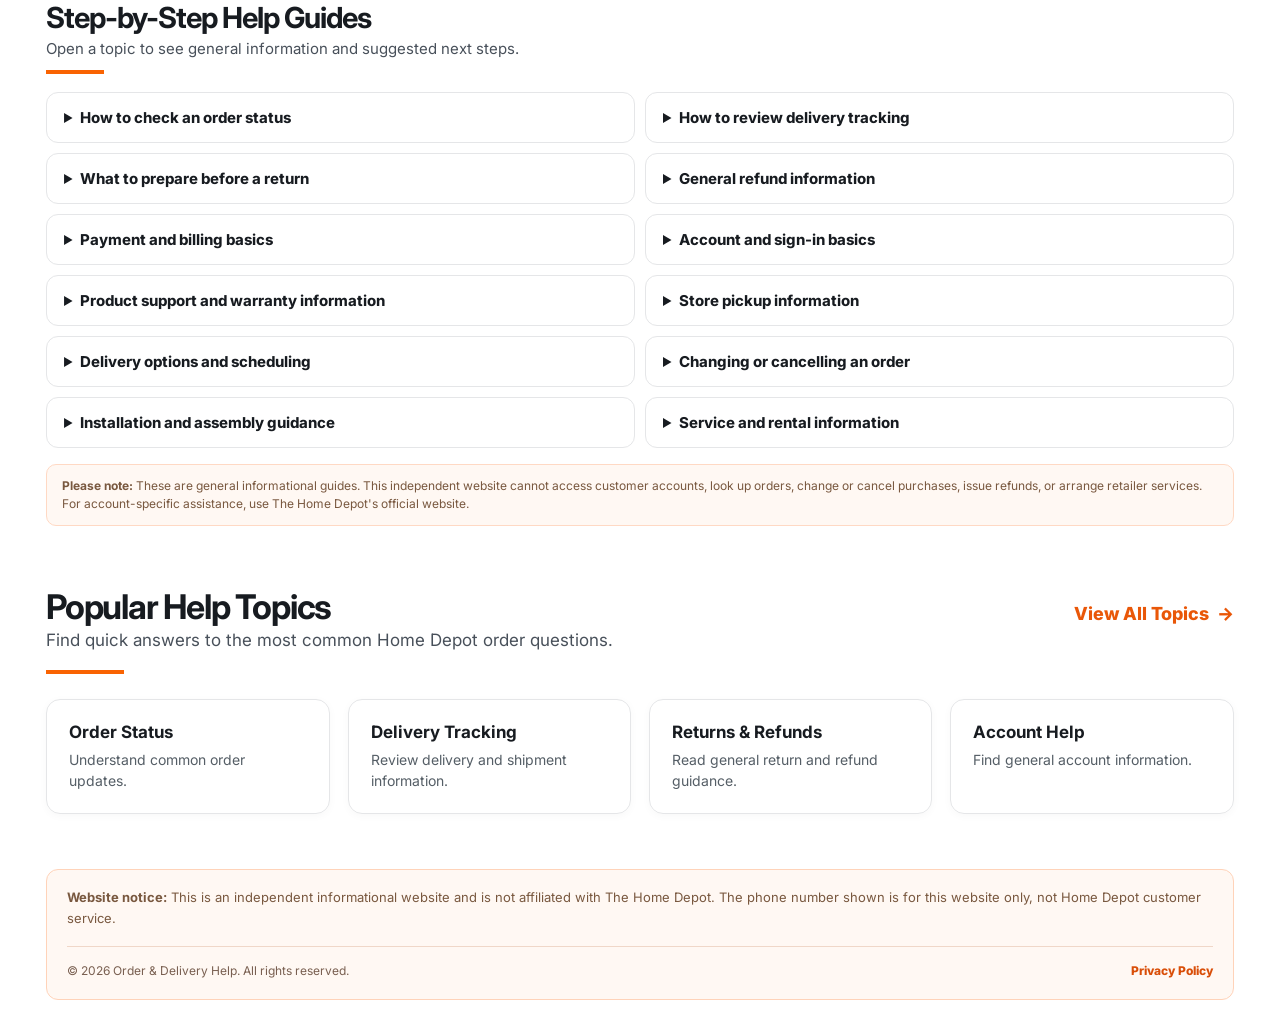
==== commit d1f172d6: "...,..,.,.,." ====
--- a/index.html
+++ b/index.html
@@ -1,7 +1,7 @@
 <!doctype html><html lang="en"><head><meta charset="utf-8"><meta name="viewport" content="width=device-width,initial-scale=1"><title>Order & Delivery Help | Independent Assistance</title><link rel="preconnect" href="https://fonts.googleapis.com"><link href="https://fonts.googleapis.com/css2?family=Inter:wght@400;500;600;700;800;900&display=swap" rel="stylesheet"><link rel="stylesheet" href="styles.css"></head><body>
 </div>
 <header class="main-nav"><a class="brand" href="#"><span class="brand-mark">THE<br>HOME<br>DEPOT</span><span class="brand-divider"></span><span class="brand-title">Order &amp; Delivery Help</span></a><button class="menu-toggle" aria-label="Toggle navigation" aria-expanded="false">☰</button><nav class="nav-links" id="nav-links"><a href="#order-status">Order Status</a><a href="#delivery">Delivery &amp; Tracking</a><a href="#returns">Returns &amp; Refunds</a><a href="#account">Account Help</a><a href="#guides">Browse Guides</a></nav><a class="nav-phone" href="tel:+19203457857">☎ &nbsp;+1 (920) 345-7857</a></header>
-<main><section class="hero"><div class="hero-copy"><div class="eyebrow">ORDER &amp; DELIVERY HELP</div><h1>Need help with your<br><span>Home Depot</span> order?</h1><p class="intro">Find clear, easy-to-follow information about order status, <strong>delivery</strong> tracking, returns, refunds and account questions—all in one place.</p><a class="phone-panel" href="tel:+19203457857"><span class="phone-icon">☎</span><span class="phone-text"><small>Independent Site Assistance:</small><strong class="phone-number-highlight">+1 (920) 345-7857</strong></span></a><div class="hero-actions"><a class="btn btn-orange" href="#guides">▣ &nbsp; Track Your Order</a><a class="btn btn-outline" href="#guides">Browse Help Topics</a></div></div><div class="hero-photo" role="img" aria-label="Home improvement store exterior"></div></section>
+<main><section class="hero"><div class="hero-copy"><div class="eyebrow">ORDER &amp; DELIVERY HELP</div><h1>Need help with your<br><span>Home Depot</span> order?</h1><p class="intro">Find clear, easy-to-follow information about order status, <strong>delivery</strong> tracking, returns, refunds and account questions—all in one place.</p><a class="phone-panel" href="tel:+19203457857"><span class="phone-icon">☎</span><span class="phone-text"><small>Independent Site Assistance:</small><strong class="phone-number-highlight">+1 (920) 345-7857</strong></span></a></div><div class="hero-photo" role="img" aria-label="Home improvement store exterior"></div></section>
 <section class="quick-links"><a class="quick-card" id="order-status" href="topic.html?category=order"><span class="quick-icon">⬡</span><span><b>Order Status</b><small>Check your order details<br>and latest updates</small></span><i>›</i></a><a class="quick-card" id="delivery" href="topic.html?category=delivery"><span class="quick-icon">▱</span><span><b>Delivery Tracking</b><small>Track your delivery<br>and shipment information</small></span><i>›</i></a><a class="quick-card" id="returns" href="topic.html?category=returns"><span class="quick-icon">⟳</span><span><b>Returns &amp; Refunds</b><small>Get help with returns,<br>refunds, and replacements</small></span><i>›</i></a><a class="quick-card" id="account" href="topic.html?category=account"><span class="quick-icon">♙</span><span><b>Account Help</b><small>Manage your account,<br>payment, and order settings</small></span><i>›</i></a></section>
 <section class="extra-help" id="more-help">
   <div class="extra-heading">
